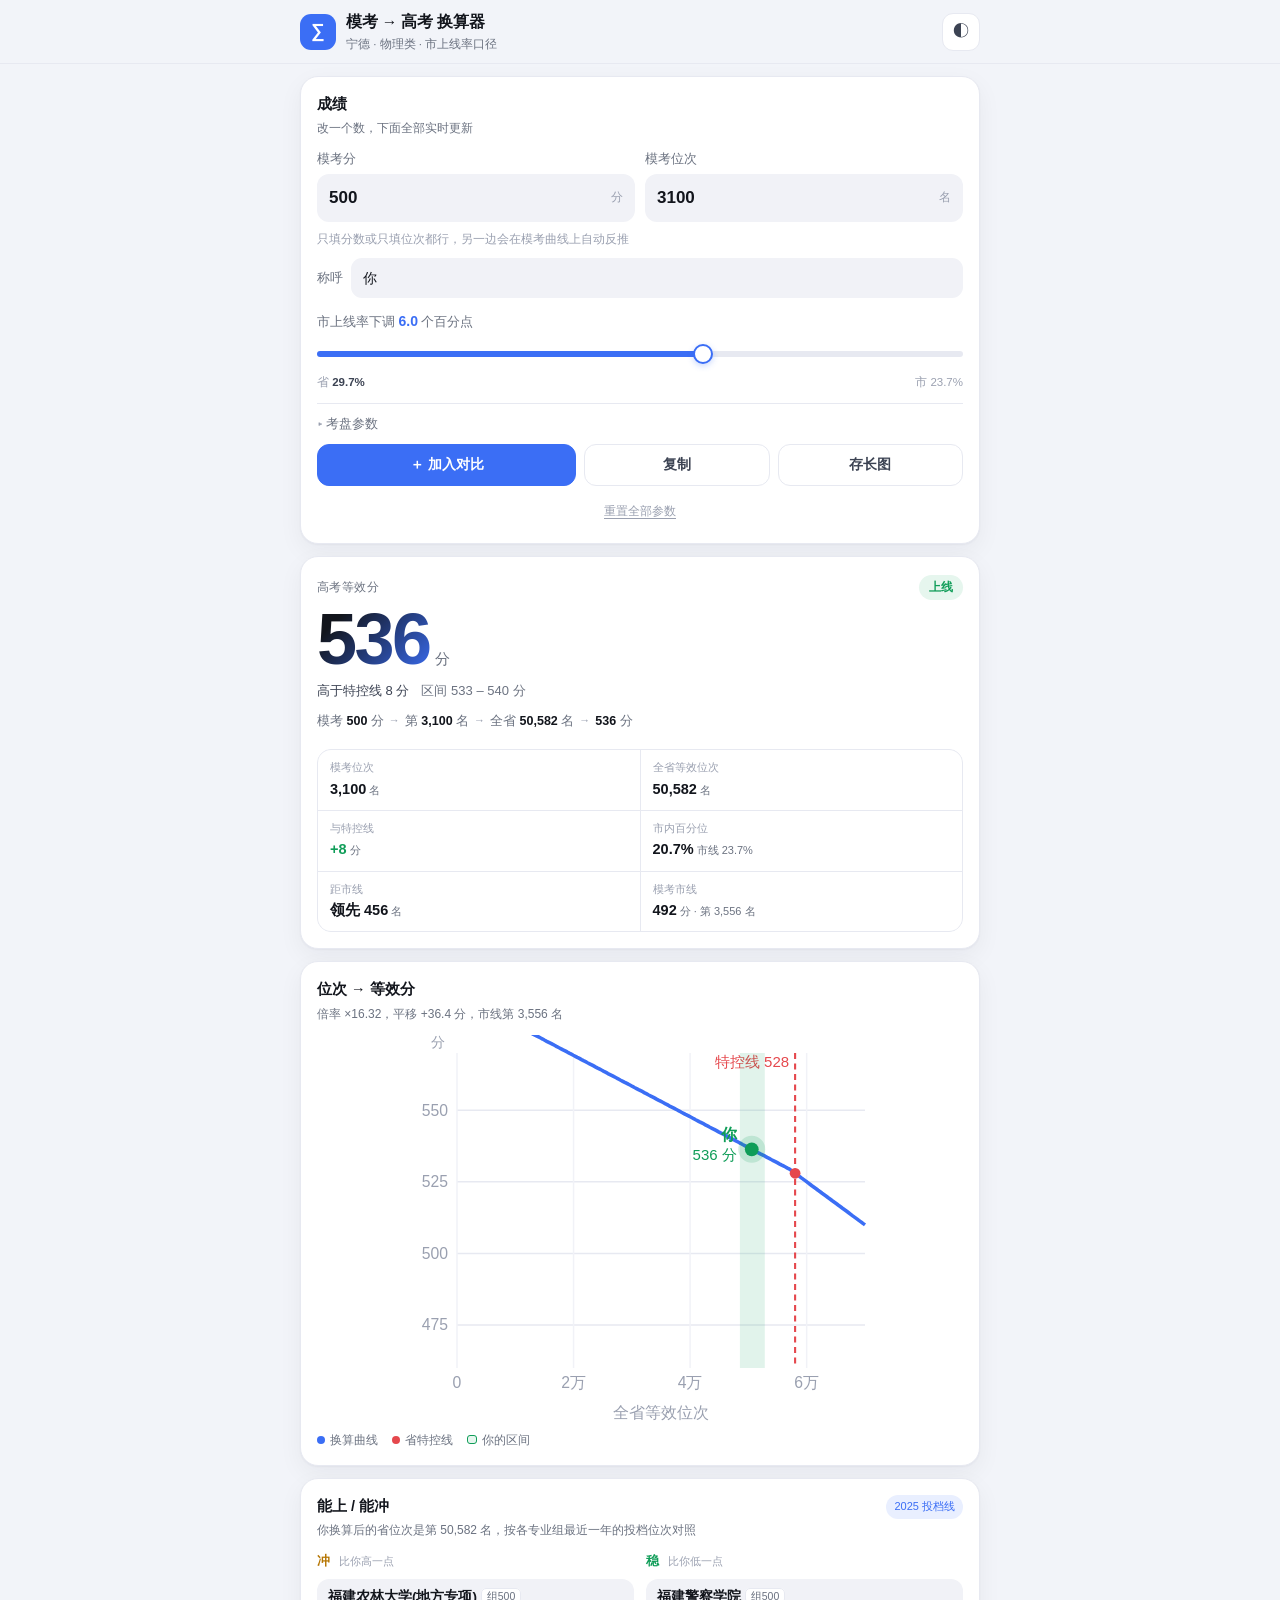
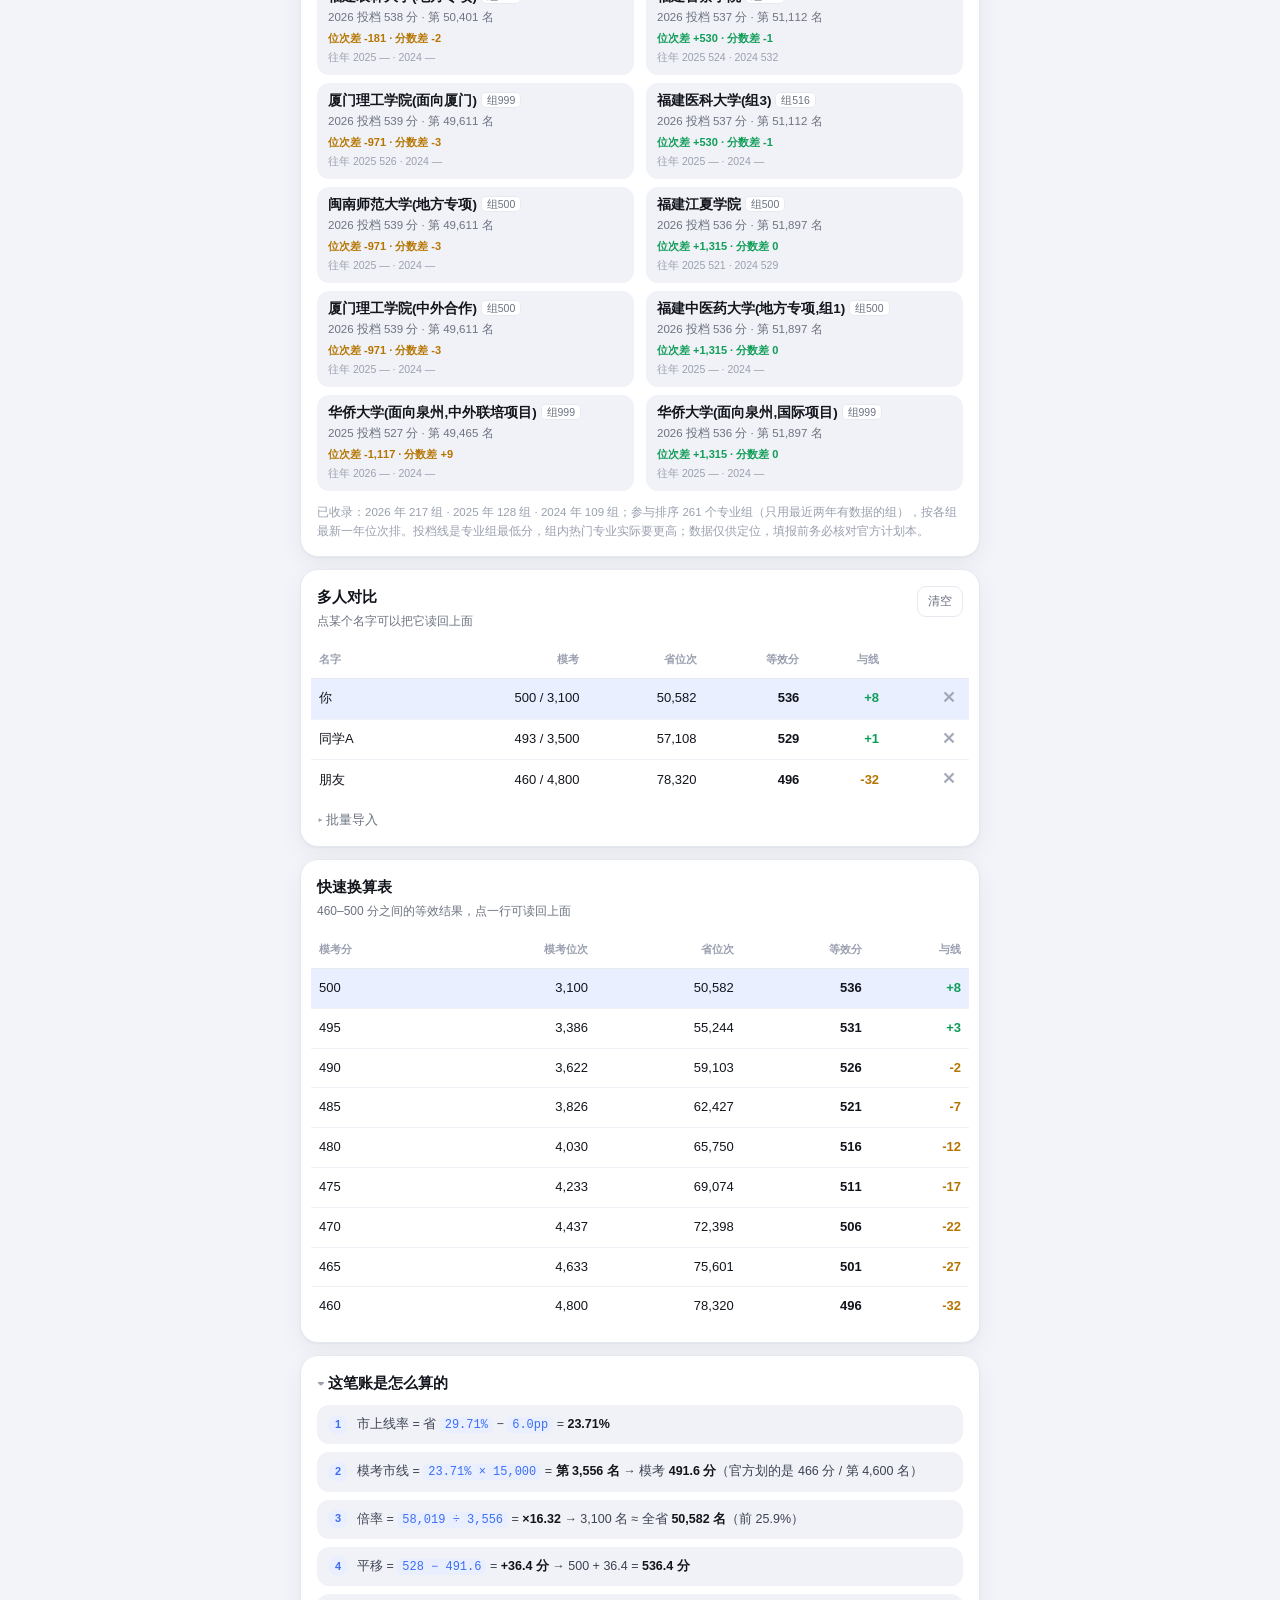
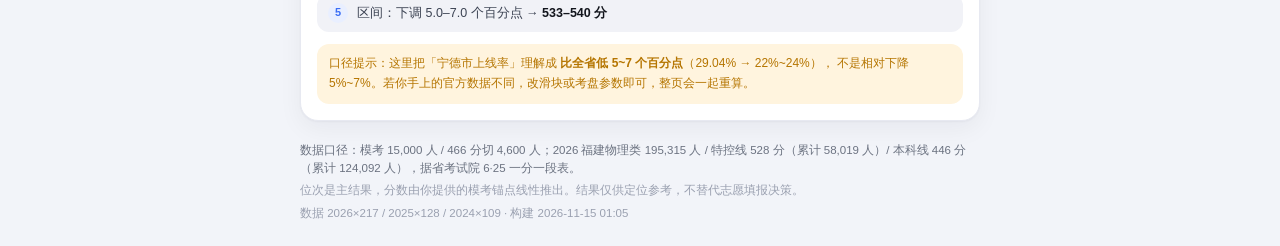
==== docs/standalone.html @ 1b0fc732 "feat: 福建物理类模考→高考换算器（网页版 + CLI + 三年专业组数据） - 换算：市上线率口径（省 29.71% − 5~7pp）+ 位次倍率 + 分数平移 - 网页：手机单列版式、深浅色、" ====
<!doctype html>
<html lang="zh-CN" data-theme="light">
<head>
<meta charset="utf-8" />
<meta name="viewport" content="width=device-width, initial-scale=1, viewport-fit=cover" />
<title>模考 → 高考 换算器 · 宁德物理类</title>
<meta name="description" content="按宁德市上线率（比全省低 5~7 个百分点）把模考成绩换算成全省等效位次和高考等效分。支持多人对比、快速换算表、一键存长图。" />
<meta name="theme-color" content="#f4f6fb" media="(prefers-color-scheme: light)" />
<meta name="theme-color" content="#0f1115" media="(prefers-color-scheme: dark)" />
<link rel="icon" href="data:image/svg+xml,%3Csvg xmlns='http://www.w3.org/2000/svg' viewBox='0 0 32 32'%3E%3Crect width='32' height='32' rx='8' fill='%233b6ef5'/%3E%3Ctext x='16' y='23' font-size='19' fill='white' text-anchor='middle' font-family='sans-serif'%3E∑%3C/text%3E%3C/svg%3E" />
<style>
:root {
  --bg: #f2f4f9;
  --card: #ffffff;
  --ink: #12151c;
  --ink-2: #3c4353;
  --muted: #6b7280;
  --dim: #9aa0b0;
  --line: #e7e9f1;
  --line-soft: #f1f2f7;
  --accent: #3b6ef5;
  --accent-soft: #e9efff;
  --green: #0f9d58;
  --green-soft: #e6f6ee;
  --red: #e5484d;
  --red-soft: #fdeceb;
  --amber: #b57500;
  --amber-soft: #fff4de;
  --shadow: 0 1px 2px rgba(18, 24, 40, 0.04), 0 8px 24px rgba(18, 24, 40, 0.05);
  --radius: 18px;
}

html[data-theme='dark'] {
  --bg: #0e1116;
  --card: #161a22;
  --ink: #e9ecf3;
  --ink-2: #c2c8d6;
  --muted: #939bad;
  --dim: #6f7789;
  --line: #242a36;
  --line-soft: #1c222c;
  --accent: #6b93ff;
  --accent-soft: #18233f;
  --green: #3ddc97;
  --green-soft: #12291f;
  --red: #ff6b6b;
  --red-soft: #2b1618;
  --amber: #f0b429;
  --amber-soft: #2a2113;
  --shadow: 0 1px 2px rgba(0, 0, 0, 0.4), 0 10px 28px rgba(0, 0, 0, 0.35);
  color-scheme: dark;
}

* { box-sizing: border-box; }

html, body { max-width: 100%; overflow-x: hidden; }

body {
  margin: 0;
  background: var(--bg);
  color: var(--ink);
  font: 15px/1.6 -apple-system, BlinkMacSystemFont, 'PingFang SC', 'Hiragino Sans GB',
        'Microsoft YaHei', 'Segoe UI', Roboto, sans-serif;
  -webkit-font-smoothing: antialiased;
  -webkit-tap-highlight-color: transparent;
  padding-bottom: env(safe-area-inset-bottom);
}

.wrap { width: min(680px, 100% - 24px); margin-inline: auto; }

/* ---------- 顶栏 ---------- */
.top {
  position: sticky; top: 0; z-index: 20;
  padding-top: env(safe-area-inset-top);
  background: var(--bg);
  border-bottom: 1px solid var(--line);
}
.top-inner {
  display: flex; align-items: center; justify-content: space-between; gap: 12px;
  padding: 10px 0;
}
.brand { display: flex; align-items: center; gap: 10px; min-width: 0; }
.logo {
  width: 36px; height: 36px; flex: none;
  display: grid; place-items: center;
  border-radius: 11px;
  background: var(--accent); color: #fff;
  font-size: 19px; font-weight: 600;
}
.brand-txt { min-width: 0; }
.top h1 {
  margin: 0; font-size: 15.5px; font-weight: 650; letter-spacing: -0.01em;
  white-space: nowrap; overflow: hidden; text-overflow: ellipsis;
}
.top p { margin: 0; font-size: 11.5px; color: var(--muted); white-space: nowrap; overflow: hidden; text-overflow: ellipsis; }
.icon-btn {
  flex: none;
  width: 38px; height: 38px;
  display: grid; place-items: center;
  border-radius: 11px; cursor: pointer;
  border: 1px solid var(--line);
  background: var(--card);
  color: var(--ink-2);
  font-size: 16px;
}
.icon-btn:active { transform: scale(0.96); }

/* ---------- 布局 ---------- */
main.wrap { display: grid; gap: 12px; padding: 12px 0 4px; }

.card {
  min-width: 0;
  background: var(--card);
  border: 1px solid var(--line);
  border-radius: var(--radius);
  box-shadow: var(--shadow);
  padding: 16px;
}

.card-head { margin-bottom: 12px; }
.card-head.row { display: flex; align-items: flex-start; justify-content: space-between; gap: 12px; }
.card h2 { margin: 0; font-size: 14.5px; font-weight: 650; }
.card-sub { margin: 3px 0 0; font-size: 12px; color: var(--muted); line-height: 1.5; }

.row2 { display: grid; grid-template-columns: 1fr 1fr; gap: 10px; }

/* ---------- 表单 ---------- */
.field { display: block; margin-bottom: 12px; min-width: 0; }
.field .label, .field-label {
  display: block; font-size: 12.5px; color: var(--muted); margin-bottom: 5px;
}
.field-label b { color: var(--accent); font-size: 14px; }

.control {
  display: flex; align-items: center; gap: 6px;
  background: var(--line-soft);
  border: 1px solid transparent;
  border-radius: 12px;
  padding: 0 11px;
  transition: border-color 0.15s, box-shadow 0.15s;
}
.control:focus-within { border-color: var(--accent); box-shadow: 0 0 0 3px var(--accent-soft); background: var(--card); }
.control input {
  flex: 1; min-width: 0; width: 100%;
  border: 0; background: transparent; outline: none;
  color: var(--ink);
  font: inherit; font-size: 17px; font-weight: 650;
  padding: 9px 0;
  font-variant-numeric: tabular-nums;
}
.control input::-webkit-outer-spin-button,
.control input::-webkit-inner-spin-button { -webkit-appearance: none; margin: 0; }
.control input[type='number'] { -moz-appearance: textfield; appearance: textfield; }
.control em { font-style: normal; font-size: 12px; color: var(--dim); }

input[type='range'] {
  width: 100%; margin: 4px 0 2px; height: 24px;
  -webkit-appearance: none; appearance: none; background: transparent; cursor: pointer;
}
input[type='range']::-webkit-slider-runnable-track {
  height: 6px; border-radius: 99px;
  background: linear-gradient(90deg, var(--accent) 0 var(--fill, 60%), var(--line) var(--fill, 60%) 100%);
}
input[type='range']::-moz-range-track { height: 6px; border-radius: 99px; background: var(--line); }
input[type='range']::-moz-range-progress { height: 6px; border-radius: 99px; background: var(--accent); }
input[type='range']::-webkit-slider-thumb {
  -webkit-appearance: none; appearance: none;
  width: 20px; height: 20px; margin-top: -7px;
  border-radius: 50%; background: #fff;
  border: 2px solid var(--accent);
  box-shadow: 0 2px 6px rgba(59, 110, 245, 0.28);
}
input[type='range']::-moz-range-thumb {
  width: 18px; height: 18px; border-radius: 50%;
  background: #fff; border: 2px solid var(--accent);
}
.scale { display: flex; justify-content: space-between; font-size: 11.5px; color: var(--dim); }
.scale b { color: var(--ink-2); }

.namerow { display: flex; align-items: center; gap: 8px; margin: 0 0 12px; }
.namerow span { font-size: 12.5px; color: var(--muted); flex: none; }
.namerow input {
  flex: 1; min-width: 0;
  font: inherit; font-size: 14px;
  padding: 8px 11px; border-radius: 11px;
  border: 1px solid transparent; background: var(--line-soft);
  color: var(--ink); outline: none;
}
.namerow input:focus { border-color: var(--accent); background: var(--card); }

.params { border-top: 1px solid var(--line); padding-top: 10px; margin-bottom: 10px; }
.params summary, .import summary, .method summary {
  cursor: pointer; list-style: none; user-select: none;
  font-size: 12.5px; color: var(--muted);
}
.params summary::-webkit-details-marker,
.import summary::-webkit-details-marker,
.method summary::-webkit-details-marker { display: none; }
.params summary::before, .import summary::before, .method summary::before {
  content: '▸ '; color: var(--dim);
}
details[open] > summary::before { content: '▾ '; }

.param-grid { display: grid; grid-template-columns: 1fr 1fr; gap: 8px; margin-top: 10px; }
.param-grid label { font-size: 11px; color: var(--muted); display: grid; gap: 4px; }
.param-grid input {
  width: 100%; min-width: 0;
  font: inherit; font-size: 13px;
  border: 1px solid var(--line); border-radius: 9px;
  padding: 7px 9px; background: var(--line-soft); color: var(--ink);
  outline: none; font-variant-numeric: tabular-nums;
}
.param-grid input:focus { border-color: var(--accent); }

.error {
  margin: 8px 0 0; padding: 9px 12px;
  background: var(--red-soft); color: var(--red);
  border-radius: 10px; font-size: 12.5px;
}

.actions { display: grid; grid-template-columns: 1.4fr 1fr 1fr; gap: 8px; margin-top: 4px; }
.btn {
  font: inherit; font-size: 13.5px; font-weight: 600;
  min-height: 42px; padding: 0 10px;
  border-radius: 12px; cursor: pointer;
  border: 1px solid var(--line); background: var(--card); color: var(--ink-2);
  transition: transform 0.08s, background 0.15s;
  white-space: nowrap;
}
.btn:active { transform: translateY(1px); }
.btn.ghost:hover { background: var(--line-soft); }
.btn.primary { background: var(--accent); border-color: var(--accent); color: #fff; }
.btn.primary.done { background: var(--green); border-color: var(--green); }
.linkbtn {
  display: block; margin: 10px auto 0;
  background: none; border: 0; padding: 6px 8px;
  color: var(--dim); font: inherit; font-size: 12px; cursor: pointer;
  text-decoration: underline; text-underline-offset: 3px;
}
.mini {
  flex: none; font: inherit; font-size: 12px;
  padding: 5px 10px; border-radius: 9px; cursor: pointer;
  border: 1px solid var(--line); background: var(--card); color: var(--muted);
}

/* ---------- 结果 ---------- */
.result .hero { padding: 2px 0 4px; }
.hero-top { display: flex; align-items: center; justify-content: space-between; gap: 10px; }
.eyebrow { font-size: 12px; color: var(--muted); letter-spacing: 0.04em; }
.badge { font-size: 11.5px; font-weight: 650; padding: 3px 10px; border-radius: 99px; background: var(--green-soft); color: var(--green); }
.badge.off { background: var(--amber-soft); color: var(--amber); }

.hero-num { display: flex; align-items: baseline; gap: 5px; margin: 2px 0; line-height: 1.05; }
.hero-num span {
  font-size: clamp(52px, 16vw, 72px); font-weight: 750; letter-spacing: -0.035em;
  font-variant-numeric: tabular-nums;
  background: linear-gradient(135deg, var(--ink) 20%, var(--accent));
  -webkit-background-clip: text; background-clip: text; color: transparent;
}
.hero-num small { font-size: 15px; color: var(--muted); font-weight: 500; }
.hero-sub { display: flex; flex-wrap: wrap; gap: 4px 12px; margin: 4px 0 0; font-size: 13px; color: var(--ink-2); }
.hero-sub span:last-child { color: var(--muted); }

.chain { display: flex; flex-wrap: wrap; align-items: center; gap: 5px; margin: 9px 0 0; font-size: 12.5px; color: var(--muted); }
.chain b { color: var(--ink); font-weight: 650; }
.chain i { font-style: normal; color: var(--dim); font-size: 11px; }
.inferred { font-size: 10.5px; color: var(--accent); background: var(--accent-soft); padding: 1px 5px; border-radius: 5px; }
.chain-note { margin: 6px 0 0; font-size: 11.5px; color: var(--amber); }

.hint { margin: -4px 0 10px; font-size: 11.5px; color: var(--dim); }

.stats {
  display: grid; grid-template-columns: 1fr 1fr; gap: 1px;
  margin: 14px 0 0; background: var(--line);
  border: 1px solid var(--line); border-radius: 14px; overflow: hidden;
}
.stats > div { background: var(--card); padding: 9px 12px; min-width: 0; }
.stats dt { font-size: 11px; color: var(--dim); margin-bottom: 1px; }
.stats dd { margin: 0; font-size: 14.5px; font-weight: 650; color: var(--ink); font-variant-numeric: tabular-nums; }
.stats dd small { font-size: 11px; font-weight: 500; color: var(--muted); margin-left: 3px; }

/* ---------- 图 ---------- */
.chart { margin: 0 auto; max-width: 480px; }
.chart svg { width: 100%; height: auto; display: block; }
.legend { display: flex; gap: 14px; flex-wrap: wrap; margin-top: 6px; font-size: 11.5px; color: var(--muted); }
.legend span { display: inline-flex; align-items: center; gap: 5px; }
.dot { width: 8px; height: 8px; border-radius: 50%; }
.legend .dot.curve { background: var(--accent); }
.legend .dot.line { background: var(--red); }
.bar { width: 10px; height: 9px; border-radius: 3px; background: var(--green-soft); border: 1px solid var(--green); }

.pill {
  flex: none; font-size: 11px; color: var(--accent);
  background: var(--accent-soft); padding: 3px 8px; border-radius: 99px;
}

/* ---------- 推荐 ---------- */
.rec-grid { display: grid; gap: 12px; }
.rec-col h3 { margin: 0 0 8px; font-size: 12.5px; font-weight: 650; }
.rec-col.reach h3 { color: var(--amber); }
.rec-col.safe h3 { color: var(--green); }
.rec-col h3 small { font-weight: 400; font-size: 11px; color: var(--dim); margin-left: 6px; }
.rec-list { list-style: none; margin: 0; padding: 0; display: grid; gap: 8px; }
.rec-list li { background: var(--line-soft); border-radius: 12px; padding: 9px 11px; }
.rec-list .n { font-size: 13.5px; font-weight: 650; line-height: 1.35; }
.rec-list .grp {
  font-size: 10.5px; font-weight: 500; color: var(--muted);
  background: var(--card); border: 1px solid var(--line);
  padding: 1px 5px; border-radius: 5px; vertical-align: 1px;
}
.rec-list .h { font-size: 10.5px; color: var(--dim); margin-top: 2px; font-variant-numeric: tabular-nums; }
.rec-list .m { font-size: 11.5px; color: var(--muted); margin-top: 2px; font-variant-numeric: tabular-nums; }
.rec-list .d { font-size: 11px; margin-top: 3px; }
.rec-empty { background: none !important; color: var(--dim); font-size: 12px; padding: 6px 2px; }
.rec-note { margin: 12px 0 0; font-size: 11.5px; color: var(--dim); line-height: 1.6; }

@media (min-width: 560px) { .rec-grid { grid-template-columns: 1fr 1fr; } }

/* ---------- 表 ---------- */
.table-wrap { overflow-x: auto; -webkit-overflow-scrolling: touch; margin: 0 -6px; }
table { width: 100%; border-collapse: collapse; font-size: 13px; }
th, td { padding: 9px 8px; text-align: right; white-space: nowrap; }
th:first-child, td:first-child { text-align: left; }
thead th { font-size: 11px; font-weight: 600; color: var(--dim); border-bottom: 1px solid var(--line); }
tbody tr + tr td { border-top: 1px solid var(--line-soft); }
tbody td { font-variant-numeric: tabular-nums; }
tbody tr.me { background: var(--accent-soft); }
tbody tr.tap { cursor: pointer; }
tbody tr.tap:active { background: var(--line-soft); }
.del {
  border: 0; background: none; cursor: pointer; color: var(--dim);
  font-size: 15px; line-height: 1; padding: 2px 4px; border-radius: 6px;
}
.del:hover { color: var(--red); }
.pos { color: var(--green); font-weight: 650; }
.neg { color: var(--amber); font-weight: 650; }
.empty { color: var(--dim); font-size: 12.5px; padding: 10px 4px; text-align: center; }

.import { margin-top: 10px; }
.import .hint { font-size: 11.5px; color: var(--dim); margin: 8px 0 6px; }
.import textarea {
  width: 100%; font: inherit; font-size: 13px;
  border: 1px solid var(--line); border-radius: 11px;
  background: var(--line-soft); color: var(--ink);
  padding: 9px 11px; resize: vertical; outline: none;
  line-height: 1.7;
}
.import textarea:focus { border-color: var(--accent); }
.import .btn { width: 100%; margin-top: 8px; }
code {
  font-family: ui-monospace, SFMono-Regular, Menlo, monospace;
  font-size: 12px;
}

/* ---------- 方法 ---------- */
.method summary { font-size: 14.5px; font-weight: 650; color: var(--ink); margin-bottom: 10px; }
.steps { margin: 0; padding: 0; list-style: none; counter-reset: step; display: grid; gap: 8px; }
.steps li {
  counter-increment: step; position: relative;
  padding: 9px 12px 9px 40px;
  background: var(--line-soft); border-radius: 12px;
  font-size: 12.5px; color: var(--ink-2); overflow-wrap: anywhere;
}
.steps li::before {
  content: counter(step);
  position: absolute; left: 11px; top: 50%; transform: translateY(-50%);
  width: 20px; height: 20px; border-radius: 50%;
  display: grid; place-items: center;
  background: var(--accent-soft); color: var(--accent);
  font-size: 11px; font-weight: 700;
}
.steps code { color: var(--accent); background: var(--accent-soft); padding: 1px 5px; border-radius: 5px; }
.steps b { color: var(--ink); }

.note {
  margin: 12px 0 0; padding: 10px 12px;
  background: var(--amber-soft); border-radius: 12px;
  font-size: 12px; color: var(--amber); line-height: 1.65;
}

/* ---------- 页脚 ---------- */
.foot { margin: 16px 0 28px; }
.foot p { margin: 0 0 4px; font-size: 11.5px; color: var(--muted); line-height: 1.6; }
.foot .dim { color: var(--dim); }

.warn {
  margin-top: 10px; padding: 10px 13px;
  background: var(--amber-soft); color: var(--amber);
  border-radius: 12px; font-size: 12.5px; line-height: 1.7;
}
.warn code { background: rgba(0, 0, 0, 0.08); padding: 1px 5px; border-radius: 4px; }

@media (max-width: 380px) {
  .row2 { grid-template-columns: 1fr; gap: 0; }
  .actions { grid-template-columns: 1fr 1fr; }
  .actions .primary { grid-column: 1 / -1; }
}

@media (prefers-reduced-motion: reduce) {
  * { transition: none !important; }
}

</style>
<script>
  // 首帧就定好主题，避免浅色闪一下
  try {
    var saved = localStorage.getItem('sc.theme.v1');
    document.documentElement.dataset.theme =
      saved || (window.matchMedia('(prefers-color-scheme: dark)').matches ? 'dark' : 'light');
  } catch (e) {}
</script>
</head>
<body>

<noscript>
  <div class="warn wrap" style="margin-top:10px">
    这个页面需要 JavaScript。当前环境把它关掉了（比如被 <code>sandbox</code> 限制的预览窗口），
    请用浏览器打开，或部署到 GitHub Pages 再看。
  </div>
</noscript>

<div id="boot-error" class="warn wrap" hidden>
  <b>脚本没跑起来</b>：页面停在默认数字，按钮不会响应。
  常见原因是文件被放在不允许执行脚本的环境里（比如某些预览器、或被拦截的 iframe）。
  用浏览器打开 <code>http://localhost:8000</code>（在 docs 目录执行
  <code>python3 -m http.server 8000</code>），或部署到 GitHub Pages 再看。
  <span id="boot-detail" class="dim"></span>
</div>

<header class="top">
  <div class="wrap top-inner">
    <div class="brand">
      <div class="logo">∑</div>
      <div class="brand-txt">
        <h1>模考 → 高考 换算器</h1>
        <p>宁德 · 物理类 · 市上线率口径</p>
      </div>
    </div>
    <button id="btn-theme" class="icon-btn" type="button" aria-label="切换深浅色">◐</button>
  </div>
</header>

<main class="wrap">

  <!-- ① 输入 -->
  <section class="card" id="card-input">
    <div class="card-head">
      <h2>成绩</h2>
      <p class="card-sub">改一个数，下面全部实时更新</p>
    </div>

    <div class="row2">
      <label class="field" for="in-score">
        <span class="label">模考分</span>
        <span class="control">
          <input id="in-score" type="number" inputmode="decimal" step="1" value="500" />
          <em>分</em>
        </span>
      </label>
      <label class="field" for="in-rank">
        <span class="label">模考位次</span>
        <span class="control">
          <input id="in-rank" type="number" inputmode="numeric" step="1" value="3100" />
          <em>名</em>
        </span>
      </label>
    </div>

    <p class="hint">只填分数或只填位次都行，另一边会在模考曲线上自动反推</p>

    <div class="namerow">
      <span>称呼</span>
      <input id="in-name" type="text" value="你" maxlength="10" placeholder="你" autocomplete="off" />
    </div>

    <div class="field">
      <div class="field-label">市上线率下调 <b id="out-drop">6.0</b> 个百分点</div>
      <input id="in-drop" type="range" min="0" max="10" step="0.5" value="6" />
      <div class="scale"><span>省 <b id="out-prov">29.0%</b></span><span id="out-rate">市 23.0%</span></div>
    </div>

    <details class="params">
      <summary>考盘参数</summary>
      <div class="param-grid">
        <label>模考人数 <input id="p-mock-total" type="number" value="15000" /></label>
        <label>模考线分 <input id="p-mock-line-score" type="number" value="466" /></label>
        <label>模考线位次 <input id="p-mock-line-rank" type="number" value="4600" /></label>
        <label>高考人数 <input id="p-gk-total" type="number" value="195315" /></label>
        <label>高考线分 <input id="p-gk-line-score" type="number" value="528" /></label>
        <label>高考线位次 <input id="p-gk-line-rank" type="number" value="58019" /></label>
      </div>
    </details>

    <p id="error" class="error" hidden></p>

    <div class="actions">
      <button id="btn-add" class="btn primary" type="button">＋ 加入对比</button>
      <button id="btn-copy" class="btn ghost" type="button">复制</button>
      <button id="btn-export" class="btn ghost" type="button">存长图</button>
    </div>
    <button id="btn-reset" class="linkbtn" type="button">重置全部参数</button>
  </section>

  <!-- ② 结果 -->
  <section class="card result" id="card-result">
    <div class="hero">
      <div class="hero-top">
        <span class="eyebrow">高考等效分</span>
        <span id="badge" class="badge">上线</span>
      </div>
      <div class="hero-num"><span id="res-score">534</span><small>分</small></div>
      <p class="hero-sub"><span id="res-delta">高于特控线 6 分</span><span id="res-range">区间 532 – 538 分</span></p>
      <p class="chain" id="chain"></p>
      <p class="chain-note" id="chain-note" hidden></p>
    </div>
    <dl id="stats" class="stats"></dl>
  </section>

  <!-- ③ 曲线 -->
  <section class="card" id="card-chart">
    <div class="card-head">
      <h2>位次 → 等效分</h2>
      <p class="card-sub" id="chart-sub"></p>
    </div>
    <div id="chart" class="chart"></div>
    <div class="legend">
      <span><i class="dot curve"></i>换算曲线</span>
      <span><i class="dot line"></i>省特控线</span>
      <span><i class="bar"></i>你的区间</span>
    </div>
  </section>

  <!-- ④ 能上 / 能冲 -->
  <section class="card" id="card-rec">
    <div class="card-head row">
      <div>
        <h2>能上 / 能冲</h2>
        <p class="card-sub" id="rec-sub"></p>
      </div>
      <span class="pill">2025 投档线</span>
    </div>
    <div class="rec-grid">
      <div class="rec-col reach">
        <h3>冲 <small>比你高一点</small></h3>
        <ol id="rec-reach" class="rec-list"></ol>
      </div>
      <div class="rec-col safe">
        <h3>稳 <small>比你低一点</small></h3>
        <ol id="rec-safe" class="rec-list"></ol>
      </div>
    </div>
    <p class="rec-note" id="rec-note"></p>
  </section>

  <!-- ⑤ 多人对比 -->
  <section class="card" id="card-compare">
    <div class="card-head row">
      <div>
        <h2>多人对比</h2>
        <p class="card-sub">点某个名字可以把它读回上面</p>
      </div>
      <button id="btn-clear" class="mini" type="button">清空</button>
    </div>
    <div class="table-wrap">
      <table id="compare-table">
        <thead>
          <tr><th>名字</th><th>模考</th><th>省位次</th><th>等效分</th><th>与线</th><th></th></tr>
        </thead>
        <tbody></tbody>
      </table>
    </div>
    <details class="import">
      <summary>批量导入</summary>
      <p class="hint">每行一个人：<code>500 3100</code>、<code>小明 500 3100</code>，或只给分数 <code>小明 507</code></p>
      <textarea id="import-text" rows="4" spellcheck="false" placeholder="小明 500 3100&#10;小红 480 4200"></textarea>
      <button id="btn-import" class="btn ghost" type="button">导入</button>
    </details>
  </section>

  <!-- ⑤ 快速换算表 -->
  <section class="card" id="card-lookup">
    <div class="card-head">
      <h2>快速换算表</h2>
      <p class="card-sub">460–500 分之间的等效结果，点一行可读回上面</p>
    </div>
    <div class="table-wrap">
      <table id="lookup-table">
        <thead>
          <tr><th>模考分</th><th>模考位次</th><th>省位次</th><th>等效分</th><th>与线</th></tr>
        </thead>
        <tbody></tbody>
      </table>
    </div>
  </section>

  <!-- ⑥ 方法 -->
  <section class="card" id="card-method">
    <details class="method" open>
      <summary>这笔账是怎么算的</summary>
      <ol id="steps" class="steps"></ol>
    </details>
    <p class="note">
      口径提示：这里把「宁德市上线率」理解成 <b>比全省低 5~7 个百分点</b>（29.04% → 22%~24%），
      不是相对下降 5%~7%。若你手上的官方数据不同，改滑块或考盘参数即可，整页会一起重算。
    </p>
  </section>

</main>

<footer class="foot">
  <div class="wrap">
    <p>数据口径：模考 15,000 人 / 466 分切 4,600 人；2026 福建物理类 195,315 人 / 特控线 528 分（累计 58,019 人）/ 本科线 446 分（累计 124,092 人），据省考试院 6·25 一分一段表。</p>
    <p class="dim">位次是主结果，分数由你提供的模考锚点线性推出。结果仅供定位参考，不替代志愿填报决策。</p>
    <p class="dim" id="build-info"></p>
  </div>
</footer>
<script>
(function (root) {
  'use strict';

  const BUILD = '2026-11-15 01:05';

/* core.js — 纯算法层，不碰 DOM。
 *
 * 想把 demo 换成你自己的数据，只需要改 DEFAULT_PARAMS 和 SAMPLES 两处。
 * 算法与 score_converter.py 一致，数值由 tests/verify.mjs 对拍。
 */

const DEFAULT_PARAMS = {
  // 模考盘子
  mock: { total: 15000, lineScore: 466, lineRank: 4600 },
  // 高考盘子
  gk: { total: 195315, lineScore: 528, lineRank: 58019 },  // 2026 官方一分一段：528→58,019；≥215 分共 195,315 人
  // 已知模考锚点：[分数, 位次]，用来构造本地的“分数—位次”曲线
  anchors: [
    [500, 3100],
    [493, 3500],
    [466, 4600],
    [460, 4800],
  ],
  // 市上线率比全省低多少（百分点的小数：0.06 = 6 个百分点）
  dropPp: 0.06,
  // 结果区间的半宽（±1 个百分点）
  bandPp: 0.01,
};

const SAMPLES = [
  { name: '你', score: 500, rank: 3100 },
  { name: '同学A', score: 493, rank: 3500 },
  { name: '朋友', score: 460, rank: 4800 },
];

const clamp = (v, lo, hi) => Math.min(Math.max(v, lo), hi);

/** 浅合并参数（mock / gk 两层） */
function mergeParams(base, over = {}) {
  return {
    ...base,
    ...over,
    mock: { ...base.mock, ...(over.mock || {}) },
    gk: { ...base.gk, ...(over.gk || {}) },
  };
}

/* ---------- 1. 市上线率 ---------- */

function cityRate(gk, dropPp) {
  const r = gk.lineRank / gk.total - dropPp;
  if (!(r > 0)) throw new Error('下调后市上线率必须为正');
  return r;
}

function cityLineRank(mock, gk, dropPp) {
  return cityRate(gk, dropPp) * mock.total;
}

function multiplier(mock, gk, dropPp) {
  return gk.lineRank / cityLineRank(mock, gk, dropPp);
}

function provincialRank(rank, mock, gk, dropPp) {
  return clamp(rank * multiplier(mock, gk, dropPp), 1, gk.total);
}

/* ---------- 2. 模考曲线（分段线性） ---------- */

function buildCurve(anchors) {
  const pts = anchors
    .map(([score, rank]) => ({ score: Number(score), rank: Number(rank) }))
    .sort((a, b) => a.rank - b.rank);

  if (pts.length < 2) throw new Error('至少需要 2 个模考锚点');
  for (let i = 1; i < pts.length; i++) {
    if (!(pts[i - 1].score > pts[i].score)) {
      throw new Error(
        `锚点分数必须随位次递减：第 ${pts[i - 1].rank} 名 ${pts[i - 1].score} 分 → 第 ${pts[i].rank} 名 ${pts[i].score} 分`
      );
    }
  }

  function scoreAt(rank, extrapolate = false) {
    const first = pts[0];
    const last = pts[pts.length - 1];

    if (rank <= first.rank) {
      if (!extrapolate) return first.score;
      const a = pts[0];
      const b = pts[1];
      return a.score + ((rank - a.rank) * (b.score - a.score)) / (b.rank - a.rank);
    }
    if (rank >= last.rank) {
      if (!extrapolate) return last.score;
      const a = pts[pts.length - 2];
      const b = last;
      return b.score + ((rank - b.rank) * (b.score - a.score)) / (b.rank - a.rank);
    }
    for (let i = 1; i < pts.length; i++) {
      const a = pts[i - 1];
      const b = pts[i];
      if (rank <= b.rank) {
        const t = (rank - a.rank) / (b.rank - a.rank);
        return a.score + t * (b.score - a.score);
      }
    }
    return last.score;
  }

  /** 分数 → 模考位次（分段线性反解） */
  /** 分数 → 模考位次。extrapolate=true 时按端点斜率线性外推 */
  function rankAt(score, extrapolate = false) {
    const first = pts[0];
    const last = pts[pts.length - 1];

    if (score >= first.score) {
      if (!extrapolate) return first.rank;
      const a = pts[0];
      const b = pts[1];
      return a.rank + ((score - a.score) * (b.rank - a.rank)) / (b.score - a.score);
    }
    if (score <= last.score) {
      if (!extrapolate) return last.rank;
      const a = pts[pts.length - 2];
      const b = last;
      return b.rank + ((score - b.score) * (b.rank - a.rank)) / (b.score - a.score);
    }
    for (let i = 1; i < pts.length; i++) {
      const a = pts[i - 1];
      const b = pts[i]; // a.rank < b.rank, a.score > b.score
      if (score <= a.score && score >= b.score) {
        const t = (score - a.score) / (b.score - a.score);
        return a.rank + t * (b.rank - a.rank);
      }
    }
    return last.rank;
  }

  /** 锚点覆盖的分数区间，用来判断是否外推 */
  const scoreRange = { low: pts[pts.length - 1].score, high: pts[0].score };

  return { pts, scoreAt, rankAt, scoreRange };
}

/* ---------- 3. 模型：公共量一次算好 ---------- */

function makeModel(params = DEFAULT_PARAMS) {
  const p = mergeParams(DEFAULT_PARAMS, params);
  const { mock, gk, dropPp } = p;

  if (!(mock.total > 0) || !(gk.total > 0)) throw new Error('人数必须为正');
  if (!(mock.lineRank > 0 && mock.lineRank <= mock.total)) throw new Error('模考线位次超出人数范围');
  if (!(gk.lineRank > 0 && gk.lineRank <= gk.total)) throw new Error('高考线位次超出人数范围');
  if (!(dropPp >= 0 && dropPp < 0.2)) throw new Error('下调幅度需在 0 – 20 个百分点之间');

  const curve = buildCurve(p.anchors);
  const rate = cityRate(gk, dropPp);
  const lineRankMock = cityLineRank(mock, gk, dropPp);
  const cityScore = curve.scoreAt(lineRankMock);
  const offset = gk.lineScore - cityScore;
  const k = multiplier(mock, gk, dropPp);

  return {
    params: p,
    curve,
    rate,
    lineRankMock,
    cityScore,
    offset,
    k,
    // 全省位次 → 等效分（画图用）
    scoreAtProvince: (rProv) => curve.scoreAt(rProv / k, true) + offset,
  };
}

/** 按模考分数区间生成一张换算表（分数 → 位次 → 省位次 → 等效分） */
function lookupTable(model, { from, to, step = 5 } = {}) {
  const { curve, params, offset } = model;
  // 只覆盖有锚点的区间，超出范围不外推，避免给出没依据的分数
  const lo = from ?? curve.pts[curve.pts.length - 1].score;
  const hi = to ?? curve.pts[0].score;
  const rows = [];
  for (let s = hi; s >= lo; s -= step) {
    const rank = curve.rankAt(s);
    if (!Number.isFinite(rank) || rank < 1 || rank > params.mock.total) continue;
    rows.push({
      score: s,
      rank,
      rankProv: provincialRank(rank, params.mock, params.gk, params.dropPp),
      scoreProv: s + offset,
      delta: s + offset - params.gk.lineScore,
      online: rank / params.mock.total <= model.rate,
    });
  }
  return rows;
}

/* ---------- 4. 单人换算 ---------- */

function convert(input, params = DEFAULT_PARAMS, model = null) {
  const m = model || makeModel(params);
  const { mock, gk, dropPp, bandPp } = m.params;

  const rawScore = input.score;
  const rawRank = input.rank;
  const hasScore = rawScore !== '' && rawScore != null && rawScore !== undefined && Number.isFinite(Number(rawScore));
  const rankNum = Number(rawRank);
  const hasRank = rawRank !== '' && rawRank != null && rawRank !== undefined && Number.isFinite(rankNum) && rankNum > 0;

  if (!hasScore && !hasRank) throw new Error('分数和位次至少填一个');
  if (hasRank && rankNum > mock.total) {
    throw new Error(`模考位次需在 1 – ${mock.total.toLocaleString('zh-CN')} 之间`);
  }

  let score;
  let rank;
  let rankInferred = false;
  let scoreInferred = false;

  if (hasRank) {
    rank = rankNum;
    if (hasScore) {
      score = Number(rawScore);
    } else {
      score = m.curve.scoreAt(rank);
      scoreInferred = true;
    }
  } else {
    score = Number(rawScore);
    rank = clamp(m.curve.rankAt(score, true), 1, mock.total);
    rankInferred = true;
  }

  const range = m.curve.scoreRange;
  const extrapolated = score < range.low || score > range.high;

  const offsetAt = (d) => gk.lineScore - m.curve.scoreAt(cityLineRank(mock, gk, d));
  const lo = clamp(dropPp + bandPp, 0, 0.19); // 下调更多 → 位次更差、分数更低
  const hi = clamp(dropPp - bandPp, 0, 0.19);

  const rankProv = provincialRank(rank, mock, gk, dropPp);

  return {
    input: { score: hasScore ? score : null, rank: hasRank ? rank : null },
    scoreInferred,
    rankInferred,
    score,
    rank,
    extrapolated,
    range,
    dropPp,
    rate: m.rate,
    lineRankMock: m.lineRankMock,
    cityScore: m.cityScore,
    offset: m.offset,
    k: m.k,
    rankProv,
    rankBest: provincialRank(rank, mock, gk, hi),
    rankWorst: provincialRank(rank, mock, gk, lo),
    scoreProv: score + m.offset,
    scoreBest: score + offsetAt(hi),
    scoreWorst: score + offsetAt(lo),
    topPct: rank / mock.total,
    topPctProv: rankProv / gk.total,
    online: rank / mock.total <= m.rate,
    gapRank: m.lineRankMock - rank,
    delta: score + m.offset - gk.lineScore,
  };
}

/** 把多年的投档线表合并成记录：同一 学校+专业组 归到一条，年份挂在 years 下 */
function buildRecords(admissions) {
  const tables = (admissions && admissions.tables) || {};
  const map = new Map();
  const years = Object.keys(tables).map(Number).sort((a, b) => a - b);
  // 校名变更：2024 年还叫「闽江学院」
  const ALIAS = { 闽江学院: '闽江大学' };
  for (const y of years) {
    for (const r of tables[y].rows) {
      const key = (ALIAS[r[0]] || r[0]) + '|' + r[1];
      let rec = map.get(key);
      if (!rec) {
        rec = { school: r[0], group: r[1], nature: r[4] || '', years: {} };
        map.set(key, rec);
      }
      if (r[4] && !rec.nature) rec.nature = r[4];
      rec.school = r[0]; // 年份升序遍历，最后写入的即最新校名
      rec.years[y] = { score: r[2], rank: r[3] };
    }
  }
  const out = [];
  for (const rec of map.values()) {
    const ys = Object.keys(rec.years).map(Number).sort((a, b) => b - a);
    rec.latestYear = ys[0];
    rec.score = rec.years[ys[0]].score;
    rec.rank = rec.years[ys[0]].rank;
    rec.yearList = ys;
    out.push(rec);
  }
  return out;
}

/** 按省位次给出「冲 / 稳」各 n 个专业组（用每个专业组最近一年的位次排序）
 *  冲：最近一年投档位次比你更靠前（更难），取最接近的
 *  稳：位次比你靠后（更松），取最接近的
 */
function recommendGroups(rankProv, admissions, n = 5) {
  const all = buildRecords(admissions);
  if (!all.length || !Number.isFinite(rankProv)) {
    return { reach: [], safe: [], total: 0, newestYear: null };
  }
  const newestYear = Math.max(...Object.keys(admissions.tables).map(Number));
  // 只用「最近两年」有数据的组：两年前的分数线不足以参考
  const records = all.filter((r) => r.latestYear >= newestYear - 1);
  const reach = records.filter((g) => g.rank < rankProv).sort((a, b) => b.rank - a.rank).slice(0, n);
  const safe = records.filter((g) => g.rank >= rankProv).sort((a, b) => a.rank - b.rank).slice(0, n);
  return { reach, safe, total: records.length, skipped: all.length - records.length, newestYear };
}

  root.SC = Object.assign(root.SC || {}, {
    DEFAULT_PARAMS,
    BUILD,
    SAMPLES,
    mergeParams,
    cityRate,
    cityLineRank,
    multiplier,
    provincialRank,
    buildCurve,
    makeModel,
    lookupTable,
    convert,
    recommendGroups,
    buildRecords,
  });
})(typeof globalThis !== 'undefined' ? globalThis : window);

</script>
<script>
/* admissions.js — 福建省普通类本科批「院校专业组」投档最低分（物理科目组）
 *
 * 2026：省考试院 2026-07-25 公告 PDF（扫描件）第 1–10 页，即院校代码 1001–1194，
 *       逐行录入 217 个专业组；位次由 2026 一分一段表（442–564 分）按分数精确换算。
 * 2025：省考试院 2025-07-26 公布，128 个专业组（482–574 分，位次取自原表）。
 * 2024：省考试院 2024 公布，109 个专业组；位次由 2024 一分一段表换算。
 *
 * 字段：[学校（含办学备注）, 专业组代码, 最低分, 最低位次, 办学性质]
 */
(function (root) {
  'use strict';

  root.SC = Object.assign(root.SC || {}, {
    ADMISSIONS: {
      subject: '物理',
      batch: '本科批',
      tables: {
        2026: {
          source: '福建省教育考试院 2026-07-25 院校专业组投档最低分（第 1–10 页）',
          coverage: '217 个专业组（院校代码 1001–1194）',
          rows: [
        ["福建医科大学(组1)", "516", 563, 32930, ""],
        ["集美大学(01)", "999", 563, 32930, ""],
        ["华侨大学(临床医学)", "500", 562, 33581, ""],
        ["福建师范大学", "999", 561, 34198, ""],
        ["厦门医学院", "500", 561, 34198, ""],
        ["福建师范大学(中日合作)", "500", 560, 34853, ""],
        ["福建师范大学(中英合作)", "500", 559, 35474, ""],
        ["集美大学(面向厦门)", "900", 558, 36136, ""],
        ["集美大学(面向厦门,02)", "500", 558, 36136, ""],
        ["福建医科大学(组4)", "516", 557, 36838, ""],
        ["集美大学", "900", 557, 36838, ""],
        ["厦门理工学院", "500", 557, 36838, ""],
        ["福建农林大学", "500", 556, 37529, ""],
        ["福建农林大学", "600", 556, 37529, ""],
        ["集美大学", "516", 556, 37529, ""],
        ["福建理工大学", "500", 554, 38919, ""],
        ["集美大学", "500", 554, 38919, ""],
        ["集美大学(面向厦门)", "516", 554, 38919, ""],
        ["集美大学(面向厦门,01)", "999", 554, 38919, ""],
        ["福建农林大学(闽台合作)", "999", 552, 40333, ""],
        ["华侨大学", "999", 552, 40333, ""],
        ["集美大学", "999", 552, 40333, ""],
        ["厦门理工学院(地方专项)", "500", 552, 40333, ""],
        ["福建农林大学", "999", 551, 41021, ""],
        ["福建中医药大学(地方专项)", "500", 549, 42405, ""],
        ["闽江大学", "500", 549, 42405, ""],
        ["闽江大学(面向福州)", "500", 549, 42405, ""],
        ["厦门理工学院(国际课程项目)", "500", 548, 43130, ""],
        ["华侨大学(国际项目)", "999", 547, 43819, ""],
        ["福建理工大学(地方专项)", "500", 546, 44530, ""],
        ["福建中医药大学", "500", 546, 44530, ""],
        ["华侨大学(面向泉州)", "999", 546, 44530, ""],
        ["厦门理工学院(面向厦门)", "500", 546, 44530, ""],
        ["华侨大学(面向厦门)", "999", 545, 45182, ""],
        ["华侨大学(面向厦门,国际项目)", "999", 545, 45182, ""],
        ["福建理工大学", "999", 544, 45913, ""],
        ["福建中医药大学(组1)", "500", 544, 45913, ""],
        ["闽江大学(新华都商学院)", "999", 544, 45913, ""],
        ["闽南师范大学", "500", 544, 45913, ""],
        ["集美大学(地方专项)", "999", 543, 46614, ""],
        ["集美大学(地方专项,01)", "500", 543, 46614, ""],
        ["闽江大学(地方专项)", "500", 543, 46614, ""],
        ["厦门理工学院", "999", 543, 46614, ""],
        ["闽江大学", "900", 541, 48062, ""],
        ["福建理工大学(闽台合作)", "500", 540, 48825, ""],
        ["闽江大学", "999", 540, 48825, ""],
        ["闽南师范大学(地方专项)", "500", 539, 49611, ""],
        ["厦门理工学院(面向厦门)", "999", 539, 49611, ""],
        ["厦门理工学院(中外合作)", "500", 539, 49611, ""],
        ["福建农林大学(地方专项)", "500", 538, 50401, ""],
        ["福建警察学院", "500", 537, 51112, ""],
        ["福建医科大学(组3)", "516", 537, 51112, ""],
        ["福建江夏学院", "500", 536, 51897, ""],
        ["福建中医药大学(地方专项,组1)", "500", 536, 51897, ""],
        ["华侨大学(面向泉州,国际项目)", "999", 536, 51897, ""],
        ["闽江大学(面向福州)", "900", 535, 52644, ""],
        ["厦门理工学院(闽台合作,面向厦门)", "999", 535, 52644, ""],
        ["闽江大学(面向福州)", "999", 534, 53446, ""],
        ["福建医科大学", "500", 533, 54222, ""],
        ["泉州师范学院(面向泉州)", "500", 533, 54222, ""],
        ["泉州师范学院(软件类)", "500", 533, 54222, ""],
        ["厦门理工学院(国际课程项目)", "999", 533, 54222, ""],
        ["福建医科大学", "999", 532, 54976, ""],
        ["泉州师范学院", "500", 532, 54976, ""],
        ["厦门理工学院(闽台合作)", "999", 532, 54976, ""],
        ["福建理工大学(中外合作)", "500", 531, 55717, ""],
        ["福建师范大学(闽台合作)", "999", 531, 55717, ""],
        ["莆田学院", "500", 531, 55717, ""],
        ["福建医科大学(地方专项,组3)", "516", 530, 56500, ""],
        ["福建中医药大学(组1)", "600", 530, 56500, ""],
        ["福建中医药大学(地方专项)", "600", 530, 56500, ""],
        ["厦门医学院(组1)", "500", 530, 56500, ""],
        ["福建江夏学院(闽台合作)", "500", 529, 57248, ""],
        ["福建理工大学(地方专项)", "999", 529, 57248, ""],
        ["福建中医药大学(地方专项,组2)", "500", 529, 57248, ""],
        ["闽江大学(地方专项)", "999", 529, 57248, ""],
        ["闽南师范大学", "999", 529, 57248, ""],
        ["福建农林大学(闽台合作)", "500", 528, 58019, ""],
        ["闽南师范大学(组1)", "999", 528, 58019, ""],
        ["福建江夏学院", "999", 526, 59616, ""],
        ["福建理工大学(闽台合作)", "999", 526, 59616, ""],
        ["福建中医药大学(组2)", "500", 526, 59616, ""],
        ["福建中医药大学(组3)", "500", 526, 59616, ""],
        ["厦门医学院", "999", 526, 59616, ""],
        ["闽南师范大学(地方专项)", "900", 525, 60374, ""],
        ["莆田学院(组1)", "500", 525, 60374, ""],
        ["福建警察学院", "999", 524, 61141, ""],
        ["福建医科大学(地方专项,组2)", "516", 524, 61141, ""],
        ["福建医科大学(地方专项)", "999", 523, 61908, ""],
        ["福建中医药大学(闽台合作,组1)", "500", 523, 61908, ""],
        ["莆田学院(面向莆田,组1)", "500", 523, 61908, ""],
        ["福建中医药大学", "999", 522, 62710, ""],
        ["福建中医药大学(闽台合作)", "500", 522, 62710, ""],
        ["泉州师范学院", "900", 522, 62710, ""],
        ["福建医科大学(组2)", "516", 521, 63493, ""],
        ["闽江大学(闽台合作)", "999", 521, 63493, ""],
        ["宁德师范学院", "500", 521, 63493, ""],
        ["泉州师范学院(地方专项)", "500", 521, 63493, ""],
        ["福建医科大学(地方专项)", "500", 519, 65118, ""],
        ["莆田学院(面向莆田)", "500", 519, 65118, ""],
        ["福建技术师范学院", "500", 518, 65881, ""],
        ["闽江大学(中外合作)", "500", 517, 66621, ""],
        ["莆田学院", "999", 517, 66621, ""],
        ["泉州师范学院", "999", 517, 66621, ""],
        ["泉州师范学院(地方专项)", "516", 517, 66621, ""],
        ["泉州师范学院(面向泉州)", "900", 517, 66621, ""],
        ["泉州师范学院(面向泉州)", "999", 517, 66621, ""],
        ["厦门医学院(组2)", "500", 517, 66621, ""],
        ["龙岩学院", "500", 516, 67428, ""],
        ["闽南师范大学", "600", 516, 67428, ""],
        ["闽南师范大学(地方专项)", "999", 516, 67428, ""],
        ["福建中医药大学(组2)", "600", 515, 68204, ""],
        ["福建中医药大学(闽台合作)", "999", 515, 68204, ""],
        ["厦门医学院(组3)", "500", 515, 68204, ""],
        ["三明学院", "500", 514, 69027, ""],
        ["福建农林大学(中外合作)", "500", 513, 69823, ""],
        ["闽江大学(国际课程项目)", "999", 512, 70621, ""],
        ["福建江夏学院(闽台合作)", "999", 511, 71411, ""],
        ["宁德师范学院", "999", 511, 71411, ""],
        ["福建商学院", "500", 510, 72215, ""],
        ["宁德师范学院(面向宁德)", "500", 510, 72215, ""],
        ["福建技术师范学院", "999", 509, 73037, ""],
        ["闽南师范大学(闽台合作)", "999", 509, 73037, ""],
        ["武夷学院", "500", 509, 73037, ""],
        ["福建商学院", "999", 508, 73831, ""],
        ["福州职业技术大学", "999", 508, 73831, ""],
        ["龙岩学院", "999", 508, 73831, ""],
        ["莆田学院(面向莆田)", "999", 508, 73831, ""],
        ["宁德师范学院(面向宁德)", "999", 507, 74705, ""],
        ["三明学院", "999", 507, 74705, ""],
        ["泉州师范学院(闽台合作)", "500", 506, 75490, ""],
        ["厦门医学院", "600", 506, 75490, ""],
        ["黎明职业大学", "999", 505, 76298, ""],
        ["武夷学院", "999", 505, 76298, ""],
        ["莆田学院", "600", 504, 77097, ""],
        ["福建商学院(闽台合作)", "500", 503, 77900, ""],
        ["莆田学院(面向莆田)", "600", 503, 77900, ""],
        ["宁德师范学院", "600", 502, 78718, ""],
        ["泉州师范学院(地方专项)", "999", 502, 78718, ""],
        ["厦门大学嘉庚学院", "500", 502, 78718, ""],
        ["福建技术师范学院(闽台合作)", "500", 501, 79574, ""],
        ["宁德师范学院(闽台合作)", "500", 501, 79574, ""],
        ["厦门大学嘉庚学院(组1)", "500", 501, 79574, ""],
        ["福建农林大学(中外合作)", "999", 500, 80389, ""],
        ["武夷学院(面向南平)", "500", 500, 80389, ""],
        ["福建江夏学院(国际课程项目)", "999", 499, 81279, ""],
        ["武夷学院(闽台合作)", "500", 499, 81279, ""],
        ["龙岩学院(面向龙岩)", "500", 498, 82040, ""],
        ["宁德师范学院(面向宁德)", "600", 497, 82891, ""],
        ["莆田学院(闽台合作)", "600", 497, 82891, ""],
        ["泉州师范学院(闽台合作)", "999", 497, 82891, ""],
        ["武夷学院(面向南平)", "999", 497, 82891, ""],
        ["闽江大学(中外合作)", "999", 496, 83700, ""],
        ["三明学院(面向三明)", "500", 496, 83700, ""],
        ["三明学院(闽台合作)", "999", 496, 83700, ""],
        ["福建中医药大学(中外合作)", "600", 495, 84535, ""],
        ["龙岩学院(面向龙岩)", "999", 494, 85323, ""],
        ["宁德师范学院(闽台合作)", "999", 494, 85323, ""],
        ["三明学院(面向三明)", "999", 494, 85323, ""],
        ["福建技术师范学院(闽台合作)", "999", 493, 86137, ""],
        ["福建商学院(闽台合作)", "999", 493, 86137, ""],
        ["集美大学诚毅学院(组1)", "999", 493, 86137, ""],
        ["武夷学院(闽台合作)", "999", 493, 86137, ""],
        ["厦门大学嘉庚学院", "999", 493, 86137, ""],
        ["厦门大学嘉庚学院(组1)", "999", 493, 86137, ""],
        ["集美大学诚毅学院", "500", 491, 87808, ""],
        ["集美大学诚毅学院", "999", 491, 87808, ""],
        ["集美大学诚毅学院(组1)", "500", 491, 87808, ""],
        ["厦门大学嘉庚学院(组2)", "500", 491, 87808, ""],
        ["三明学院(闽台合作)", "500", 490, 88663, ""],
        ["福建师范大学协和学院", "500", 489, 89469, ""],
        ["福州大学至诚学院", "500", 489, 89469, ""],
        ["莆田学院(中外合作)", "999", 489, 89469, ""],
        ["三明学院(国际课程项目)", "999", 489, 89469, ""],
        ["集美大学诚毅学院(组2)", "999", 488, 90344, ""],
        ["厦门大学嘉庚学院(组2)", "999", 488, 90344, ""],
        ["福州大学至诚学院", "999", 487, 91152, ""],
        ["福建师范大学协和学院", "999", 485, 92845, ""],
        ["福建农林大学金山学院", "500", 484, 93704, ""],
        ["福建农林大学金山学院(闽台合作)", "999", 483, 94533, ""],
        ["福建师范大学协和学院(组2)", "999", 482, 95334, ""],
        ["福建师范大学协和学院(组1)", "999", 481, 96171, ""],
        ["福建农林大学金山学院", "999", 480, 96969, ""],
        ["福建农林大学金山学院", "600", 479, 97792, ""],
        ["仰恩大学", "500", 477, 99399, ""],
        ["三明学院(国际课程项目)", "500", 476, 100230, ""],
        ["三明学院(中外合作)", "500", 476, 100230, ""],
        ["福建师范大学协和学院(国际课程项目)", "999", 475, 101035, ""],
        ["仰恩大学", "999", 474, 101895, ""],
        ["闽南科技学院", "500", 469, 105996, ""],
        ["闽南师范大学(中高计划1)", "999", 467, 107584, ""],
        ["龙岩学院(中外合作)", "500", 466, 108405, ""],
        ["泉州信息工程学院(中外合作)", "500", 466, 108405, ""],
        ["闽南科技学院", "999", 465, 109186, ""],
        ["泉州信息工程学院", "999", 465, 109186, ""],
        ["泉州信息工程学院", "500", 463, 110778, ""],
        ["闽南师范大学(中美计划)", "999", 462, 111606, ""],
        ["泉州职业技术大学", "999", 455, 117023, ""],
        ["闽南师范大学(中美计划)", "500", 450, 120944, ""],
        ["厦门华厦学院", "500", 450, 120944, ""],
        ["福州外语外贸学院", "999", 448, 122531, ""],
        ["闽南师范大学(中高计划1)", "500", 448, 122531, ""],
        ["闽南师范大学(中高计划2)", "999", 447, 123294, ""],
        ["闽南师范大学(中外合作)", "500", 447, 123294, ""],
        ["厦门工学院(中外合作)", "500", 447, 123294, ""],
        ["福州工商学院", "500", 446, 124092, ""],
        ["福州工商学院", "999", 446, 124092, ""],
        ["福州理工学院", "500", 446, 124092, ""],
        ["福州理工学院", "999", 446, 124092, ""],
        ["福州外语外贸学院", "500", 446, 124092, ""],
        ["闽南理工学院", "500", 446, 124092, ""],
        ["闽南理工学院", "999", 446, 124092, ""],
        ["厦门工学院", "500", 446, 124092, ""],
        ["厦门工学院", "999", 446, 124092, ""],
        ["厦门华厦学院", "999", 446, 124092, ""],
        ["阳光学院", "500", 446, 124092, ""],
        ["阳光学院", "999", 446, 124092, ""],
          ],
        },
        2025: {
          source: '福建省教育考试院 2025-07-26 院校专业组投档最低分',
          coverage: '128 个专业组（482–574 分）',
          rows: [
        ["福建农林大学(定向专业,新罗区)", "500", 574, 22981, "公办"],
        ["福州大学(闽台合作办学)", "999", 572, 23889, "公办"],
        ["华侨大学", "500", 572, 23889, "公办"],
        ["福建师范大学", "900", 571, 24364, "公办"],
        ["华侨大学(临床医学)", "500", 571, 24364, "公办"],
        ["福建农林大学(定向专业,永泰县)", "500", 570, 24825, "公办"],
        ["华侨大学(面向泉州)", "500", 570, 24825, "公办"],
        ["福建农林大学(定向专业,明溪县)", "500", 569, 25291, "公办"],
        ["福建师范大学", "999", 567, 26218, "公办"],
        ["华侨大学(面向厦门)", "500", 566, 26736, "公办"],
        ["福建师范大学", "516", 562, 28701, "公办"],
        ["福建农林大学(定向专业,连城县)", "500", 561, 29212, "公办"],
        ["福建师范大学(中日合作)", "500", 557, 31329, "公办"],
        ["集美大学", "900", 557, 31329, "公办"],
        ["福建师范大学(中外合作)", "500", 554, 32905, "公办"],
        ["集美大学(面向厦门)", "500", 554, 32905, "公办"],
        ["集美大学(面向厦门)", "900", 551, 34510, "公办"],
        ["福建农林大学", "600", 550, 35037, "公办"],
        ["集美大学(面向厦门)", "999", 550, 35037, "公办"],
        ["集美大学", "500", 549, 35614, "公办"],
        ["福建农林大学(闽台合作办学)", "500", 548, 36213, "公办"],
        ["华侨大学(面向泉州)", "999", 548, 36213, "公办"],
        ["华侨大学(面向厦门)", "999", 548, 36213, "公办"],
        ["集美大学", "999", 548, 36213, "公办"],
        ["福建理工大学", "500", 546, 37396, "公办"],
        ["华侨大学", "999", 546, 37396, "公办"],
        ["福建医科大学", "516", 545, 37957, "公办"],
        ["福建农林大学", "500", 542, 39897, "公办"],
        ["华侨大学(面向厦门,中外联培项目)", "999", 542, 39897, "公办"],
        ["集美大学", "516", 542, 39897, "公办"],
        ["集美大学(面向厦门)", "516", 542, 39897, "公办"],
        ["福建农林大学", "999", 541, 40511, "公办"],
        ["福建农林大学(闽台合作办学)", "999", 541, 40511, "公办"],
        ["厦门理工学院", "500", 540, 41148, "公办"],
        ["福建理工大学", "999", 538, 42366, "公办"],
        ["闽江大学(新华都商学院)", "999", 530, 47532, "公办"],
        ["福建理工大学(闽台合作办学)", "999", 528, 48837, "公办"],
        ["厦门理工学院(面向厦门)", "500", 528, 48837, "公办"],
        ["华侨大学(面向泉州,中外联培项目)", "999", 527, 49465, "公办"],
        ["闽江大学(面向福州)", "500", 527, 49465, "公办"],
        ["闽江大学(面向福州)", "999", 527, 49465, "公办"],
        ["莆田学院(面向莆田)(临床及口腔)", "500", 527, 49465, "公办"],
        ["福建医科大学", "500", 526, 50184, "公办"],
        ["厦门理工学院(面向厦门)", "999", 526, 50184, "公办"],
        ["福建农林大学(中外合作)", "500", 525, 50881, "公办"],
        ["福建中医药大学", "500", 525, 50881, "公办"],
        ["福建警察学院", "500", 524, 51599, "公办"],
        ["福建师范大学(闽台合作办学)", "999", 523, 52278, "公办"],
        ["闽江大学", "999", 523, 52278, "公办"],
        ["闽南师范大学", "500", 523, 52278, "公办"],
        ["福建中医药大学", "999", 522, 53007, "公办"],
        ["泉州师范学院(软件学院)", "500", 522, 53007, "公办"],
        ["厦门理工学院(闽台合作办学)", "999", 522, 53007, "公办"],
        ["福建江夏学院", "500", 521, 53711, "公办"],
        ["福建警察学院", "999", 521, 53711, "公办"],
        ["闽江大学(面向福州)", "900", 521, 53711, "公办"],
        ["福建中医药大学(护理学)", "600", 520, 54409, "公办"],
        ["闽江大学", "900", 520, 54409, "公办"],
        ["泉州师范学院", "500", 520, 54409, "公办"],
        ["厦门理工学院(面向厦门,闽台合作办学)", "999", 520, 54409, "公办"],
        ["厦门理工学院(国际课程项目)", "999", 519, 55133, "公办"],
        ["闽南师范大学", "999", 518, 55877, "公办"],
        ["泉州师范学院(面向泉州)", "500", 518, 55877, "公办"],
        ["厦门医学院", "999", 517, 56618, "公办"],
        ["福建中医药大学(闽台合作办学)", "500", 516, 57329, "公办"],
        ["福建江夏学院(闽台合作办学)", "500", 514, 58785, "公办"],
        ["福建理工大学(中外合作)", "500", 514, 58785, "公办"],
        ["福建江夏学院", "999", 512, 60283, "公办"],
        ["泉州师范学院", "900", 512, 60283, "公办"],
        ["泉州师范学院(面向泉州)", "999", 512, 60283, "公办"],
        ["泉州师范学院", "999", 511, 61013, "公办"],
        ["闽南师范大学", "600", 510, 61799, "公办"],
        ["莆田学院", "500", 510, 61799, "公办"],
        ["莆田学院(面向莆田)", "500", 510, 61799, "公办"],
        ["泉州师范学院(面向泉州)", "900", 510, 61799, "公办"],
        ["福建中医药大学(闽台合作办学)", "999", 508, 63376, "公办"],
        ["闽江大学(闽台合作办学)", "999", 508, 63376, "公办"],
        ["厦门医学院", "500", 508, 63376, "公办"],
        ["福建农林大学(中外合作)", "999", 507, 64125, "公办"],
        ["莆田学院", "999", 506, 64873, "公办"],
        ["厦门医学院", "600", 505, 65653, "公办"],
        ["福建技术师范学院", "500", 504, 66452, "公办"],
        ["闽南师范大学(闽台合作办学)", "999", 504, 66452, "公办"],
        ["宁德师范学院", "500", 503, 67246, "公办"],
        ["莆田学院(面向莆田)", "999", 503, 67246, "公办"],
        ["福建江夏学院(闽台合作办学)", "999", 502, 67989, "公办"],
        ["宁德师范学院", "999", 502, 67989, "公办"],
        ["福建商学院", "500", 499, 70339, "公办"],
        ["三明学院", "500", 499, 70339, "公办"],
        ["福建技术师范学院", "999", 498, 71202, "公办"],
        ["福建中医药大学(中外合作)", "600", 498, 71202, "公办"],
        ["宁德师范学院", "600", 498, 71202, "公办"],
        ["三明学院(闽台合作办学)", "999", 498, 71202, "公办"],
        ["闽江大学(中外合作)", "500", 497, 72041, "公办"],
        ["莆田学院", "600", 497, 72041, "公办"],
        ["龙岩学院", "999", 496, 72818, "公办"],
        ["三明学院", "999", 496, 72818, "公办"],
        ["龙岩学院", "500", 495, 73670, "公办"],
        ["泉州师范学院(闽台合作办学)", "500", 495, 73670, "公办"],
        ["黎明职业大学", "999", 494, 74485, "公办"],
        ["莆田学院(闽台合作办学)", "600", 494, 74485, "公办"],
        ["武夷学院", "999", 494, 74485, "公办"],
        ["福建商学院(闽台合作办学)", "500", 493, 75303, "公办"],
        ["宁德师范学院(面向宁德)", "500", 493, 75303, "公办"],
        ["龙岩学院(面向龙岩)", "500", 492, 76112, "公办"],
        ["龙岩学院(面向龙岩)", "999", 492, 76112, "公办"],
        ["宁德师范学院(面向宁德)", "999", 492, 76112, "公办"],
        ["福建商学院", "999", 491, 76979, "公办"],
        ["武夷学院", "500", 491, 76979, "公办"],
        ["三明学院(国际课程教育项目)", "999", 490, 77780, "公办"],
        ["福建技术师范学院(闽台合作)", "500", 489, 78616, "公办"],
        ["宁德师范学院(面向宁德)", "600", 489, 78616, "公办"],
        ["莆田学院(面向莆田)", "600", 488, 79451, "公办"],
        ["三明学院(面向三明)", "500", 488, 79451, "公办"],
        ["武夷学院(面向南平)", "500", 488, 79451, "公办"],
        ["武夷学院(面向南平)", "999", 488, 79451, "公办"],
        ["宁德师范学院(闽台合作办学)", "500", 487, 80259, "公办"],
        ["泉州师范学院(闽台合作办学)", "999", 486, 81079, "公办"],
        ["三明学院(面向三明)", "999", 486, 81079, "公办"],
        ["武夷学院(闽台合作办学)", "500", 486, 81079, "公办"],
        ["宁德师范学院(闽台合作办学)", "999", 485, 81945, "公办"],
        ["厦门大学嘉庚学院", "500", 485, 81945, "民办"],
        ["福建江夏学院(国际教育课程项目)", "999", 484, 82760, "公办"],
        ["武夷学院(闽台合作办学)", "999", 484, 82760, "公办"],
        ["福建商学院(闽台合作办学)", "999", 483, 83635, "公办"],
        ["三明学院(闽台合作办学)", "500", 483, 83635, "公办"],
        ["集美大学诚毅学院", "999", 482, 84464, "民办"],
        ["厦门大学嘉庚学院", "999", 482, 84464, "民办"],
          ],
        },
        2024: {
          source: '福建省教育考试院 2024 院校专业组投档最低分 + 2024 一分一段表',
          coverage: '109 个专业组（省内高校）',
          rows: [
        ["厦门大学", "500", 643, 3883, ""],
        ["厦门大学", "700", 635, 5382, ""],
        ["福建医科大学(临床医学5+3一体化)", "516", 631, 6263, ""],
        ["厦门大学", "999", 625, 7775, ""],
        ["福州大学", "500", 610, 12272, ""],
        ["福州大学", "900", 602, 15214, ""],
        ["福州大学", "999", 596, 17567, ""],
        ["福建师范大学", "500", 588, 20900, ""],
        ["福州大学(地矿专业)", "500", 585, 22283, ""],
        ["华侨大学", "500", 585, 22283, ""],
        ["华侨大学", "500", 584, 22733, ""],
        ["福建师范大学", "900", 583, 23205, ""],
        ["福建师范大学", "516", 575, 27074, ""],
        ["福建师范大学", "999", 573, 28051, ""],
        ["集美大学", "900", 567, 31164, ""],
        ["华侨大学", "999", 566, 31741, ""],
        ["福建师范大学", "500", 566, 31741, ""],
        ["福建师范大学", "500", 564, 32744, ""],
        ["福建农林大学", "600", 561, 34414, ""],
        ["集美大学", "500", 561, 34414, ""],
        ["福建农林大学", "500", 561, 34414, ""],
        ["福建农林大学", "999", 555, 37896, ""],
        ["集美大学", "999", 554, 38488, ""],
        ["福建理工大学", "500", 553, 39076, ""],
        ["福建医科大学", "999", 552, 39636, ""],
        ["集美大学", "516", 552, 39636, ""],
        ["厦门理工学院", "500", 550, 40868, ""],
        ["莆田学院", "500", 548, 42063, ""],
        ["福建医科大学", "500", 548, 42063, ""],
        ["福建理工大学", "999", 546, 43307, ""],
        ["厦门理工学院(国际课程项目)", "500", 543, 45135, ""],
        ["厦门理工学院", "999", 543, 45135, ""],
        ["闽江学院", "500", 541, 46438, ""],
        ["闽南师范大学", "500", 540, 47105, ""],
        ["福建医科大学", "516", 539, 47758, ""],
        ["福建中医药大学", "600", 535, 50348, ""],
        ["闽南师范大学", "600", 535, 50348, ""],
        ["福建中医药大学", "500", 534, 51009, ""],
        ["闽江学院", "900", 533, 51659, ""],
        ["泉州师范学院", "500", 532, 52309, ""],
        ["福建警察学院", "500", 532, 52309, ""],
        ["福建中医药大学", "999", 532, 52309, ""],
        ["泉州师范学院", "500", 531, 53005, ""],
        ["泉州师范学院", "900", 530, 53643, ""],
        ["闽江学院", "999", 530, 53643, ""],
        ["闽南师范大学", "999", 530, 53643, ""],
        ["福建警察学院", "999", 529, 54317, ""],
        ["福建江夏学院", "500", 529, 54317, ""],
        ["福建江夏学院", "999", 527, 55690, ""],
        ["厦门医学院", "999", 527, 55690, ""],
        ["厦门理工学院(国际课程项目)", "999", 526, 56371, ""],
        ["厦门医学院", "600", 525, 57031, ""],
        ["莆田学院", "500", 525, 57031, ""],
        ["泉州师范学院", "999", 524, 57726, ""],
        ["莆田学院", "999", 520, 60414, ""],
        ["厦门医学院", "500", 519, 61072, ""],
        ["宁德师范学院", "500", 519, 61072, ""],
        ["宁德师范学院", "999", 518, 61809, ""],
        ["龙岩学院", "500", 517, 62513, ""],
        ["三明学院", "500", 515, 63917, ""],
        ["宁德师范学院", "600", 514, 64612, ""],
        ["莆田学院", "600", 514, 64612, ""],
        ["龙岩学院", "999", 514, 64612, ""],
        ["武夷学院", "500", 513, 65358, ""],
        ["武夷学院", "999", 511, 66723, ""],
        ["三明学院", "999", 511, 66723, ""],
        ["闽江学院(国际课程项目)", "999", 510, 67396, ""],
        ["福建技术师范学院", "500", 510, 67396, ""],
        ["福建商学院", "500", 509, 68125, ""],
        ["福建技术师范学院", "999", 508, 68839, ""],
        ["福建商学院", "999", 507, 69553, ""],
        ["闽南师范大学(中美合作)", "999", 505, 70941, ""],
        ["三明学院(国际课程项目)", "999", 503, 72303, ""],
        ["厦门大学嘉庚学院", "500", 499, 75172, ""],
        ["厦门大学嘉庚学院", "999", 496, 77370, ""],
        ["集美大学诚毅学院", "999", 495, 78091, ""],
        ["福州大学至诚学院", "999", 495, 78091, ""],
        ["福建师范大学协和学院", "500", 492, 80189, ""],
        ["福州大学至诚学院", "500", 491, 80905, ""],
        ["福建江夏学院(国际课程项目)", "999", 491, 80905, ""],
        ["集美大学诚毅学院", "500", 489, 82317, ""],
        ["福建师范大学协和学院", "999", 489, 82317, ""],
        ["福建农林大学金山学院", "999", 487, 83805, ""],
        ["福建农林大学金山学院", "600", 486, 84575, ""],
        ["福建农林大学金山学院", "500", 485, 85282, ""],
        ["仰恩大学", "999", 481, 88307, ""],
        ["仰恩大学", "500", 481, 88307, ""],
        ["闽南师范大学(中美合作)", "500", 481, 88307, ""],
        ["三明学院(国际课程项目)", "500", 480, 89052, ""],
        ["福建师范大学协和学院(国际课程项目)", "999", 480, 89052, ""],
        ["泉州信息工程学院", "999", 472, 94957, ""],
        ["闽南科技学院", "500", 469, 97175, ""],
        ["泉州信息工程学院", "500", 469, 97175, ""],
        ["闽南科技学院", "999", 469, 97175, ""],
        ["福州外语外贸学院", "999", 466, 99331, ""],
        ["福州外语外贸学院", "500", 463, 101508, ""],
        ["厦门工学院", "999", 460, 103692, ""],
        ["泉州职业技术大学", "999", 459, 104452, ""],
        ["闽南理工学院", "500", 459, 104452, ""],
        ["厦门华厦学院", "500", 458, 105117, ""],
        ["厦门华厦学院", "999", 457, 105796, ""],
        ["闽南理工学院", "999", 455, 107215, ""],
        ["阳光学院", "999", 454, 107964, ""],
        ["福州工商学院", "999", 452, 109388, ""],
        ["福州理工学院", "999", 451, 110142, ""],
        ["厦门工学院", "500", 450, 110841, ""],
        ["福州理工学院", "500", 449, 111573, ""],
        ["阳光学院", "500", 449, 111573, ""],
        ["福州工商学院", "500", 449, 111573, ""],
          ],
        },
      },
    },
  });
})(typeof globalThis !== 'undefined' ? globalThis : window);

</script>
<script>
(function (root) {
  'use strict';

/* chart.js — 纯函数，输入数据，吐出 SVG 字符串（不碰 DOM，方便测试）
 *
 * 画布按手机宽度设计（380×300），放在页面上最多放大到 480px，
 * 导出长图时再整体放大，所以字号不会糊。
 */

const W = 320;
const H = 260;
const PAD = { l: 38, r: 10, t: 12, b: 38 };

const f = (n, d = 1) => Number(n).toFixed(d);
const esc = (s) => String(s).replace(/&/g, '&amp;').replace(/</g, '&lt;');

const LIGHT = {
  bg: '#ffffff',
  grid: '#eceef4',
  gridSoft: '#f4f5f9',
  axisText: '#8b90a0',
  axisTitle: '#9aa0b0',
  curve: '#3b6ef5',
  line: '#e5484d',
  ok: '#0f9d58',
  warn: '#d98400',
  ink: '#1c2030',
  sub: '#9aa0b0',
};

/** 分数刻度：保证 10 的倍数，且落在 4~6 条之间 */
function scoreStep(span) {
  for (const st of [10, 20, 25, 50, 100, 200]) {
    if (span / st <= 5) return st;
  }
  return 200;
}

function chartSVG({ model, result, theme, inner = false }) {
  const t = { ...LIGHT, ...(theme || {}) };
  const { params, scoreAtProvince } = model;
  const { gk } = params;

  const xMax = Math.min(120000, Math.max(70000, Math.ceil((result.rankWorst * 1.25) / 10000) * 10000));
  const pw = W - PAD.l - PAD.r;
  const ph = H - PAD.t - PAD.b;

  const focus = [result.scoreBest, result.scoreWorst, gk.lineScore, model.cityScore];
  let yMin = Math.floor((Math.min(...focus) - 24) / 10) * 10;
  let yMax = Math.ceil((Math.max(...focus) + 24) / 10) * 10;
  if (yMax - yMin < 80) {
    const mid = (yMax + yMin) / 2;
    yMin = Math.floor((mid - 40) / 10) * 10;
    yMax = Math.ceil((mid + 40) / 10) * 10;
  }

  const px = (r) => PAD.l + (Math.min(Math.max(r, 0), xMax) / xMax) * pw;
  const py = (s) => PAD.t + (1 - (s - yMin) / (yMax - yMin)) * ph;

  const out = [];
  if (!inner) {
    out.push(
      `<svg xmlns="http://www.w3.org/2000/svg" viewBox="0 0 ${W} ${H}" role="img" aria-label="模考位次到高考等效分的换算曲线">`,
      `<rect x="0" y="0" width="${W}" height="${H}" fill="${t.bg}"/>`
    );
  }

  // 分数刻度
  out.push(`<text x="${PAD.l - 8}" y="${PAD.t - 4}" text-anchor="end" font-size="9.5" fill="${t.axisTitle}">分</text>`);
  const yStep = scoreStep(yMax - yMin);
  for (let v = Math.ceil(yMin / yStep) * yStep; v <= yMax; v += yStep) {
    const y = py(v);
    out.push(`<line x1="${PAD.l}" y1="${f(y)}" x2="${PAD.l + pw}" y2="${f(y)}" stroke="${t.grid}"/>`);
    out.push(`<text x="${PAD.l - 6}" y="${f(y + 3.5)}" text-anchor="end" font-size="10.5" fill="${t.axisText}">${v}</text>`);
  }

  // 位次刻度
  for (let v = 0; v <= xMax; v += 20000) {
    const x = px(v);
    out.push(`<line x1="${f(x)}" y1="${PAD.t}" x2="${f(x)}" y2="${PAD.t + ph}" stroke="${t.gridSoft}"/>`);
    out.push(
      `<text x="${f(x)}" y="${PAD.t + ph + 13}" text-anchor="middle" font-size="10.5" fill="${t.axisText}">${v === 0 ? '0' : (v / 10000).toFixed(0) + '万'}</text>`
    );
  }
  out.push(
    `<text x="${PAD.l + pw / 2}" y="${H - 5}" text-anchor="middle" font-size="10.5" fill="${t.axisTitle}">全省等效位次</text>`
  );

  // 曲线
  const pts = [];
  for (let i = 0; i <= 200; i++) {
    const r = (xMax * i) / 200;
    const s = scoreAtProvince(r);
    if (s >= yMin - 20 && s <= yMax + 20) pts.push(`${f(px(r))},${f(py(s))}`);
  }
  if (pts.length > 1) {
    out.push(`<polyline points="${pts.join(' ')}" fill="none" stroke="${t.curve}" stroke-width="2.4" stroke-linejoin="round"/>`);
  }

  // 省特控线
  const xl = px(gk.lineRank);
  const yl = py(gk.lineScore);
  out.push(
    `<line x1="${f(xl)}" y1="${PAD.t}" x2="${f(xl)}" y2="${PAD.t + ph}" stroke="${t.line}" stroke-width="1.4" stroke-dasharray="4 3"/>`,
    `<circle cx="${f(xl)}" cy="${f(yl)}" r="3.6" fill="${t.line}"/>`,
    `<text x="${f(xl - 4)}" y="${PAD.t + 9}" text-anchor="end" font-size="10" fill="${t.line}">特控线 ${gk.lineScore}</text>`
  );

  // 考生
  const c = result.online ? t.ok : t.warn;
  const cx = px(result.rankProv);
  const cy = py(result.scoreProv);
  const left = result.rankProv < gk.lineRank;
  const tx = left ? cx - 10 : cx + 10;
  const anchor = left ? 'end' : 'start';
  out.push(
    `<rect x="${f(px(result.rankBest))}" y="${PAD.t}" width="${f(Math.max(px(result.rankWorst) - px(result.rankBest), 2))}" height="${ph}" fill="${c}" opacity="0.12"/>`,
    `<circle cx="${f(cx)}" cy="${f(cy)}" r="9" fill="${c}" opacity="0.16"/>`,
    `<circle cx="${f(cx)}" cy="${f(cy)}" r="4.6" fill="${c}"/>`,
    `<text x="${f(tx)}" y="${f(cy - 6)}" text-anchor="${anchor}" font-size="10.5" font-weight="600" fill="${c}">${esc(result.input.name || '你')}</text>`,
    `<text x="${f(tx)}" y="${f(cy + 7)}" text-anchor="${anchor}" font-size="10" fill="${c}">${Math.round(result.scoreProv)} 分</text>`
  );

  if (!inner) out.push('</svg>');
  return out.join('');
}

  root.SC = Object.assign(root.SC || {}, {
    chartSVG,
  });
})(typeof globalThis !== 'undefined' ? globalThis : window);

</script>
<script>
(function (root) {
  'use strict';

  const { chartSVG } = root.SC;

/* export.js — 生成一张可分享的长图（SVG → canvas → PNG），无第三方依赖 */


const W = 720;
const H = 1060;

const CARD_THEME = {
  bg: '#ffffff',
  ink: '#12151c',
  ink2: '#3c4353',
  muted: '#6b7280',
  dim: '#9aa0b0',
  line: '#e7e9f1',
  grid: '#eceef4',
  gridSoft: '#f4f5f9',
  accent: '#3b6ef5',
  axisText: '#8b90a0',
  axisTitle: '#9aa0b0',
  curve: '#3b6ef5',
  lineColor: '#e5484d',
  ok: '#0f9d58',
  warn: '#d98400',
  sub: '#9aa0b0',
};

const esc = (s) => String(s).replace(/&/g, '&amp;').replace(/</g, '&lt;').replace(/>/g, '&gt;');

function text(x, y, str, { size = 14, fill = CARD_THEME.ink, weight = 400, anchor = 'start' } = {}) {
  return `<text x="${x}" y="${y}" font-size="${size}" font-weight="${weight}" fill="${fill}" text-anchor="${anchor}">${esc(str)}</text>`;
}

/** 拼出分享长图（浅色固定配色，便于发出去看） */
function buildCardSVG({ model, result, dateStr }) {
  const { params } = model;
  const gk = params.gk;
  const name = result.input.name || '考生';
  const ok = result.online;
  const accent = ok ? CARD_THEME.ok : CARD_THEME.warn;

  // 图：内嵌一份（坐标系 880×420）
  const inner = chartSVG({
    model,
    result,
    inner: true,
    theme: {
      bg: '#ffffff',
      grid: CARD_THEME.grid,
      gridSoft: CARD_THEME.gridSoft,
      axisText: CARD_THEME.axisText,
      axisTitle: CARD_THEME.axisTitle,
      curve: CARD_THEME.curve,
      line: CARD_THEME.lineColor,
      ok: CARD_THEME.ok,
      warn: CARD_THEME.warn,
      ink: CARD_THEME.ink,
      sub: CARD_THEME.sub,
    },
  });

  const stats = [
    ['全省等效位次', `${Math.round(result.rankProv).toLocaleString('zh-CN')} 名`],
    ['与特控线相比', `${result.delta >= 0 ? '+' : ''}${Math.round(result.delta)} 分`],
    ['市内百分位', `前 ${(result.topPct * 100).toFixed(1)}%`],
    ['模考市线', `${Math.round(model.cityScore)} 分 · 第 ${Math.round(model.lineRankMock).toLocaleString('zh-CN')} 名`],
  ];

  const out = [];
  out.push(`<svg xmlns="http://www.w3.org/2000/svg" width="${W}" height="${H}" viewBox="0 0 ${W} ${H}" font-family="-apple-system, 'PingFang SC', 'Microsoft YaHei', sans-serif">`);
  out.push(`<rect width="${W}" height="${H}" fill="${CARD_THEME.bg}"/>`);
  out.push(`<rect x="0" y="0" width="${W}" height="8" fill="${CARD_THEME.accent}"/>`);

  out.push(text(44, 62, '模考 → 高考 换算结果', { size: 26, weight: 700 }));
  out.push(
    text(44, 90, `宁德物理类 · 市上线率下调 ${(params.dropPp * 100).toFixed(1)} 个百分点`, {
      size: 14,
      fill: CARD_THEME.muted,
    })
  );

  // 大字
  out.push(text(44, 196, `${Math.round(result.scoreProv)}`, { size: 104, weight: 700, fill: CARD_THEME.ink }));
  out.push(text(208, 196, '分', { size: 24, fill: CARD_THEME.muted }));
  if (result.scoreInferred) {
    out.push(text(240, 196, '（由位次反推）', { size: 13, fill: CARD_THEME.dim }));
  }

  out.push(
    text(
      44,
      238,
      `${name}：模考 ${result.score} 分 / 第 ${Math.round(result.rank).toLocaleString('zh-CN')} 名${result.rankInferred ? '（位次反推）' : ''}`,
      { size: 16, fill: CARD_THEME.ink2 }
    )
  );
  out.push(
    text(44, 266, `${result.delta >= 0 ? '高于' : '低于'}特控线 ${Math.abs(Math.round(result.delta))} 分（${gk.lineScore}）`, {
      size: 17,
      weight: 650,
      fill: accent,
    })
  );

  // 四个指标
  const cols = [44, 380];
  stats.forEach(([k, v], i) => {
    const x = cols[i % 2];
    const y = 316 + Math.floor(i / 2) * 62;
    out.push(text(x, y, k, { size: 12, fill: CARD_THEME.dim }));
    out.push(text(x, y + 26, v, { size: 21, weight: 650 }));
  });

  // 分隔线 + 图
  out.push(`<line x1="44" y1="432" x2="${W - 44}" y2="432" stroke="${CARD_THEME.line}"/>`);
  out.push(`<svg x="80" y="440" width="560" height="455" viewBox="0 0 320 260">${inner}</svg>`);

  // 底部说明
  out.push(text(44, 930, '位次口径换算（市上线率比全省低 5~7 个百分点），仅供定位参考，不替代志愿填报决策。', {
    size: 11.5,
    fill: CARD_THEME.dim,
  }));
  out.push(
    text(44, 962, `模考市线 ${model.cityScore.toFixed(1)} 分 · 倍率 ×${model.k.toFixed(2)} · 平移 +${model.offset.toFixed(1)} 分`, {
      size: 12.5,
      fill: CARD_THEME.muted,
    })
  );
  out.push(text(44, 986, `区间 ${Math.round(result.scoreWorst)}–${Math.round(result.scoreBest)} 分`, { size: 12.5, fill: CARD_THEME.muted }));
  out.push(text(44, 1030, dateStr || '', { size: 11.5, fill: CARD_THEME.dim }));

  out.push('</svg>');
  return out.join('');
}

function loadImage(url) {
  return new Promise((resolve, reject) => {
    const img = new Image();
    img.onload = () => resolve(img);
    img.onerror = () => reject(new Error('SVG 载入失败'));
    img.src = url;
  });
}

function saveBlob(blob, filename) {
  const url = URL.createObjectURL(blob);
  const a = document.createElement('a');
  a.href = url;
  a.download = filename;
  document.body.appendChild(a);
  a.click();
  a.remove();
  setTimeout(() => URL.revokeObjectURL(url), 4000);
}

/** SVG → PNG 下载；失败则退化成下载 SVG */
async function downloadCard(svg, filenameBase = '换算结果', scale = 2) {
  const svgBlob = new Blob([svg], { type: 'image/svg+xml;charset=utf-8' });
  const url = URL.createObjectURL(svgBlob);
  try {
    const img = await loadImage(url);
    const canvas = document.createElement('canvas');
    canvas.width = W * scale;
    canvas.height = H * scale;
    const ctx = canvas.getContext('2d');
    ctx.fillStyle = '#ffffff';
    ctx.fillRect(0, 0, canvas.width, canvas.height);
    ctx.drawImage(img, 0, 0, canvas.width, canvas.height);
    const png = await new Promise((res) => canvas.toBlob(res, 'image/png'));
    if (!png) throw new Error('toBlob 失败');
    saveBlob(png, `${filenameBase}.png`);
    return 'png';
  } catch (e) {
    saveBlob(svgBlob, `${filenameBase}.svg`);
    return 'svg';
  } finally {
    URL.revokeObjectURL(url);
  }
}

  root.SC = Object.assign(root.SC || {}, {
    buildCardSVG,
    downloadCard,
  });
})(typeof globalThis !== 'undefined' ? globalThis : window);

</script>
<script>
(function (root) {
  'use strict';

  const { DEFAULT_PARAMS, SAMPLES, makeModel, convert, lookupTable } = root.SC;
  const { chartSVG } = root.SC;
  const { buildCardSVG, downloadCard } = root.SC;
  const { recommendGroups, ADMISSIONS, BUILD } = root.SC;

/* ui.js — DOM 绑定与渲染；算法在 core.js，长图在 export.js */




const $ = (id) => document.getElementById(id);

const el = {
  name: $('in-name'),
  score: $('in-score'),
  rank: $('in-rank'),
  drop: $('in-drop'),
  outDrop: $('out-drop'),
  outRate: $('out-rate'),
  outProv: $('out-prov'),
  err: $('error'),
  badge: $('badge'),
  resScore: $('res-score'),
  resDelta: $('res-delta'),
  resRange: $('res-range'),
  stats: $('stats'),
  recSub: $('rec-sub'),
  recReach: $('rec-reach'),
  recSafe: $('rec-safe'),
  recNote: $('rec-note'),
  chain: $('chain'),
  chainNote: $('chain-note'),
  chart: $('chart'),
  chartSub: $('chart-sub'),
  steps: $('steps'),
  compareBody: $('compare-table').querySelector('tbody'),
  lookupBody: $('lookup-table').querySelector('tbody'),
  importText: $('import-text'),
  btn: {
    add: $('btn-add'),
    copy: $('btn-copy'),
    export: $('btn-export'),
    reset: $('btn-reset'),
    theme: $('btn-theme'),
    clear: $('btn-clear'),
    import: $('btn-import'),
  },
};

const PARAM_IDS = [
  'p-mock-total', 'p-mock-line-score', 'p-mock-line-rank',
  'p-gk-total', 'p-gk-line-score', 'p-gk-line-rank',
];

const STORE = { compare: 'sc.compare.v1', theme: 'sc.theme.v1' };

const fmtInt = (n) => Math.round(n).toLocaleString('zh-CN');
const fmt1 = (n) => (Math.round(n * 10) / 10).toFixed(1);
const pct = (x, d = 1) => (x * 100).toFixed(d) + '%';
const signed = (n) => (n >= 0 ? '+' : '') + Math.round(n);

let compare = []; // [{name, score, rank}]

/* ---------- 存取 ---------- */

function loadStore(key, fallback) {
  try {
    const raw = localStorage.getItem(key);
    return raw ? JSON.parse(raw) : fallback;
  } catch {
    return fallback;
  }
}
function saveStore(key, value) {
  try {
    localStorage.setItem(key, JSON.stringify(value));
  } catch {
    /* 隐私模式或 file:// 下忽略 */
  }
}

/* ---------- 主题 ---------- */

function initialTheme() {
  try {
    const t = localStorage.getItem(STORE.theme);
    if (t === 'dark' || t === 'light') return t;
  } catch {
    /* ignore */
  }
  return window.matchMedia && window.matchMedia('(prefers-color-scheme: dark)').matches ? 'dark' : 'light';
}

function applyTheme(theme) {
  document.documentElement.dataset.theme = theme;
  el.btn.theme.textContent = theme === 'dark' ? '☀' : '◐';
  try {
    localStorage.setItem(STORE.theme, theme);
  } catch {
    /* ignore */
  }
}

function cssVar(name) {
  return getComputedStyle(document.documentElement).getPropertyValue(name).trim();
}

function chartTheme() {
  return {
    bg: cssVar('--card'),
    grid: cssVar('--line'),
    gridSoft: cssVar('--line-soft'),
    axisText: cssVar('--dim'),
    axisTitle: cssVar('--dim'),
    curve: cssVar('--accent'),
    line: cssVar('--red'),
    ok: cssVar('--green'),
    warn: cssVar('--amber'),
    ink: cssVar('--ink'),
    sub: cssVar('--muted'),
  };
}

/* ---------- 输入 ---------- */

function readParams() {
  const n = (id) => Number($(id).value);
  return {
    mock: { total: n('p-mock-total'), lineScore: n('p-mock-line-score'), lineRank: n('p-mock-line-rank') },
    gk: { total: n('p-gk-total'), lineScore: n('p-gk-line-score'), lineRank: n('p-gk-line-rank') },
    dropPp: Number(el.drop.value) / 100,
    bandPp: DEFAULT_PARAMS.bandPp,
  };
}

function currentInput() {
  return {
    name: (el.name.value || '你').trim(),
    score: el.score.value,
    rank: el.rank.value,
  };
}

/* ---------- 渲染 ---------- */

function render() {
  let params, model, result;
  try {
    params = readParams();
    model = makeModel(params);
    result = convert(currentInput(), params, model);
    result.input.name = currentInput().name || '你';
    hideError();
  } catch (e) {
    showError(e.message);
    return;
  }

  const gk = params.gk;
  const fill = (Number(el.drop.value) / 10) * 100;
  el.drop.style.setProperty('--fill', `${fill}%`);
  el.outDrop.textContent = fmt1(Number(el.drop.value));
  el.outRate.textContent = `市 ${pct(model.rate)}`;
  el.outProv.textContent = pct(gk.lineRank / gk.total);

  el.resScore.textContent = Math.round(result.scoreProv);
  el.resDelta.textContent =
    (result.delta >= 0 ? '高于特控线 ' : '低于特控线 ') + Math.abs(Math.round(result.delta)) + ' 分';
  el.resRange.textContent = `区间 ${Math.round(result.scoreWorst)} – ${Math.round(result.scoreBest)} 分`;
  el.badge.textContent = result.online ? '上线' : '未上线';
  el.badge.classList.toggle('off', !result.online);

  const cells = [
    ['模考位次', `${fmtInt(result.rank)}<small>${result.rankInferred ? '由分数反推' : '名'}</small>`],
    ['全省等效位次', `${fmtInt(result.rankProv)}<small>名</small>`],
    ['与特控线', `<span class="${result.delta >= 0 ? 'pos' : 'neg'}">${signed(result.delta)}</span><small>分</small>`],
    ['市内百分位', `${pct(result.topPct)}<small>市线 ${pct(model.rate)}</small>`],
    ['距市线', `${result.gapRank >= 0 ? '领先 ' : '落后 '}${fmtInt(Math.abs(result.gapRank))}<small>名</small>`],
    ['模考市线', `${Math.round(model.cityScore)}<small>分 · 第 ${fmtInt(model.lineRankMock)} 名</small>`],
  ];
  el.stats.innerHTML = cells.map(([k, v]) => `<div><dt>${k}</dt><dd>${v}</dd></div>`).join('');

  const chainBits = [
    `模考 <b>${result.score}</b> 分${result.scoreInferred ? '<span class="inferred">反推</span>' : ''}`,
    `第 <b>${fmtInt(result.rank)}</b> 名${result.rankInferred ? '<span class="inferred">反推</span>' : ''}`,
    `全省 <b>${fmtInt(result.rankProv)}</b> 名`,
    `<b>${Math.round(result.scoreProv)}</b> 分`,
  ];
  el.chain.innerHTML = chainBits.map((t, i) => (i ? `<i>→</i><span>${t}</span>` : `<span>${t}</span>`)).join('');

  if (result.extrapolated) {
    el.chainNote.hidden = false;
    el.chainNote.textContent = `分数不在已知锚点 ${result.range.low}–${result.range.high} 分内，位次按端点斜率外推，误差较大`;
  } else {
    el.chainNote.hidden = true;
  }

  el.chart.innerHTML = chartSVG({ model, result, theme: chartTheme() });
  el.chartSub.textContent = `倍率 ×${model.k.toFixed(2)}，平移 +${model.offset.toFixed(1)} 分，市线第 ${fmtInt(model.lineRankMock)} 名`;

  renderRec(result);
  renderCompare(model);
  renderLookup(model, result);
  renderSteps(params, model, result);
  syncURL(params, result);
}


function renderRec(result) {
  const data = ADMISSIONS;
  if (!data || !data.tables) {
    el.recSub.textContent = '尚未导入院校数据';
    el.recNote.textContent = '';
    el.recReach.innerHTML = '<li class="rec-empty">无数据</li>';
    el.recSafe.innerHTML = '<li class="rec-empty">无数据</li>';
    return;
  }
  const rec = recommendGroups(result.rankProv, data);
  el.recSub.textContent = `你换算后的省位次是第 ${fmtInt(result.rankProv)} 名，按各专业组最近一年的投档位次对照`;
  const perYear = Object.keys(data.tables)
    .sort()
    .reverse()
    .map((y) => `${y} 年 ${data.tables[y].rows.length} 组`)
    .join(' · ');
  el.recNote.textContent =
    `已收录：${perYear}；参与排序 ${rec.total} 个专业组（只用最近两年有数据的组），按各组最新一年位次排。` +
    '投档线是专业组最低分，组内热门专业实际要更高；数据仅供定位，填报前务必核对官方计划本。';
  fillRecList(el.recReach, rec.reach, result, 'reach');
  fillRecList(el.recSafe, rec.safe, result, 'safe');
}

function fillRecList(ul, items, result, kind) {
  if (!items.length) {
    ul.innerHTML = '<li class="rec-empty">这一段还没有收录数据</li>';
    return;
  }
  ul.innerHTML = items
    .map((g) => {
      const dRank = g.rank - result.rankProv;
      const dScore = Math.round(result.scoreProv - g.score);
      const other = [2026, 2025, 2024]
        .filter((y) => y !== g.latestYear)
        .map((y) => `${y} ${g.years[y] ? g.years[y].score : '—'}`)
        .join(' · ');
      return `<li>
        <div class="n">${escapeHtml(g.school)} <span class="grp">组${g.group}</span></div>
        <div class="m">${g.latestYear} 投档 ${g.score} 分 · 第 ${fmtInt(g.rank)} 名</div>
        <div class="d ${kind === 'reach' ? 'neg' : 'pos'}">位次差 ${dRank > 0 ? '+' : ''}${fmtInt(dRank)} · 分数差 ${dScore > 0 ? '+' : ''}${dScore}</div>
        <div class="h">往年 ${other}</div>
      </li>`;
    })
    .join('');
}

function renderCompare(model) {
  if (!compare.length) {
    el.compareBody.innerHTML = '<tr><td colspan="6" class="empty">还没有人，点上面的「＋ 加入对比」</td></tr>';
    return;
  }
  const rows = compare
    .map((p, idx) => ({ p, idx, r: convert({ score: p.score, rank: p.rank ?? '' }, model.params, model) }))
    .sort((a, b) => a.r.rankProv - b.r.rankProv);

  el.compareBody.innerHTML = rows
    .map(({ p, idx, r }) => {
      const me =
        String(p.score) === String(el.score.value) &&
        String(p.rank ?? '') === String(el.rank.value);
      return `<tr class="${me ? 'me ' : ''}tap" data-i="${idx}">
        <td>${escapeHtml(p.name)}</td>
        <td>${r.score} / ${fmtInt(r.rank)}${r.rankInferred ? '<span class="inferred">反推</span>' : ''}</td>
        <td>${fmtInt(r.rankProv)}</td>
        <td><b>${Math.round(r.scoreProv)}</b></td>
        <td class="${r.delta >= 0 ? 'pos' : 'neg'}">${signed(r.delta)}</td>
        <td><button class="del" data-del="${idx}" aria-label="删除">✕</button></td>
      </tr>`;
    })
    .join('');
}

function renderLookup(model, result) {
  const rows = lookupTable(model);
  el.lookupBody.innerHTML = rows
    .map((r) => {
      const me = Math.abs(r.score - result.score) < 0.5;
      return `<tr class="${me ? 'me ' : ''}tap" data-score="${r.score}" data-rank="${Math.round(r.rank)}">
        <td>${r.score}</td>
        <td>${fmtInt(r.rank)}</td>
        <td>${fmtInt(r.rankProv)}</td>
        <td><b>${Math.round(r.scoreProv)}</b></td>
        <td class="${r.delta >= 0 ? 'pos' : 'neg'}">${signed(r.delta)}</td>
      </tr>`;
    })
    .join('');
}

function renderSteps(params, model, result) {
  const { mock, gk, dropPp } = params;
  const items = [
    `市上线率 = 省 <code>${pct(gk.lineRank / gk.total, 2)}</code> − <code>${fmt1(dropPp * 100)}pp</code> = <b>${pct(model.rate, 2)}</b>`,
    `模考市线 = <code>${pct(model.rate, 2)} × ${fmtInt(mock.total)}</code> = <b>第 ${fmtInt(model.lineRankMock)} 名</b> → 模考 <b>${model.cityScore.toFixed(1)} 分</b>（官方划的是 ${mock.lineScore} 分 / 第 ${fmtInt(mock.lineRank)} 名）`,
    `倍率 = <code>${fmtInt(gk.lineRank)} ÷ ${fmtInt(model.lineRankMock)}</code> = <b>×${model.k.toFixed(2)}</b> → ${fmtInt(result.rank)} 名 ≈ 全省 <b>${fmtInt(result.rankProv)} 名</b>（前 ${pct(result.topPctProv)}）`,
    `平移 = <code>${gk.lineScore} − ${model.cityScore.toFixed(1)}</code> = <b>+${model.offset.toFixed(1)} 分</b> → ${result.score} + ${model.offset.toFixed(1)} = <b>${result.scoreProv.toFixed(1)} 分</b>`,
    `区间：下调 ${fmt1(dropPp * 100 - params.bandPp * 100)}–${fmt1(dropPp * 100 + params.bandPp * 100)} 个百分点 → <b>${Math.round(result.scoreWorst)}–${Math.round(result.scoreBest)} 分</b>`,
  ];
  el.steps.innerHTML = items.map((t) => `<li>${t}</li>`).join('');
}

function escapeHtml(s) {
  return String(s).replace(/[&<>"]/g, (c) => ({ '&': '&amp;', '<': '&lt;', '>': '&gt;', '"': '&quot;' }[c]));
}

/* ---------- 交互 ---------- */

function showError(msg) {
  el.err.textContent = msg;
  el.err.hidden = false;
}
function hideError() {
  el.err.hidden = true;
}

function loadPerson(p) {
  el.name.value = p.name;
  el.score.value = String(p.score);
  el.rank.value = String(p.rank);
  render();
}

function addCurrent() {
  let params, model, result;
  try {
    params = readParams();
    model = makeModel(params);
    result = convert(currentInput(), params, model);
  } catch (e) {
    showError(e.message);
    return;
  }
  const p = {
    name: currentInput().name || '你',
    score: result.score,
    rank: result.input.rank ? Math.round(result.input.rank) : null,
  };
  const dup = compare.some((c) => Number(c.rank ?? 0) === Number(p.rank ?? 0) && Number(c.score) === p.score);
  if (dup) {
    flash(el.btn.add, '已经在列表里');
    return;
  }
  compare.push(p);
  saveStore(STORE.compare, compare);
  render();
  flash(el.btn.add, '已加入');
}

const flashTimers = new WeakMap();

function flash(btn, text) {
  if (!btn.dataset.label) btn.dataset.label = btn.textContent;
  btn.textContent = text;
  btn.classList.add('done');
  clearTimeout(flashTimers.get(btn));
  flashTimers.set(
    btn,
    setTimeout(() => {
      btn.textContent = btn.dataset.label;
      btn.classList.remove('done');
    }, 1200)
  );
}

function parseImport(text) {
  const out = [];
  for (const line of text.split(/\n+/)) {
    const t = line.trim();
    if (!t) continue;
    const parts = t.split(/[\s,，、]+/).filter(Boolean);
    if (!parts.length) continue;

    const nums = parts.filter((x) => /^\d+(\.\d+)?$/.test(x)).map(Number);
    let name = null;
    let score = null;
    let rank = null;

    if (nums.length === parts.length) {
      // 全是数字：至少一个
      score = nums[0];
      if (nums.length >= 2) rank = nums[1];
    } else {
      // 第一段当名字，后面取数字
      name = parts[0];
      const rest = parts.slice(1).filter((x) => /^\d+(\.\d+)?$/.test(x)).map(Number);
      if (!rest.length) continue;
      score = rest[0];
      if (rest.length >= 2) rank = rest[1];
    }
    if (!Number.isFinite(score)) continue;
    out.push({ name: name || `同学${out.length + 1}`, score, rank });
  }
  return out;
}

function doImport() {
  const list = parseImport(el.importText.value);
  if (!list.length) {
    showError('没解析到数据，格式：姓名 分数 位次（姓名可省）');
    return;
  }
  hideError();
  let added = 0;
  for (const p of list) {
    if (compare.some((c) => Number(c.rank ?? 0) === Number(p.rank ?? 0) && Number(c.score) === p.score)) continue;
    compare.push(p);
    added++;
  }
  saveStore(STORE.compare, compare);
  el.importText.value = '';
  render();
  flash(el.btn.import, `导入 ${added} 人`);
}

function buildText(params, model, result) {
  const gk = params.gk;
  return [
    `${result.input.name || '你'}：模考 ${result.score} 分 / 第 ${fmtInt(result.rank)} 名${result.rankInferred ? '（位次由分数反推）' : ''}`,
    `市上线率 ${pct(model.rate)}（省 ${pct(gk.lineRank / gk.total)} − ${fmt1(params.dropPp * 100)}pp）`,
    `→ 全省等效位次约 ${fmtInt(result.rankProv)} 名`,
    `→ 高考等效分约 ${Math.round(result.scoreProv)}（区间 ${Math.round(result.scoreWorst)}–${Math.round(result.scoreBest)}）`,
    `→ 与特控线 ${gk.lineScore} 相比：${signed(result.delta)} 分`,
  ].join('\n');
}

async function copyResult() {
  let params, model, result;
  try {
    params = readParams();
    model = makeModel(params);
    result = convert(currentInput(), params, model);
    result.input.name = currentInput().name || '你';
  } catch (e) {
    showError(e.message);
    return;
  }
  const text = buildText(params, model, result);
  try {
    await navigator.clipboard.writeText(text);
  } catch {
    const ta = document.createElement('textarea');
    ta.value = text;
    document.body.appendChild(ta);
    ta.select();
    document.execCommand('copy');
    ta.remove();
  }
  flash(el.btn.copy, '已复制');
}

async function exportImage() {
  let params, model, result;
  try {
    params = readParams();
    model = makeModel(params);
    result = convert(currentInput(), params, model);
    result.input.name = currentInput().name || '你';
  } catch (e) {
    showError(e.message);
    return;
  }
  const svg = buildCardSVG({
    model,
    result,
    dateStr: new Date().toLocaleDateString('zh-CN') + ' 生成',
  });
  flash(el.btn.export, '生成中…');
  const kind = await downloadCard(svg, `${result.input.name || '换算'}-${Math.round(result.scoreProv)}分`);
  flash(el.btn.export, kind === 'png' ? '已保存' : '已存 SVG');
}

function resetAll() {
  const d = DEFAULT_PARAMS;
  el.name.value = '你';
  el.score.value = '500';
  el.rank.value = '3100';
  el.drop.value = String(d.dropPp * 100);
  $('p-mock-total').value = d.mock.total;
  $('p-mock-line-score').value = d.mock.lineScore;
  $('p-mock-line-rank').value = d.mock.lineRank;
  $('p-gk-total').value = d.gk.total;
  $('p-gk-line-score').value = d.gk.lineScore;
  $('p-gk-line-rank').value = d.gk.lineRank;
  hideError();
  render();
}

/* ---------- URL ---------- */

function syncURL(params, result) {
  const q = new URLSearchParams();
  q.set('score', String(result.score));
  if (!result.rankInferred) q.set('rank', String(result.rank));
  q.set('drop', String(params.dropPp * 100));
  if (result.input.name && result.input.name !== '你') q.set('name', result.input.name);
  try {
    history.replaceState(null, '', `?${q.toString()}`);
  } catch {
    /* file:// 下忽略 */
  }
}

function loadFromURL() {
  const q = new URLSearchParams(location.search);
  if (q.has('name')) el.name.value = q.get('name');
  if (q.has('score')) el.score.value = q.get('score');
  if (q.has('rank')) el.rank.value = q.get('rank');
  if (q.has('drop')) el.drop.value = q.get('drop');
}


/* ---------- 分数 / 位次 联动 ---------- */
/* 模考分和位次是同一条曲线上的两个坐标，改一个就把另一个算出来，
   否则改分数时下面的省位次、推荐都不会动（因为省位次只认位次）。 */

function syncRankFromScore() {
  if (el.rank.value === '') return; // 只填分数模式，别硬塞
  const score = Number(el.score.value);
  if (!Number.isFinite(score)) return;
  try {
    const model = makeModel(readParams());
    const r = model.curve.rankAt(score, true);
    if (Number.isFinite(r)) {
      el.rank.value = String(Math.round(Math.min(Math.max(r, 1), model.params.mock.total)));
    }
  } catch {
    /* 参数还没填好时忽略 */
  }
}

function syncScoreFromRank() {
  if (el.score.value === '') return; // 只填位次模式
  const rank = Number(el.rank.value);
  if (!Number.isFinite(rank) || rank <= 0) return;
  try {
    const model = makeModel(readParams());
    const sc = model.curve.scoreAt(rank);
    if (Number.isFinite(sc)) el.score.value = String(Math.round(sc));
  } catch {
    /* ignore */
  }
}

/* ---------- 启动 ---------- */

let raf = 0;
function schedule() {
  cancelAnimationFrame(raf);
  raf = requestAnimationFrame(render);
}

applyTheme(initialTheme());
compare = loadStore(STORE.compare, SAMPLES.map((s) => ({ ...s })));

[el.name, el.drop, ...PARAM_IDS.map($)].forEach((node) => {
  node.addEventListener('input', schedule);
});
el.score.addEventListener('input', () => {
  syncRankFromScore();
  schedule();
});
el.rank.addEventListener('input', () => {
  syncScoreFromRank();
  schedule();
});

el.btn.theme.addEventListener('click', () => {
  const next = document.documentElement.dataset.theme === 'dark' ? 'light' : 'dark';
  applyTheme(next);
  render();
});
el.btn.add.addEventListener('click', addCurrent);
el.btn.copy.addEventListener('click', copyResult);
el.btn.export.addEventListener('click', exportImage);
el.btn.reset.addEventListener('click', resetAll);
el.btn.clear.addEventListener('click', () => {
  compare = [];
  saveStore(STORE.compare, compare);
  render();
});
el.btn.import.addEventListener('click', doImport);

el.compareBody.addEventListener('click', (e) => {
  const del = e.target.closest('[data-del]');
  if (del) {
    compare.splice(Number(del.dataset.del), 1);
    saveStore(STORE.compare, compare);
    render();
    return;
  }
  const tr = e.target.closest('tr[data-i]');
  if (tr) loadPerson(compare[Number(tr.dataset.i)]);
});

el.lookupBody.addEventListener('click', (e) => {
  const tr = e.target.closest('tr[data-rank]');
  if (!tr) return;
  el.score.value = tr.dataset.score;
  el.rank.value = tr.dataset.rank;
  render();
});

const buildEl = document.getElementById('build-info');
if (buildEl) {
  const cnt = Object.keys(ADMISSIONS.tables)
    .sort()
    .reverse()
    .map((y) => `${y}×${ADMISSIONS.tables[y].rows.length}`)
    .join(' / ');
  buildEl.textContent = `数据 ${cnt} · 构建 ${BUILD}`;
}

loadFromURL();
render();

// 调试出口
window.__demo = { render, getCompare: () => compare };

  root.__SC_READY = true;
})(typeof globalThis !== 'undefined' ? globalThis : window);

</script>
<script>
  // 2 秒后还没就绪，就把原因摆出来，而不是让按钮默默失效
  setTimeout(function () {
    if (!window.__SC_READY) {
      var box = document.getElementById('boot-error');
      var detail = document.getElementById('boot-detail');
      if (box) box.hidden = false;
      if (detail) detail.textContent = '（当前协议：' + location.protocol + '）';
    }
  }, 2000);
</script>
</body>
</html>
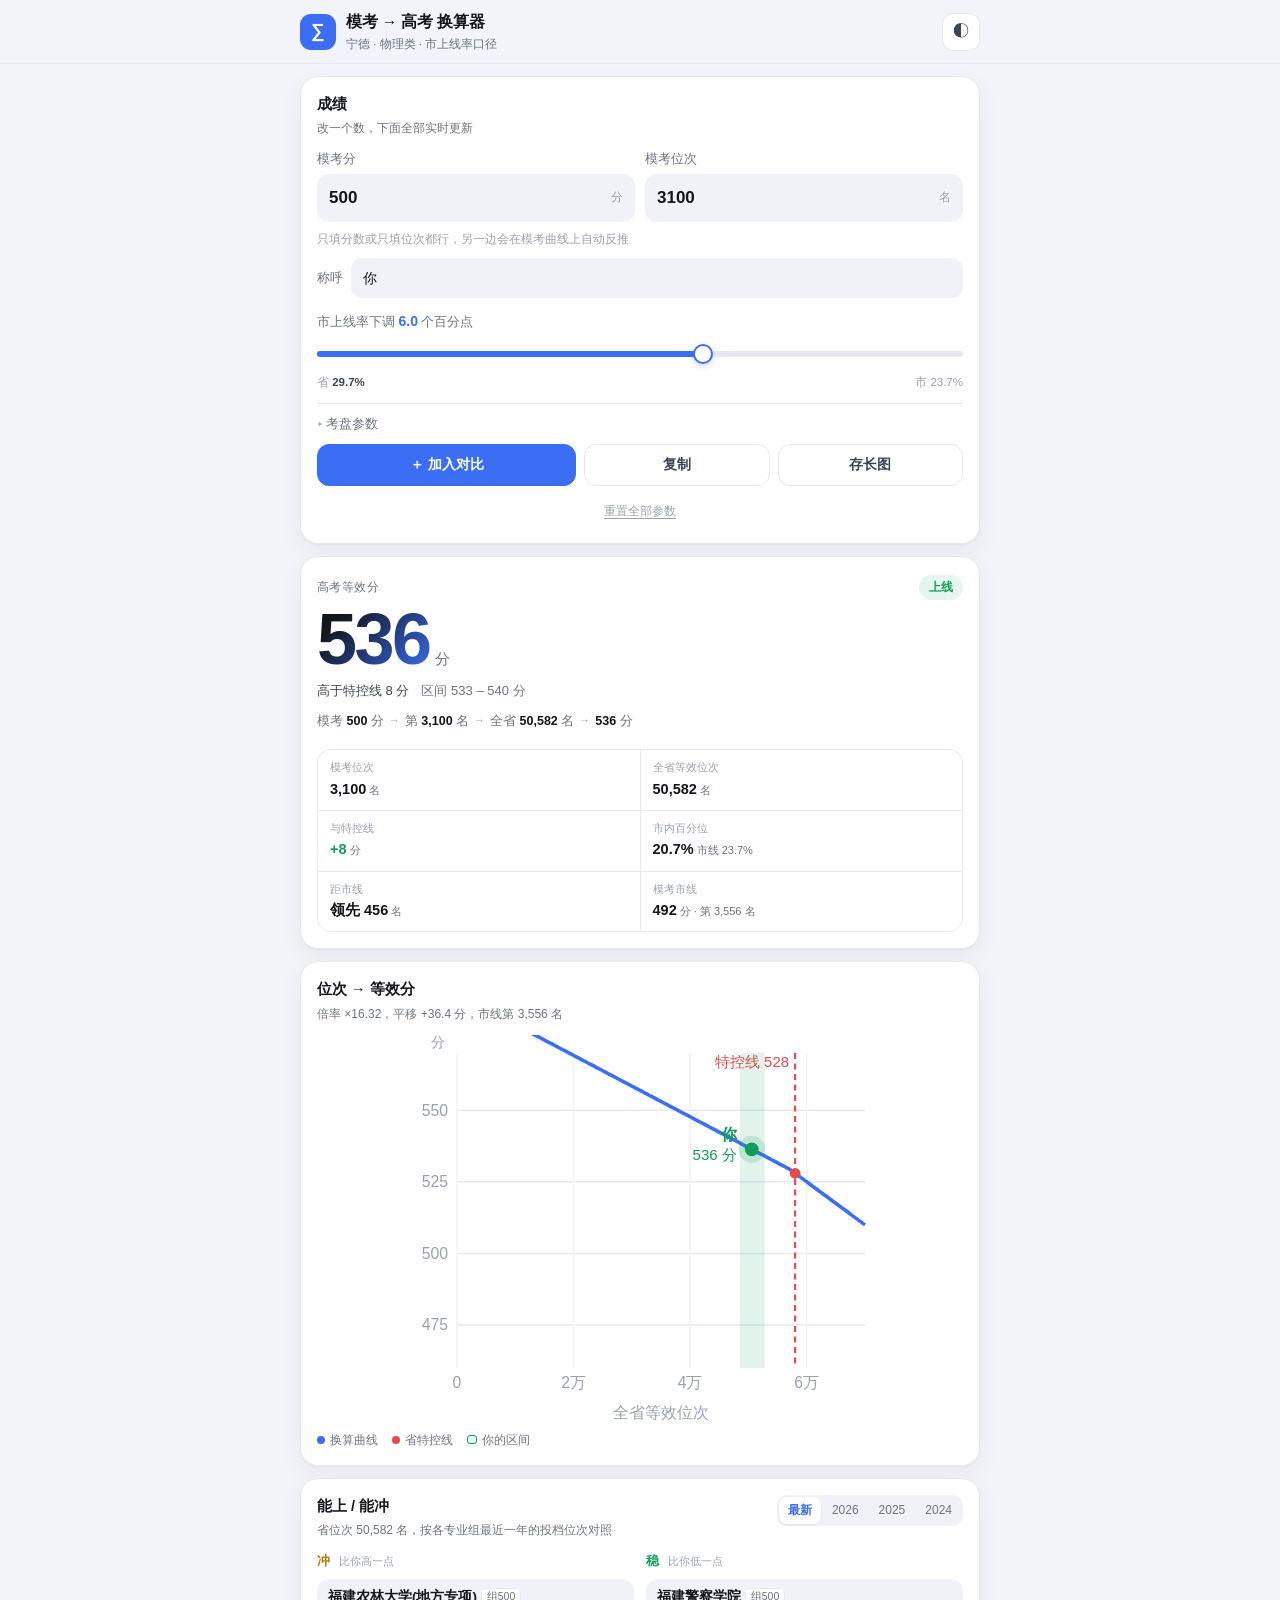
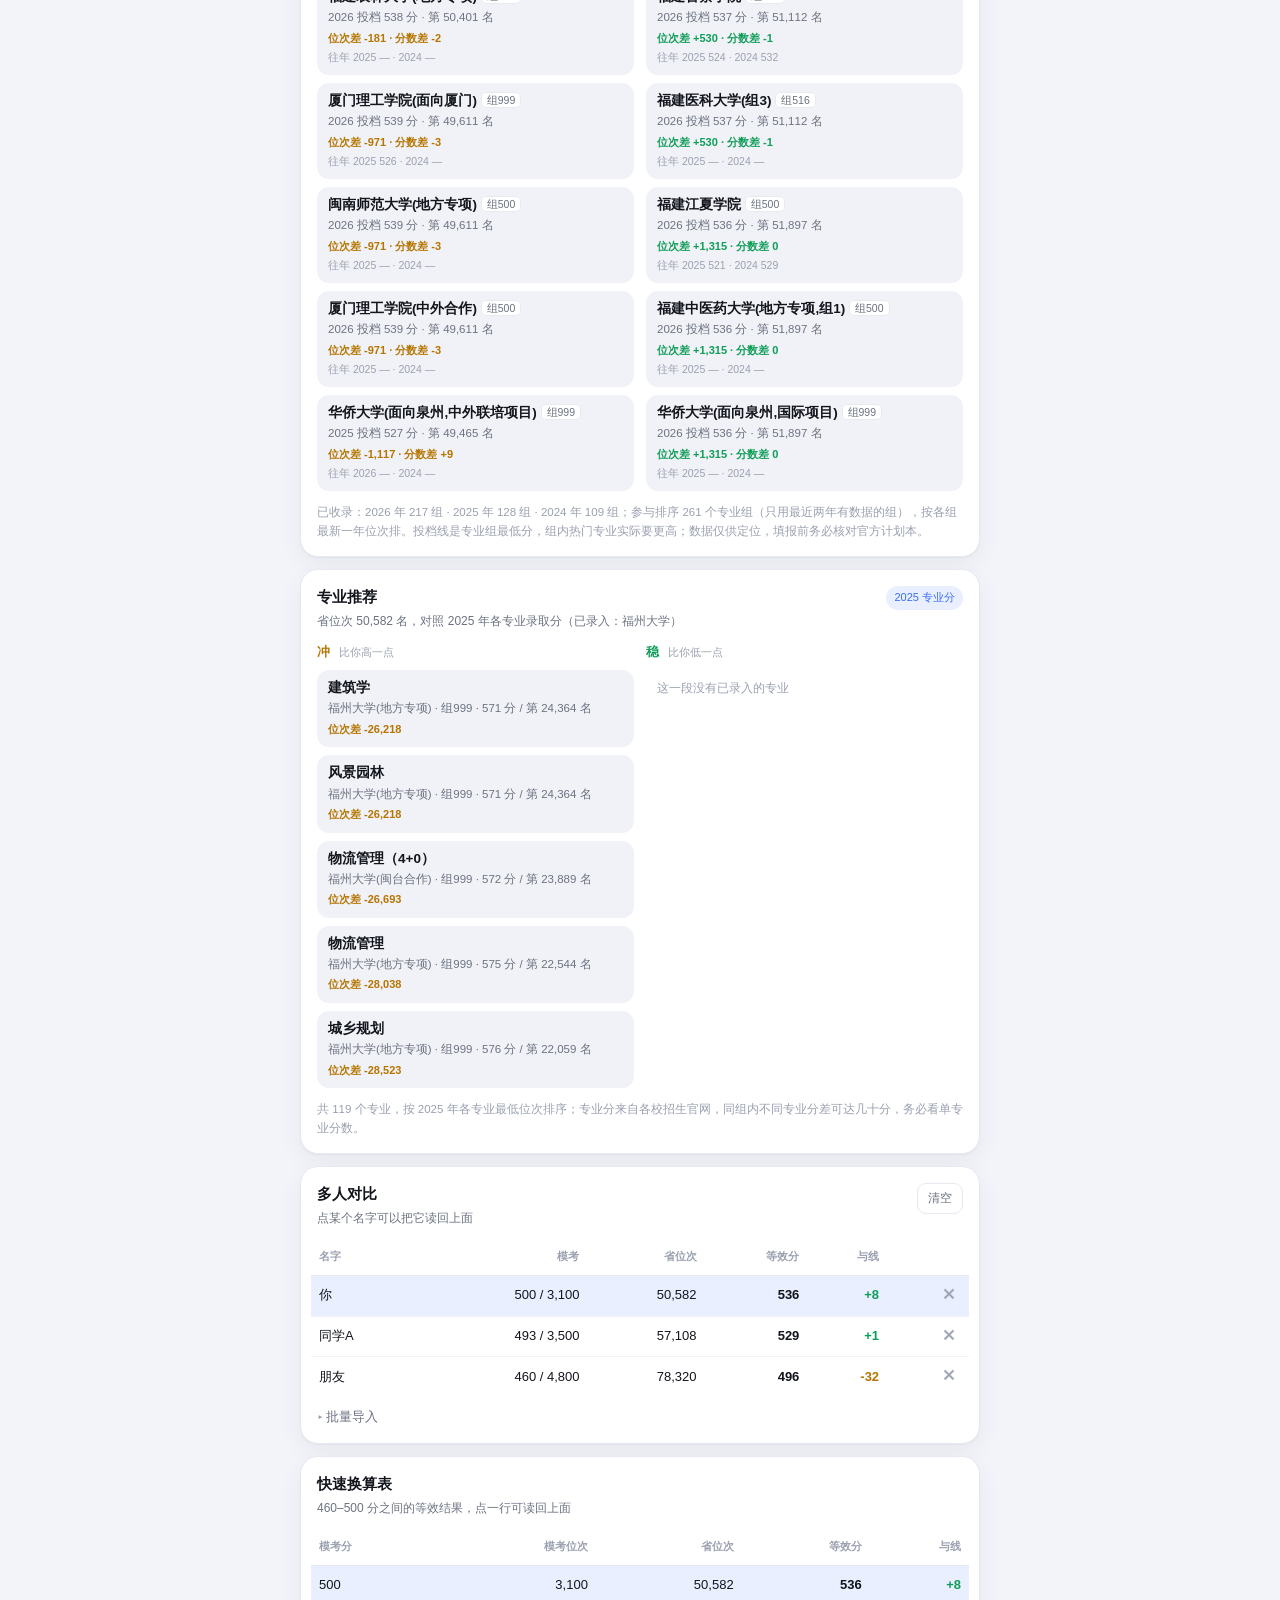
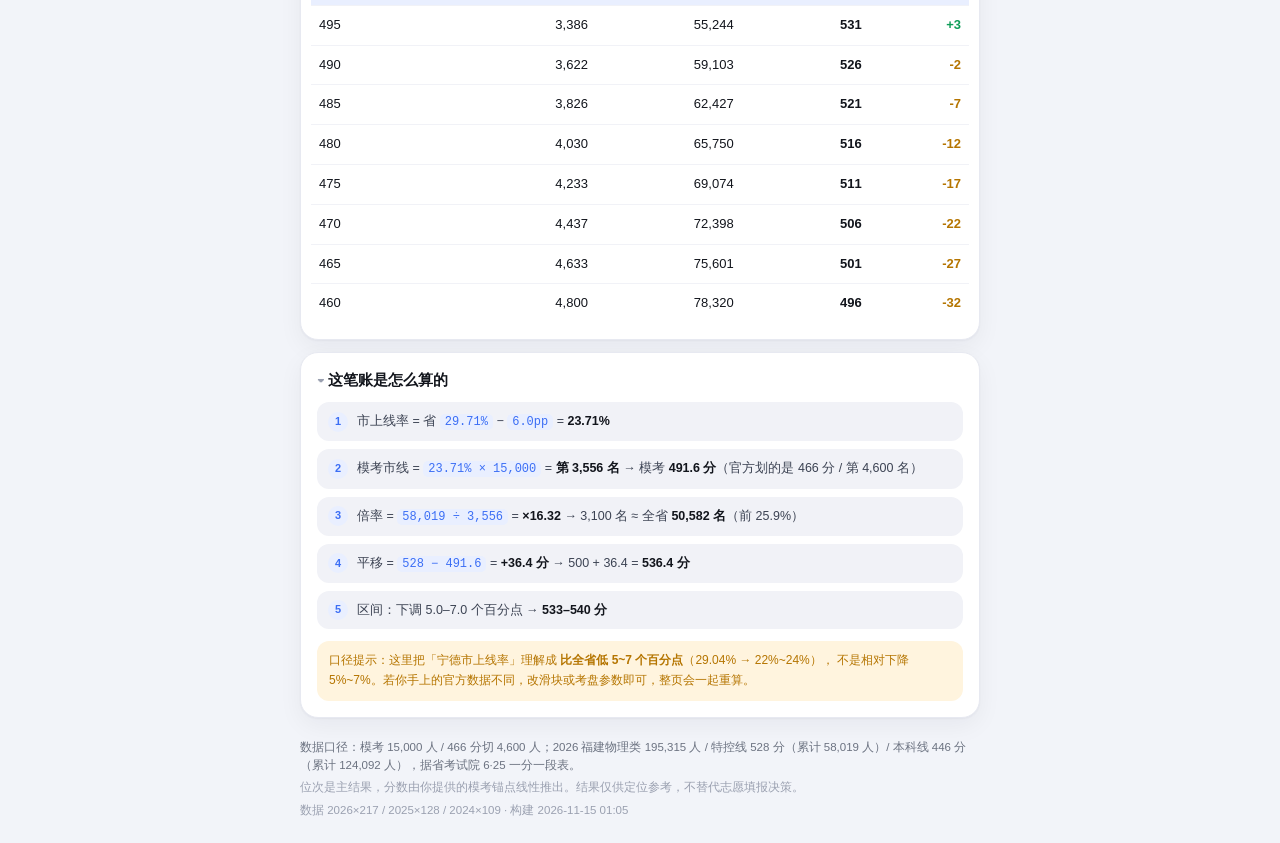
==== commit 82c748e8: "feat: 专业组年份切换 + 福州大学 2025 分专业推荐（官网数据）" ====
--- a/docs/standalone.html
+++ b/docs/standalone.html
@@ -294,6 +294,14 @@
   background: var(--accent-soft); padding: 3px 8px; border-radius: 99px;
 }
 
+.seg { display: flex; gap: 2px; background: var(--line-soft); border-radius: 10px; padding: 2px; }
+.seg button {
+  border: 0; background: transparent; cursor: pointer;
+  font: inherit; font-size: 12px; color: var(--muted);
+  padding: 4px 9px; border-radius: 8px;
+}
+.seg button.on { background: var(--card); color: var(--accent); font-weight: 650; box-shadow: 0 1px 3px rgba(0,0,0,.08); }
+
 /* ---------- 推荐 ---------- */
 .rec-grid { display: grid; gap: 12px; }
 .rec-col h3 { margin: 0 0 8px; font-size: 12.5px; font-weight: 650; }
@@ -537,7 +545,12 @@
         <h2>能上 / 能冲</h2>
         <p class="card-sub" id="rec-sub"></p>
       </div>
-      <span class="pill">2025 投档线</span>
+      <div class="seg" id="year-seg" role="group" aria-label="切换年份">
+        <button type="button" data-year="latest" class="on">最新</button>
+        <button type="button" data-year="2026">2026</button>
+        <button type="button" data-year="2025">2025</button>
+        <button type="button" data-year="2024">2024</button>
+      </div>
     </div>
     <div class="rec-grid">
       <div class="rec-col reach">
@@ -552,7 +565,29 @@
     <p class="rec-note" id="rec-note"></p>
   </section>
 
-  <!-- ⑤ 多人对比 -->
+  <!-- ⑤ 专业推荐 -->
+  <section class="card" id="card-major">
+    <div class="card-head row">
+      <div>
+        <h2>专业推荐</h2>
+        <p class="card-sub" id="major-sub"></p>
+      </div>
+      <span class="pill" id="major-pill">2025 专业分</span>
+    </div>
+    <div class="rec-grid">
+      <div class="rec-col reach">
+        <h3>冲 <small>比你高一点</small></h3>
+        <ol id="major-reach" class="rec-list"></ol>
+      </div>
+      <div class="rec-col safe">
+        <h3>稳 <small>比你低一点</small></h3>
+        <ol id="major-safe" class="rec-list"></ol>
+      </div>
+    </div>
+    <p class="rec-note" id="major-note"></p>
+  </section>
+
+  <!-- ⑥ 多人对比 -->
   <section class="card" id="card-compare">
     <div class="card-head row">
       <div>
@@ -922,17 +957,41 @@
  *  冲：最近一年投档位次比你更靠前（更难），取最接近的
  *  稳：位次比你靠后（更松），取最接近的
  */
-function recommendGroups(rankProv, admissions, n = 5) {
+function recommendGroups(rankProv, admissions, n = 5, year = null) {
   const all = buildRecords(admissions);
   if (!all.length || !Number.isFinite(rankProv)) {
-    return { reach: [], safe: [], total: 0, newestYear: null };
+    return { reach: [], safe: [], total: 0, year: null };
   }
   const newestYear = Math.max(...Object.keys(admissions.tables).map(Number));
-  // 只用「最近两年」有数据的组：两年前的分数线不足以参考
-  const records = all.filter((r) => r.latestYear >= newestYear - 1);
-  const reach = records.filter((g) => g.rank < rankProv).sort((a, b) => b.rank - a.rank).slice(0, n);
+
+  let records;
+  let useYear = newestYear;
+  if (year) {
+    // 指定年份：只保留该年有数据的组，按该年位次排序
+    useYear = Number(year);
+    records = all
+      .filter((r) => r.years[useYear])
+      .map((r) => ({ ...r, score: r.years[useYear].score, rank: r.years[useYear].rank }));
+  } else {
+    // 最新口径：每组用自己最近一年的数据，且只保留最近两年有数据的组
+    records = all.filter((r) => r.latestYear >= newestYear - 1);
+  }
+
+  const reach = records.filter((g) => g.rank < rankProv).sort((a, b) => (year ? b.rank - a.rank : b.rank - a.rank)).slice(0, n);
   const safe = records.filter((g) => g.rank >= rankProv).sort((a, b) => a.rank - b.rank).slice(0, n);
-  return { reach, safe, total: records.length, skipped: all.length - records.length, newestYear };
+  return { reach, safe, total: records.length, year: year ? useYear : null, newestYear };
+}
+
+/** 按省位次给出「冲 / 稳」各 n 个专业（默认 2025 年分专业数据） */
+function recommendMajors(rankProv, majors, n = 5, year = 2025) {
+  const table = majors && majors[year];
+  if (!table || !table.rows || !table.rows.length || !Number.isFinite(rankProv)) {
+    return { reach: [], safe: [], total: 0, year, schools: [] };
+  }
+  const list = table.rows.map((r) => ({ school: r[0], group: r[1], major: r[2], score: r[3], rank: r[4] }));
+  const reach = list.filter((m) => m.rank < rankProv).sort((a, b) => b.rank - a.rank).slice(0, n);
+  const safe = list.filter((m) => m.rank >= rankProv).sort((a, b) => a.rank - b.rank).slice(0, n);
+  return { reach, safe, total: list.length, year, schools: table.schools || [] };
 }
 
   root.SC = Object.assign(root.SC || {}, {
@@ -949,6 +1008,7 @@
     lookupTable,
     convert,
     recommendGroups,
+    recommendMajors,
     buildRecords,
   });
 })(typeof globalThis !== 'undefined' ? globalThis : window);
@@ -1451,6 +1511,152 @@
 
 </script>
 <script>
+/* majors.js — 2025 年各校「分专业」录取最低分（福建 · 物理类）
+ *
+ * 来源：各校本科招生网「历年录取分数」查询页（官方）。
+ * 位次 = 2025 福建省物理类一分一段表中该分数的累计人数。
+ *
+ * 目前只录入了：福州大学（500 / 999 / 516 组，119 个专业）。
+ * 其余学校按同一结构追加即可。
+ *
+ * 字段：[学校, 专业组, 专业, 2025最低分, 2025最低位次]
+ */
+(function (root) {
+  'use strict';
+
+  root.SC = Object.assign(root.SC || {}, {
+    MAJORS: {
+      2025: {
+        source: '福州大学本科招生网 zsks2.fzu.edu.cn 历年录取查询',
+        schools: ['福州大学'],
+        rows: [
+        ["福州大学", "500", "电气工程及其自动化", 623, 6240],
+        ["福州大学(面向福州)", "500", "电气工程及其自动化", 623, 6240],
+        ["福州大学", "500", "智能电网信息工程", 621, 6705],
+        ["福州大学(面向福州)", "500", "计算机科学与技术", 621, 6705],
+        ["福州大学(面向福州)", "500", "电子信息类", 620, 6942],
+        ["福州大学", "500", "计算机科学与技术", 617, 7670],
+        ["福州大学(面向福州)", "500", "机械设计制造及其自动化", 617, 7670],
+        ["福州大学", "500", "电子信息类", 616, 7919],
+        ["福州大学", "516", "临床医学", 616, 7919],
+        ["福州大学(面向福州)", "500", "材料科学与工程", 615, 8194],
+        ["福州大学(面向福州)", "500", "化学工程与工艺", 615, 8194],
+        ["福州大学(面向福州)", "500", "土木工程", 615, 8194],
+        ["福州大学", "500", "自动化", 614, 8461],
+        ["福州大学", "500", "电子科学与技术", 613, 8716],
+        ["福州大学", "500", "集成电路设计与集成系统", 612, 9021],
+        ["福州大学", "500", "微电子科学与工程", 612, 9021],
+        ["福州大学", "500", "人工智能", 612, 9021],
+        ["福州大学", "500", "数据科学与大数据技术", 612, 9021],
+        ["福州大学(地方专项)", "500", "电子科学与技术", 612, 9021],
+        ["福州大学(地方专项)", "500", "微电子科学与工程", 612, 9021],
+        ["福州大学", "500", "软件工程", 611, 9314],
+        ["福州大学", "500", "光电信息科学与工程", 611, 9314],
+        ["福州大学", "500", "储能科学与工程", 611, 9314],
+        ["福州大学", "500", "信息安全", 610, 9599],
+        ["福州大学", "500", "机械设计制造及其自动化", 609, 9900],
+        ["福州大学", "500", "机器人工程", 609, 9900],
+        ["福州大学", "500", "数字媒体技术", 609, 9900],
+        ["福州大学", "500", "可持续能源", 609, 9900],
+        ["福州大学", "500", "量子信息科学", 608, 10196],
+        ["福州大学", "999", "汉语言文学", 608, 10196],
+        ["福州大学", "500", "车辆工程", 607, 10504],
+        ["福州大学", "500", "生物医学工程", 607, 10504],
+        ["福州大学", "500", "材料成型及控制工程", 607, 10504],
+        ["福州大学", "500", "材料科学与工程", 606, 10843],
+        ["福州大学", "500", "应用物理学", 606, 10843],
+        ["福州大学(地方专项)", "500", "车辆工程", 606, 10843],
+        ["福州大学", "500", "数学类", 605, 11141],
+        ["福州大学", "500", "过程装备与控制工程", 605, 11141],
+        ["福州大学", "500", "化学", 604, 11461],
+        ["福州大学", "500", "高分子材料与工程", 604, 11461],
+        ["福州大学", "500", "化学工程与工艺", 603, 11774],
+        ["福州大学", "999", "法学", 603, 11774],
+        ["福州大学", "999", "会计学", 602, 12115],
+        ["福州大学", "500", "环境工程", 602, 12115],
+        ["福州大学", "500", "油气储运工程", 602, 12115],
+        ["福州大学", "500", "工程管理", 602, 12115],
+        ["福州大学", "500", "水利水电工程", 601, 12436],
+        ["福州大学", "500", "给排水科学与工程", 601, 12436],
+        ["福州大学", "500", "食品科学与工程", 601, 12436],
+        ["福州大学", "500", "资源循环科学与工程", 601, 12436],
+        ["福州大学", "500", "生物工程", 601, 12436],
+        ["福州大学", "500", "制药工程", 601, 12436],
+        ["福州大学(地方专项)", "500", "应用物理学", 601, 12436],
+        ["福州大学", "500", "土木工程", 600, 12735],
+        ["福州大学", "500", "交通工程", 600, 12735],
+        ["福州大学", "999", "经济统计学", 600, 12735],
+        ["福州大学", "500", "智能建造", 600, 12735],
+        ["福州大学", "500", "安全工程", 600, 12735],
+        ["福州大学", "500", "药学", 600, 12735],
+        ["福州大学", "999", "经济学", 599, 13078],
+        ["福州大学", "999", "知识产权", 599, 13078],
+        ["福州大学", "500", "生物工程", 599, 13078],
+        ["福州大学", "999", "金融学", 598, 13403],
+        ["福州大学(面向泉州)", "500", "微电子科学与工程", 598, 13403],
+        ["福州大学", "999", "工业工程", 598, 13403],
+        ["福州大学(面向泉州)", "500", "过程装备与控制工程", 598, 13403],
+        ["福州大学", "999", "信息管理与信息系统", 597, 13740],
+        ["福州大学(面向泉州)", "500", "化学工程与工艺", 597, 13740],
+        ["福州大学", "999", "国际经济与贸易", 597, 13740],
+        ["福州大学", "999", "物流管理", 596, 14083],
+        ["福州大学", "999", "工商管理", 596, 14083],
+        ["福州大学", "999", "行政管理", 596, 14083],
+        ["福州大学(地方专项)", "500", "过程装备与控制工程", 596, 14083],
+        ["福州大学(面向泉州)", "500", "油气储运工程", 596, 14083],
+        ["福州大学", "999", "英语", 595, 14450],
+        ["福州大学", "999", "应用心理学", 595, 14450],
+        ["福州大学", "999", "电子商务", 595, 14450],
+        ["福州大学", "999", "市场营销", 595, 14450],
+        ["福州大学(地方专项)", "500", "材料成型及控制工程", 595, 14450],
+        ["福州大学(地方专项)", "500", "生物医学工程", 595, 14450],
+        ["福州大学(地方专项)", "999", "信息管理与信息系统", 595, 14450],
+        ["福州大学(地方专项)", "500", "油气储运工程", 595, 14450],
+        ["福州大学", "999", "城乡规划", 594, 14801],
+        ["福州大学", "999", "建筑学", 594, 14801],
+        ["福州大学", "999", "风景园林", 594, 14801],
+        ["福州大学", "999", "社会学", 594, 14801],
+        ["福州大学", "999", "日语", 594, 14801],
+        ["福州大学", "999", "德语", 594, 14801],
+        ["福州大学(地方专项)", "500", "制药工程", 594, 14801],
+        ["福州大学(闽台合作)", "500", "电子信息工程（4+0）", 593, 15145],
+        ["福州大学(地方专项)", "500", "高分子材料与工程", 593, 15145],
+        ["福州大学(闽台合作)", "500", "生物工程（4+0）", 592, 15507],
+        ["福州大学(地方专项)", "500", "交通工程", 592, 15507],
+        ["福州大学(地方专项)", "500", "资源循环科学与工程", 592, 15507],
+        ["福州大学(地方专项)", "500", "给排水科学与工程", 592, 15507],
+        ["福州大学(地方专项)", "500", "环境工程", 592, 15507],
+        ["福州大学(地方专项)", "500", "安全工程", 591, 15883],
+        ["福州大学(地方专项)", "500", "生物工程", 591, 15883],
+        ["福州大学(地方专项)", "500", "食品科学与工程", 591, 15883],
+        ["福州大学(地方专项)", "500", "智能建造", 591, 15883],
+        ["福州大学(地方专项)", "500", "工程管理", 589, 16625],
+        ["福州大学(中外合作)", "500", "电子信息工程（中外合作办学）", 588, 17024],
+        ["福州大学(中外合作)", "500", "自动化（中外合作办学）", 588, 17024],
+        ["福州大学(地方专项)", "500", "土木工程", 587, 17424],
+        ["福州大学(中外合作)", "500", "软件工程（中外合作办学）", 586, 17831],
+        ["福州大学(中外合作)", "500", "数字媒体技术（中外合作办学）", 585, 18234],
+        ["福州大学(地矿类)", "500", "地质工程", 585, 18234],
+        ["福州大学(地方专项)", "999", "金融学", 585, 18234],
+        ["福州大学(地矿类)", "500", "资源勘查工程", 582, 19495],
+        ["福州大学(地方专项)", "999", "工业工程", 582, 19495],
+        ["福州大学(地矿类)", "500", "矿物加工工程", 581, 19899],
+        ["福州大学(地方专项)", "999", "电子商务", 581, 19899],
+        ["福州大学(地矿类)", "500", "采矿工程", 580, 20313],
+        ["福州大学(地方专项)", "999", "英语", 578, 21173],
+        ["福州大学(地方专项)", "999", "城乡规划", 576, 22059],
+        ["福州大学(地方专项)", "999", "物流管理", 575, 22544],
+        ["福州大学(闽台合作)", "999", "物流管理（4+0）", 572, 23889],
+        ["福州大学(地方专项)", "999", "建筑学", 571, 24364],
+        ["福州大学(地方专项)", "999", "风景园林", 571, 24364],
+        ],
+      },
+    },
+  });
+})(typeof globalThis !== 'undefined' ? globalThis : window);
+
+</script>
+<script>
 (function (root) {
   'use strict';
 
@@ -1782,7 +1988,7 @@
   const { DEFAULT_PARAMS, SAMPLES, makeModel, convert, lookupTable } = root.SC;
   const { chartSVG } = root.SC;
   const { buildCardSVG, downloadCard } = root.SC;
-  const { recommendGroups, ADMISSIONS, BUILD } = root.SC;
+  const { recommendGroups, recommendMajors, ADMISSIONS, MAJORS, BUILD } = root.SC;
 
 /* ui.js — DOM 绑定与渲染；算法在 core.js，长图在 export.js */
 
@@ -1806,6 +2012,11 @@
   resRange: $('res-range'),
   stats: $('stats'),
   recSub: $('rec-sub'),
+  yearSeg: $('year-seg'),
+  majorSub: $('major-sub'),
+  majorNote: $('major-note'),
+  majorReach: $('major-reach'),
+  majorSafe: $('major-safe'),
   recReach: $('rec-reach'),
   recSafe: $('rec-safe'),
   recNote: $('rec-note'),
@@ -1841,6 +2052,7 @@
 const signed = (n) => (n >= 0 ? '+' : '') + Math.round(n);
 
 let compare = []; // [{name, score, rank}]
+let yearMode = 'latest'; // latest | 2026 | 2025 | 2024
 
 /* ---------- 存取 ---------- */
 
@@ -1980,6 +2192,7 @@
   el.chartSub.textContent = `倍率 ×${model.k.toFixed(2)}，平移 +${model.offset.toFixed(1)} 分，市线第 ${fmtInt(model.lineRankMock)} 名`;
 
   renderRec(result);
+  renderMajors(result);
   renderCompare(model);
   renderLookup(model, result);
   renderSteps(params, model, result);
@@ -1996,15 +2209,20 @@
     el.recSafe.innerHTML = '<li class="rec-empty">无数据</li>';
     return;
   }
-  const rec = recommendGroups(result.rankProv, data);
-  el.recSub.textContent = `你换算后的省位次是第 ${fmtInt(result.rankProv)} 名，按各专业组最近一年的投档位次对照`;
+  const rec = recommendGroups(result.rankProv, data, 5, yearMode === 'latest' ? null : Number(yearMode));
+  el.recSub.textContent =
+    yearMode === 'latest'
+      ? `省位次 ${fmtInt(result.rankProv)} 名，按各专业组最近一年的投档位次对照`
+      : `省位次 ${fmtInt(result.rankProv)} 名，只看 ${yearMode} 年的投档线`;
   const perYear = Object.keys(data.tables)
     .sort()
     .reverse()
     .map((y) => `${y} 年 ${data.tables[y].rows.length} 组`)
     .join(' · ');
   el.recNote.textContent =
-    `已收录：${perYear}；参与排序 ${rec.total} 个专业组（只用最近两年有数据的组），按各组最新一年位次排。` +
+    (yearMode === 'latest'
+      ? `已收录：${perYear}；参与排序 ${rec.total} 个专业组（只用最近两年有数据的组），按各组最新一年位次排。`
+      : `${yearMode} 年有数据的 ${rec.total} 个专业组参与排序，其余年份的分数只在卡片里做参考。`) +
     '投档线是专业组最低分，组内热门专业实际要更高；数据仅供定位，填报前务必核对官方计划本。';
   fillRecList(el.recReach, rec.reach, result, 'reach');
   fillRecList(el.recSafe, rec.safe, result, 'safe');
@@ -2033,6 +2251,42 @@
     .join('');
 }
 
+function renderMajors(result) {
+  const data = MAJORS;
+  if (!data) {
+    el.majorSub.textContent = '尚未录入专业分数据';
+    el.majorReach.innerHTML = '<li class="rec-empty">无数据</li>';
+    el.majorSafe.innerHTML = '<li class="rec-empty">无数据</li>';
+    return;
+  }
+  const year = Math.max(...Object.keys(data).map(Number));
+  const rec = recommendMajors(result.rankProv, data, 5, year);
+  const schools = (rec.schools || []).join('、') || '—';
+  el.majorSub.textContent = `省位次 ${fmtInt(result.rankProv)} 名，对照 ${year} 年各专业录取分（已录入：${schools}）`;
+  el.majorNote.textContent =
+    `共 ${rec.total} 个专业，按 ${year} 年各专业最低位次排序；` +
+    '专业分来自各校招生官网，同组内不同专业分差可达几十分，务必看单专业分数。';
+  fillMajorList(el.majorReach, rec.reach, result, 'reach');
+  fillMajorList(el.majorSafe, rec.safe, result, 'safe');
+}
+
+function fillMajorList(ul, items, result, kind) {
+  if (!items.length) {
+    ul.innerHTML = '<li class="rec-empty">这一段没有已录入的专业</li>';
+    return;
+  }
+  ul.innerHTML = items
+    .map((m) => {
+      const dRank = m.rank - result.rankProv;
+      return `<li>
+        <div class="n">${escapeHtml(m.major)}</div>
+        <div class="m">${escapeHtml(m.school)} · 组${m.group} · ${m.score} 分 / 第 ${fmtInt(m.rank)} 名</div>
+        <div class="d ${kind === 'reach' ? 'neg' : 'pos'}">位次差 ${dRank > 0 ? '+' : ''}${fmtInt(dRank)}</div>
+      </li>`;
+    })
+    .join('');
+}
+
 function renderCompare(model) {
   if (!compare.length) {
     el.compareBody.innerHTML = '<tr><td colspan="6" class="empty">还没有人，点上面的「＋ 加入对比」</td></tr>';
@@ -2361,6 +2615,14 @@
 el.btn.copy.addEventListener('click', copyResult);
 el.btn.export.addEventListener('click', exportImage);
 el.btn.reset.addEventListener('click', resetAll);
+el.yearSeg.addEventListener('click', (e) => {
+  const btn = e.target.closest('button[data-year]');
+  if (!btn) return;
+  yearMode = btn.dataset.year;
+  [...el.yearSeg.querySelectorAll('button')].forEach((b) => b.classList.toggle('on', b === btn));
+  render();
+});
+
 el.btn.clear.addEventListener('click', () => {
   compare = [];
   saveStore(STORE.compare, compare);
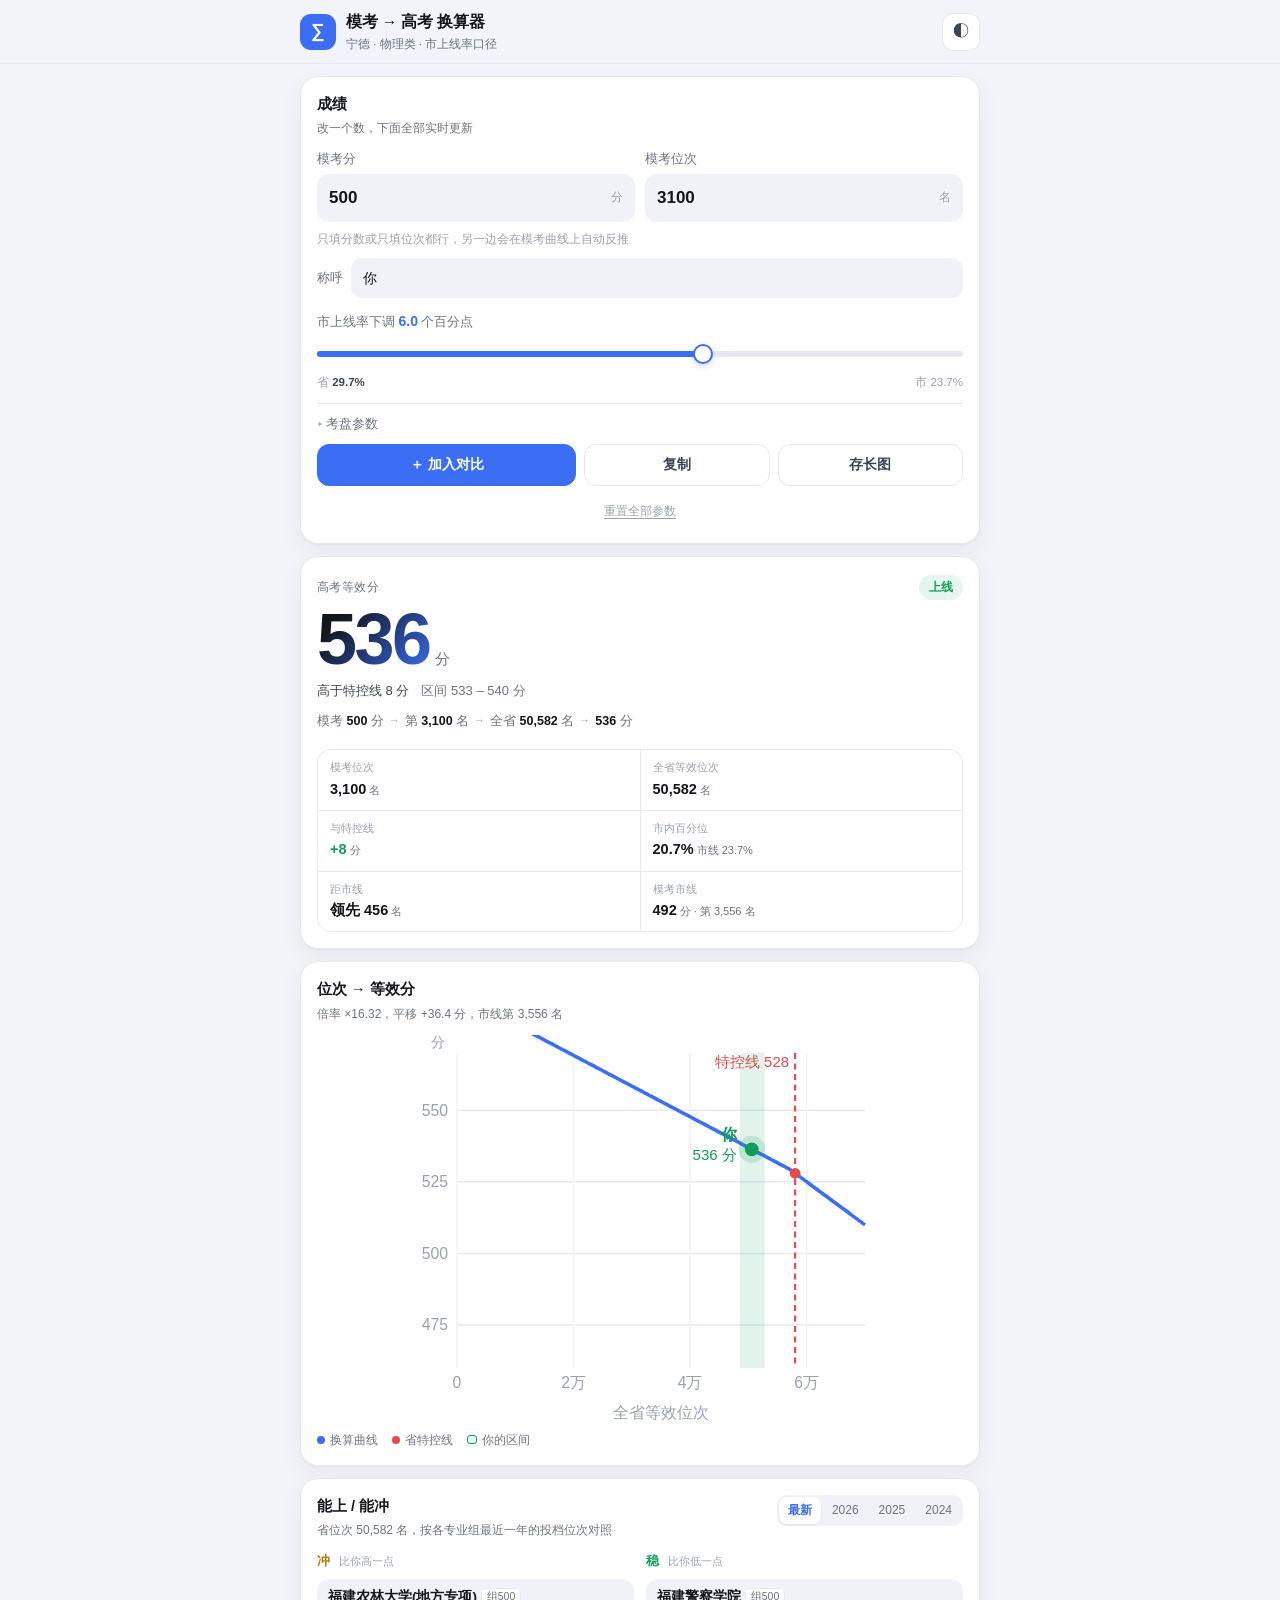
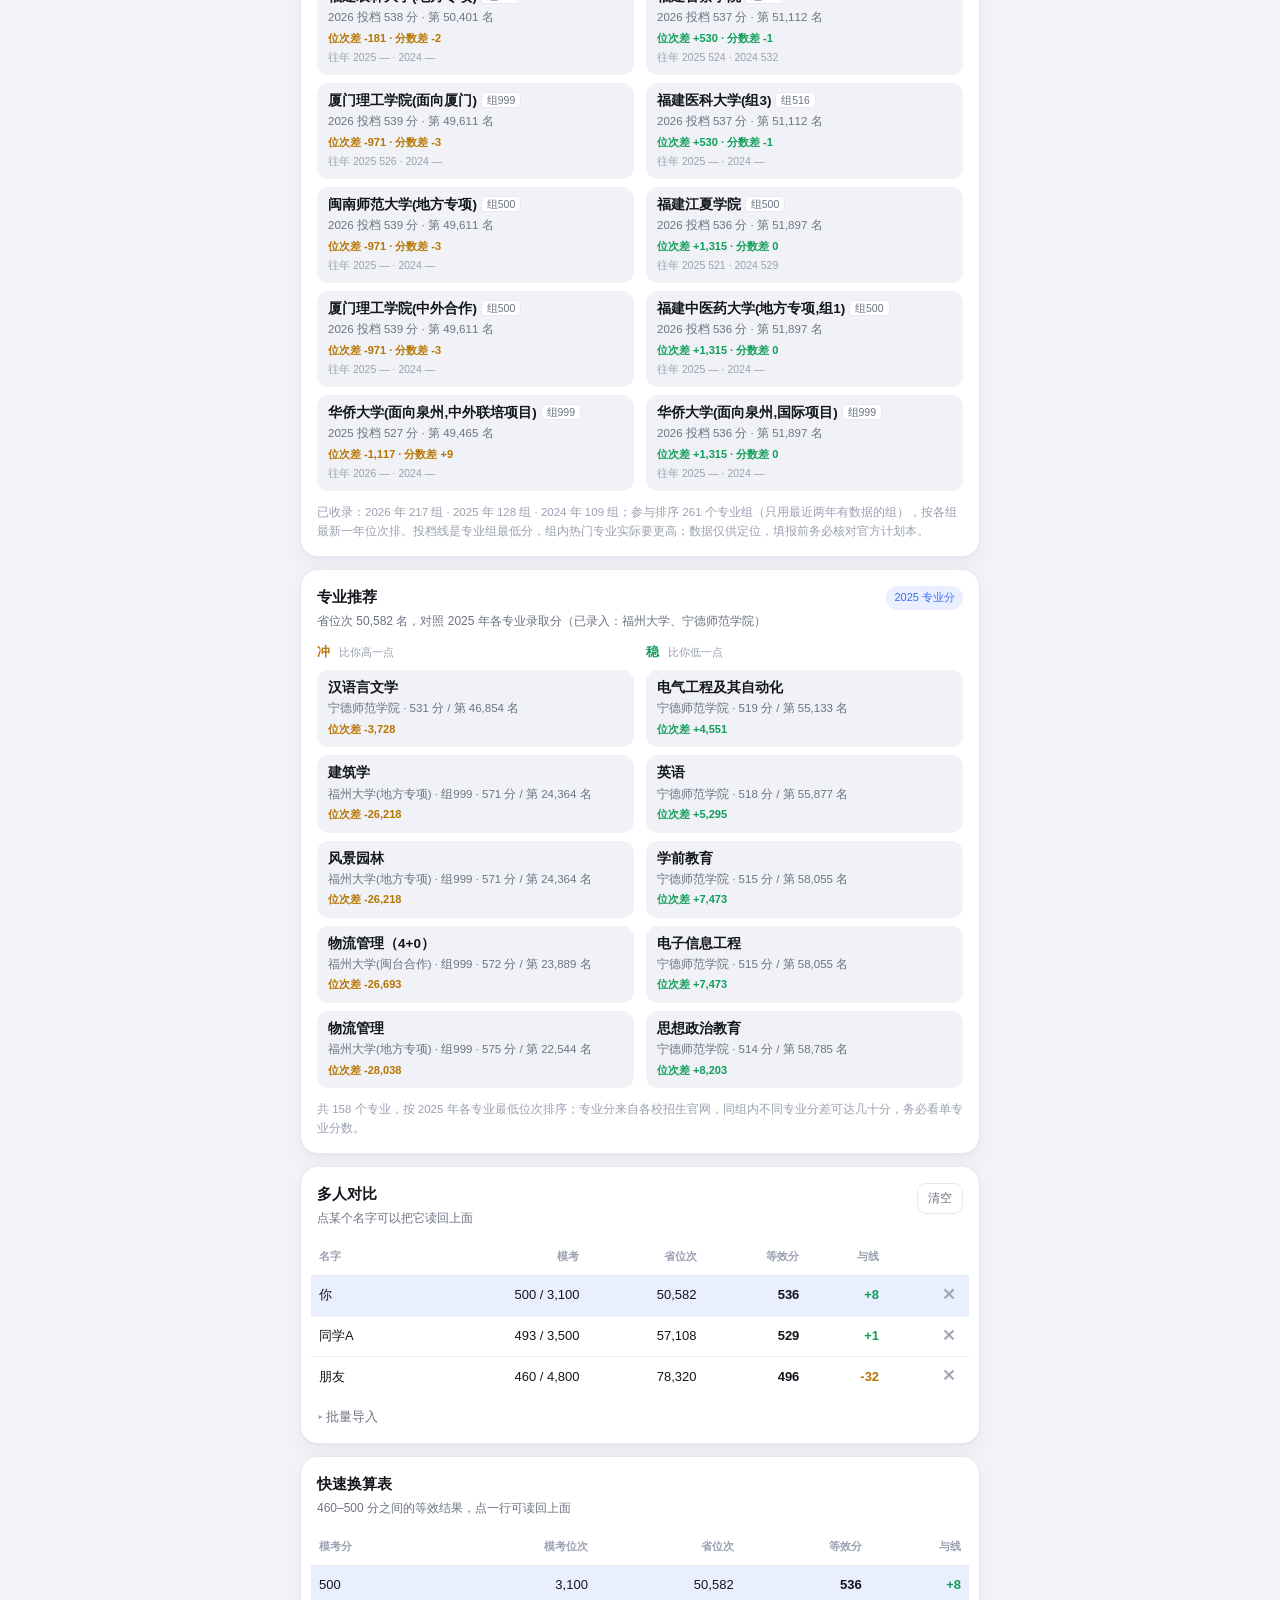
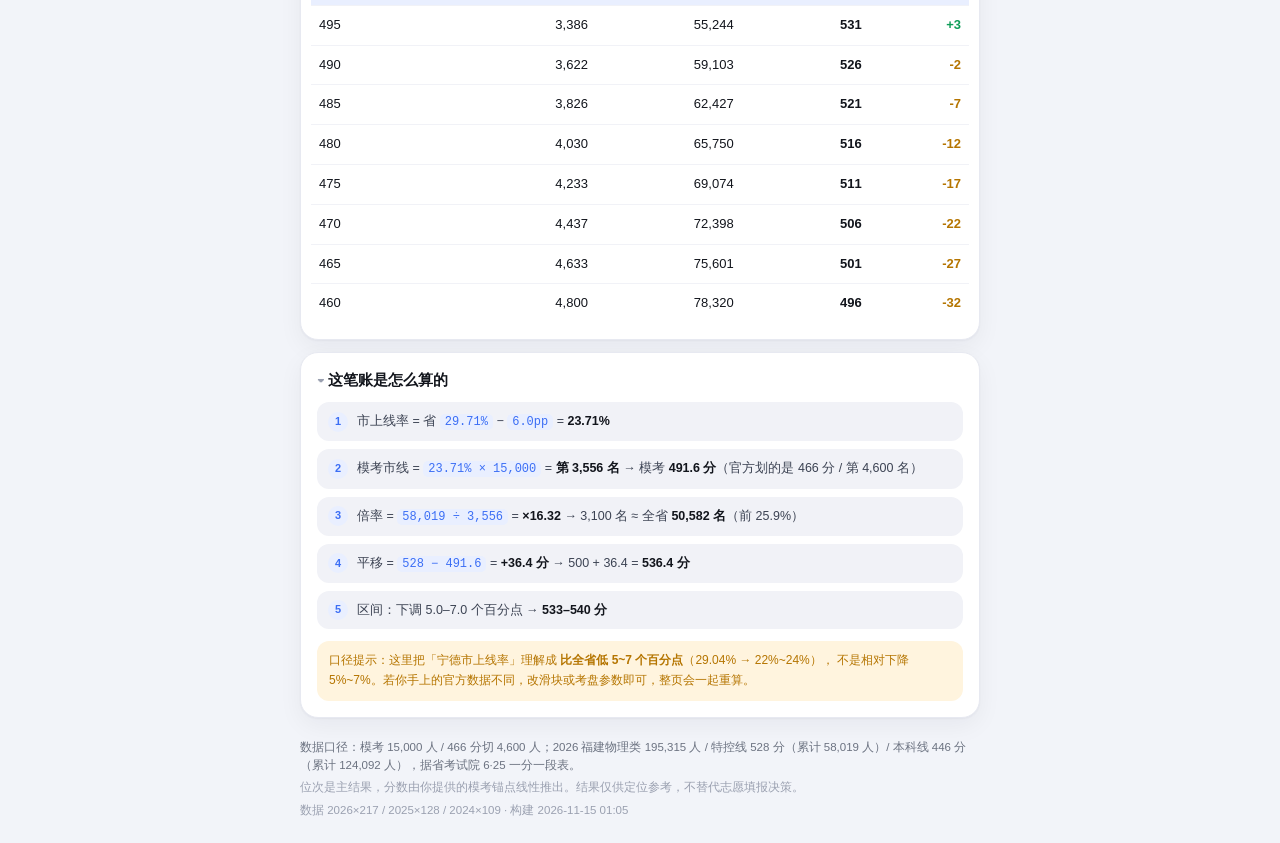
==== commit 64a13729: "feat: 加入宁德师范学院 2025 分专业数据（39 个专业，官网 PDF）" ====
--- a/docs/standalone.html
+++ b/docs/standalone.html
@@ -1513,11 +1513,11 @@
 <script>
 /* majors.js — 2025 年各校「分专业」录取最低分（福建 · 物理类）
  *
- * 来源：各校本科招生网「历年录取分数」查询页（官方）。
- * 位次 = 2025 福建省物理类一分一段表中该分数的累计人数。
- *
- * 目前只录入了：福州大学（500 / 999 / 516 组，119 个专业）。
- * 其余学校按同一结构追加即可。
+ * 来源：各校本科招生网（官方）
+ *   福州大学   zsks2.fzu.edu.cn 历年录取查询（119 个专业，500/999/516 组）
+ *   宁德师范学院 zsb.ndnu.edu.cn 2025 年面向福建分专业录取分数表（39 个专业）
+ *     注：宁师官网该表未标注专业组，组别留空，页面上只显示专业名。
+ * 位次：福大由 2025 一分一段表换算；宁师直接取官网表内「最低位次」列。
  *
  * 字段：[学校, 专业组, 专业, 2025最低分, 2025最低位次]
  */
@@ -1527,8 +1527,8 @@
   root.SC = Object.assign(root.SC || {}, {
     MAJORS: {
       2025: {
-        source: '福州大学本科招生网 zsks2.fzu.edu.cn 历年录取查询',
-        schools: ['福州大学'],
+        source: '福州大学、宁德师范学院本科招生网',
+        schools: ['福州大学', '宁德师范学院'],
         rows: [
         ["福州大学", "500", "电气工程及其自动化", 623, 6240],
         ["福州大学(面向福州)", "500", "电气工程及其自动化", 623, 6240],
@@ -1649,6 +1649,45 @@
         ["福州大学(闽台合作)", "999", "物流管理（4+0）", 572, 23889],
         ["福州大学(地方专项)", "999", "建筑学", 571, 24364],
         ["福州大学(地方专项)", "999", "风景园林", 571, 24364],
+        ["宁德师范学院", "", "汉语言文学", 531, 46854],
+        ["宁德师范学院", "", "电气工程及其自动化", 519, 55133],
+        ["宁德师范学院", "", "英语", 518, 55877],
+        ["宁德师范学院", "", "学前教育", 515, 58055],
+        ["宁德师范学院", "", "电子信息工程", 515, 58055],
+        ["宁德师范学院", "", "思想政治教育", 514, 58785],
+        ["宁德师范学院", "", "机械设计制造及其自动化", 513, 59514],
+        ["宁德师范学院", "", "计算机科学与技术", 511, 61013],
+        ["宁德师范学院", "", "小学教育", 510, 61799],
+        ["宁德师范学院", "", "数学与应用数学", 508, 63376],
+        ["宁德师范学院", "", "车辆工程", 508, 63376],
+        ["宁德师范学院", "", "物理学", 507, 64125],
+        ["宁德师范学院", "", "数据科学与大数据技术", 507, 64125],
+        ["宁德师范学院", "", "网络与新媒体", 507, 64125],
+        ["宁德师范学院", "", "应用化学", 506, 64873],
+        ["宁德师范学院", "", "化学", 505, 65653],
+        ["宁德师范学院", "", "医学检验技术", 505, 65653],
+        ["宁德师范学院", "", "食品科学与工程", 504, 66452],
+        ["宁德师范学院", "", "市场营销", 504, 66452],
+        ["宁德师范学院", "", "茶学", 503, 67246],
+        ["宁德师范学院", "", "国际商务", 503, 67246],
+        ["宁德师范学院", "", "海洋资源开发技术", 503, 67246],
+        ["宁德师范学院", "", "生物技术", 503, 67246],
+        ["宁德师范学院", "", "药学", 503, 67246],
+        ["宁德师范学院", "", "冶金工程", 503, 67246],
+        ["宁德师范学院", "", "财务会计教育", 502, 67989],
+        ["宁德师范学院", "", "酒店管理", 502, 67989],
+        ["宁德师范学院", "", "旅游管理与服务教育", 502, 67989],
+        ["宁德师范学院", "", "生物科学", 500, 69546],
+        ["宁德师范学院", "", "护理学", 498, 71202],
+        ["宁德师范学院(闽台合作)", "", "机械设计制造及其自动化", 493, 75303],
+        ["宁德师范学院(闽台合作)", "", "电子信息工程", 492, 76112],
+        ["宁德师范学院(闽台合作)", "", "国际商务", 488, 79451],
+        ["宁德师范学院(闽台合作)", "", "应用化学", 488, 79451],
+        ["宁德师范学院(闽台合作)", "", "材料化学", 487, 80259],
+        ["宁德师范学院(闽台合作)", "", "生物技术", 487, 80259],
+        ["宁德师范学院(闽台合作)", "", "食品科学与工程", 487, 80259],
+        ["宁德师范学院(闽台合作)", "", "旅游管理与服务教育", 486, 81079],
+        ["宁德师范学院(闽台合作)", "", "酒店管理", 485, 81945],
         ],
       },
     },
@@ -2278,9 +2317,10 @@
   ul.innerHTML = items
     .map((m) => {
       const dRank = m.rank - result.rankProv;
+      const grp = m.group ? ` · 组${m.group}` : '';
       return `<li>
         <div class="n">${escapeHtml(m.major)}</div>
-        <div class="m">${escapeHtml(m.school)} · 组${m.group} · ${m.score} 分 / 第 ${fmtInt(m.rank)} 名</div>
+        <div class="m">${escapeHtml(m.school)}${grp} · ${m.score} 分 / 第 ${fmtInt(m.rank)} 名</div>
         <div class="d ${kind === 'reach' ? 'neg' : 'pos'}">位次差 ${dRank > 0 ? '+' : ''}${fmtInt(dRank)}</div>
       </li>`;
     })
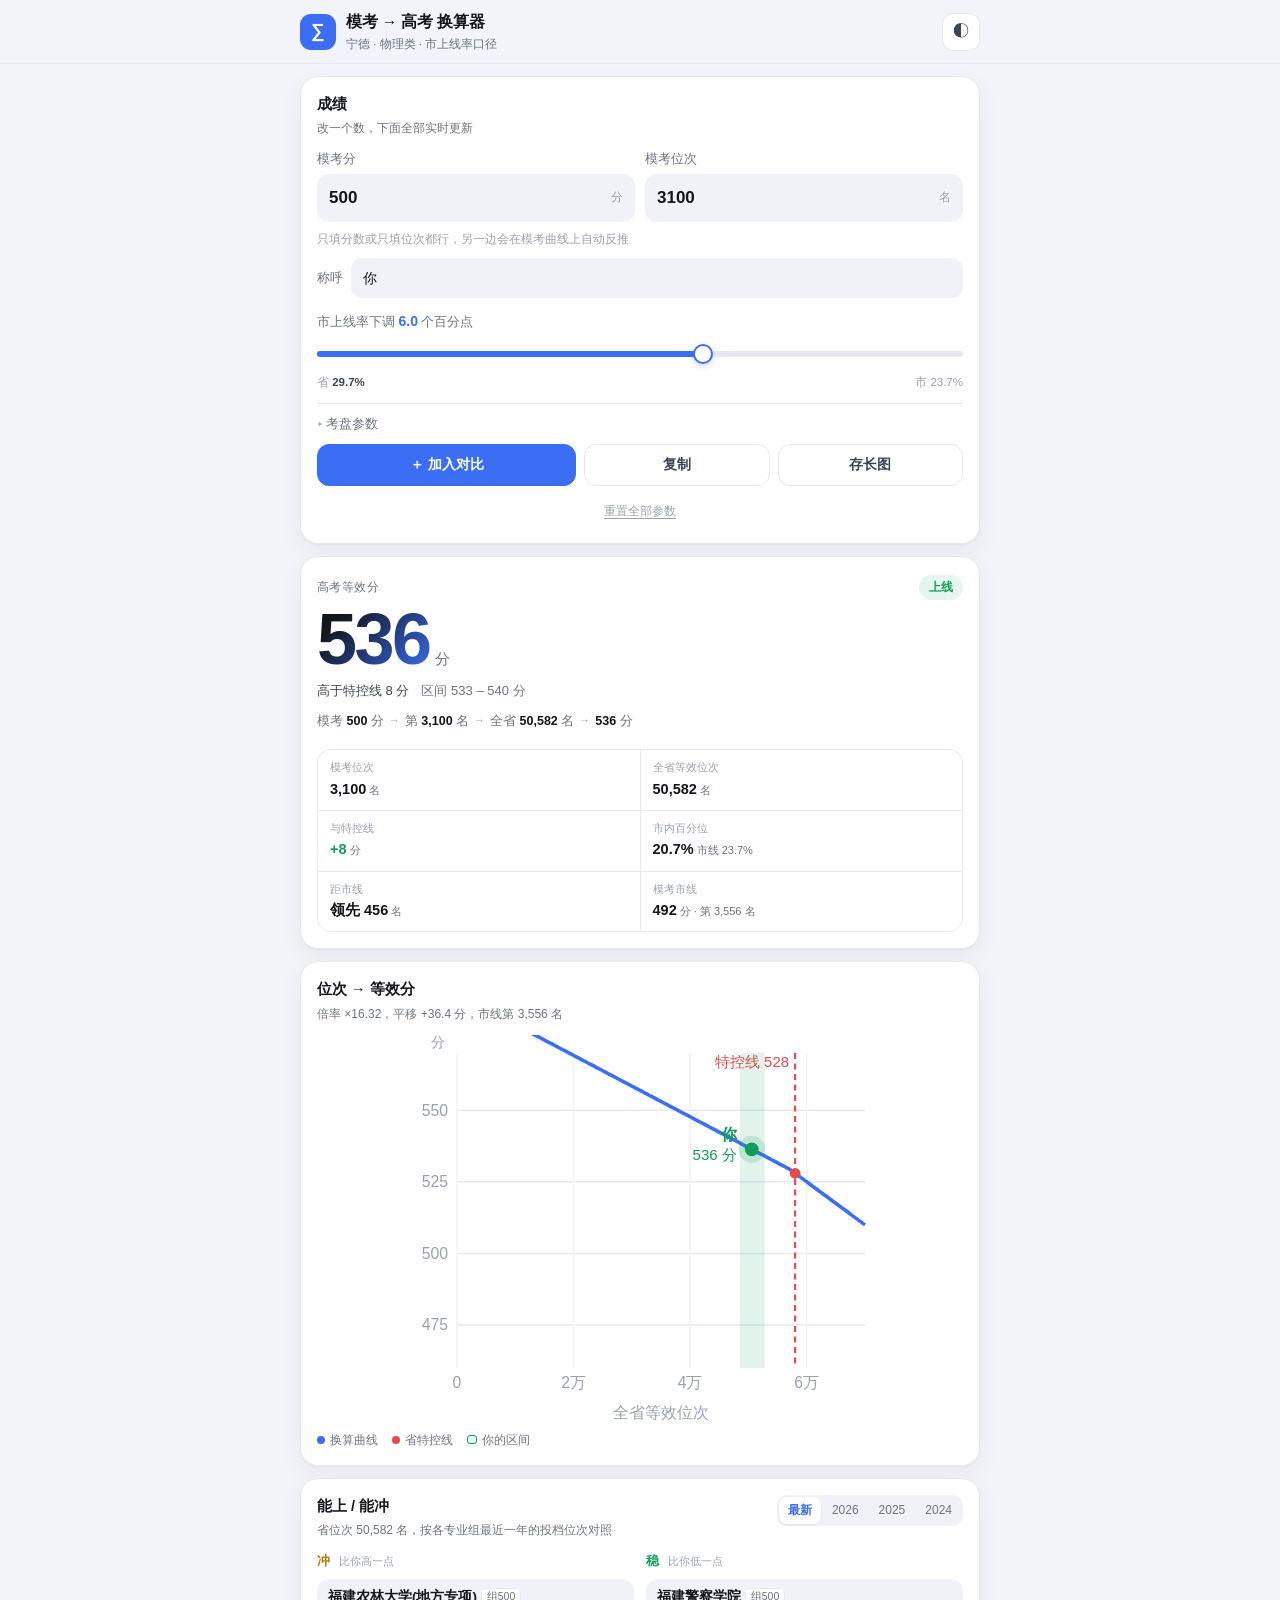
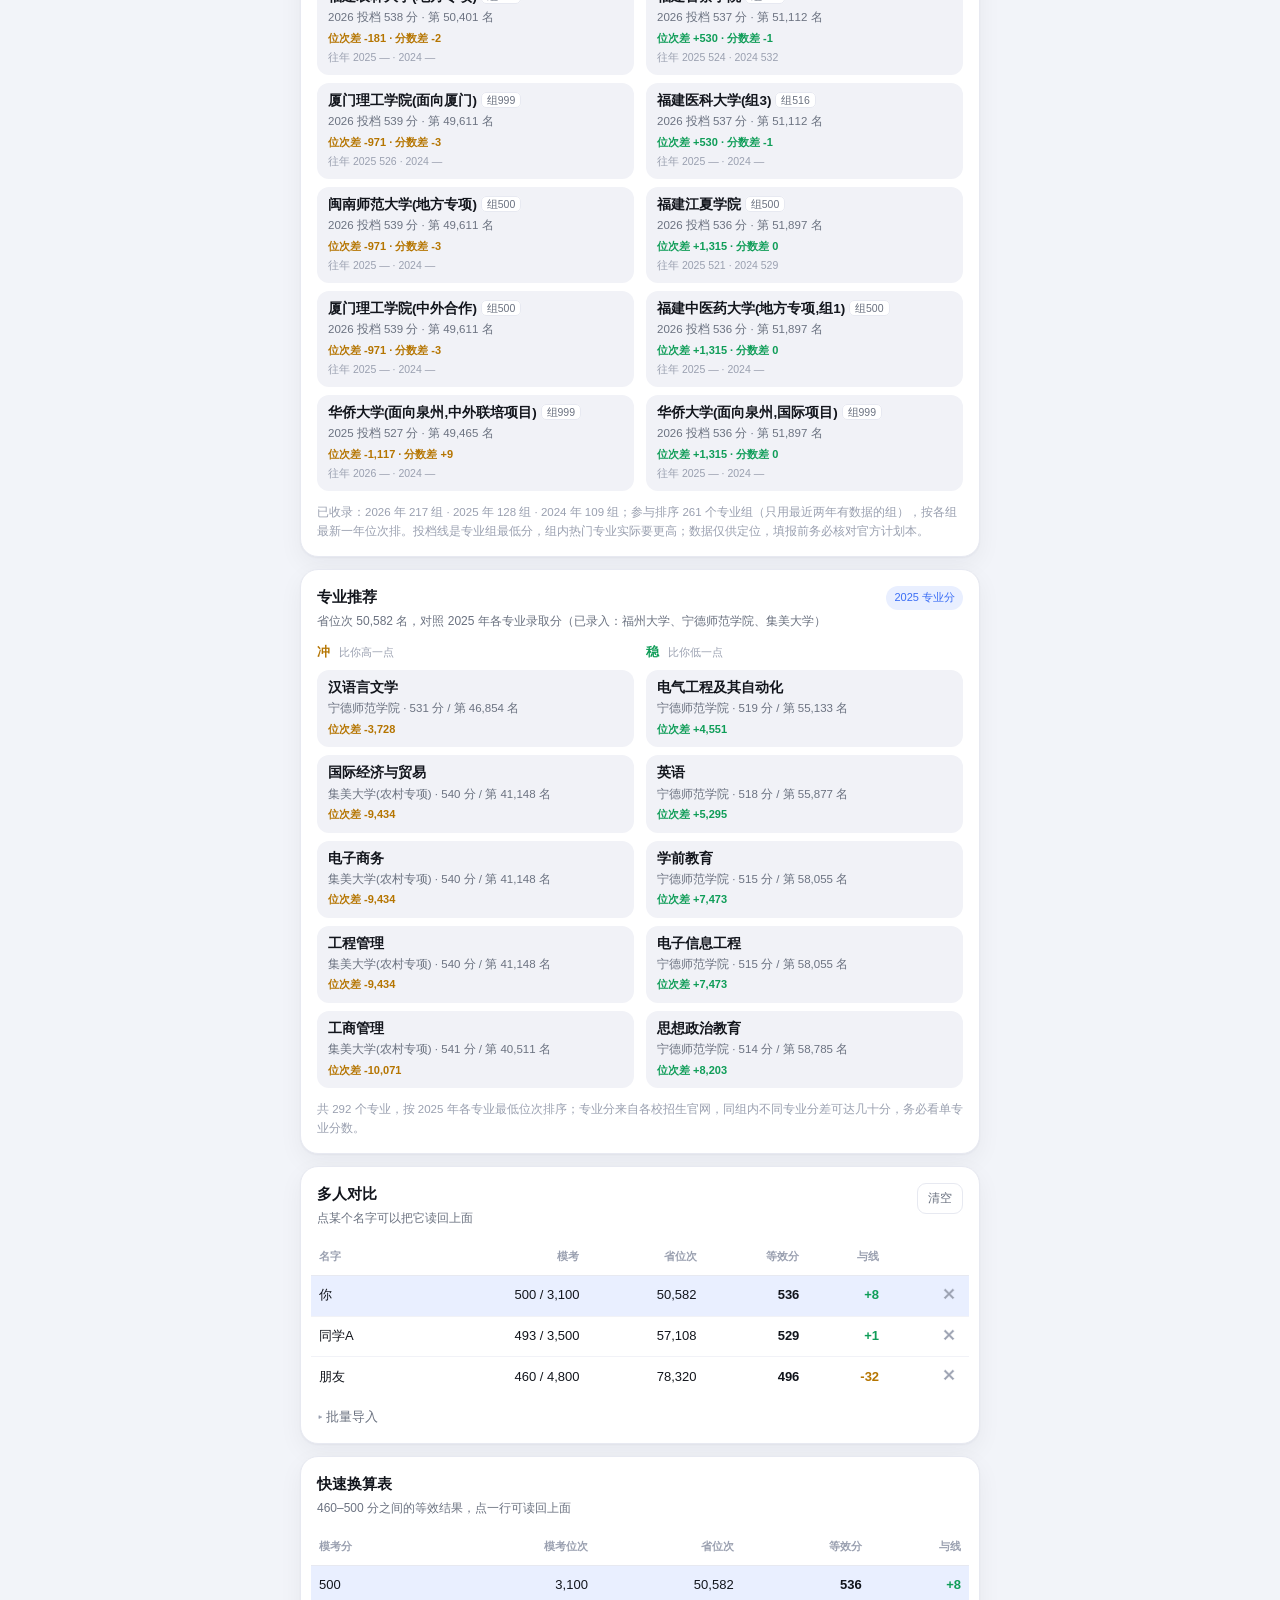
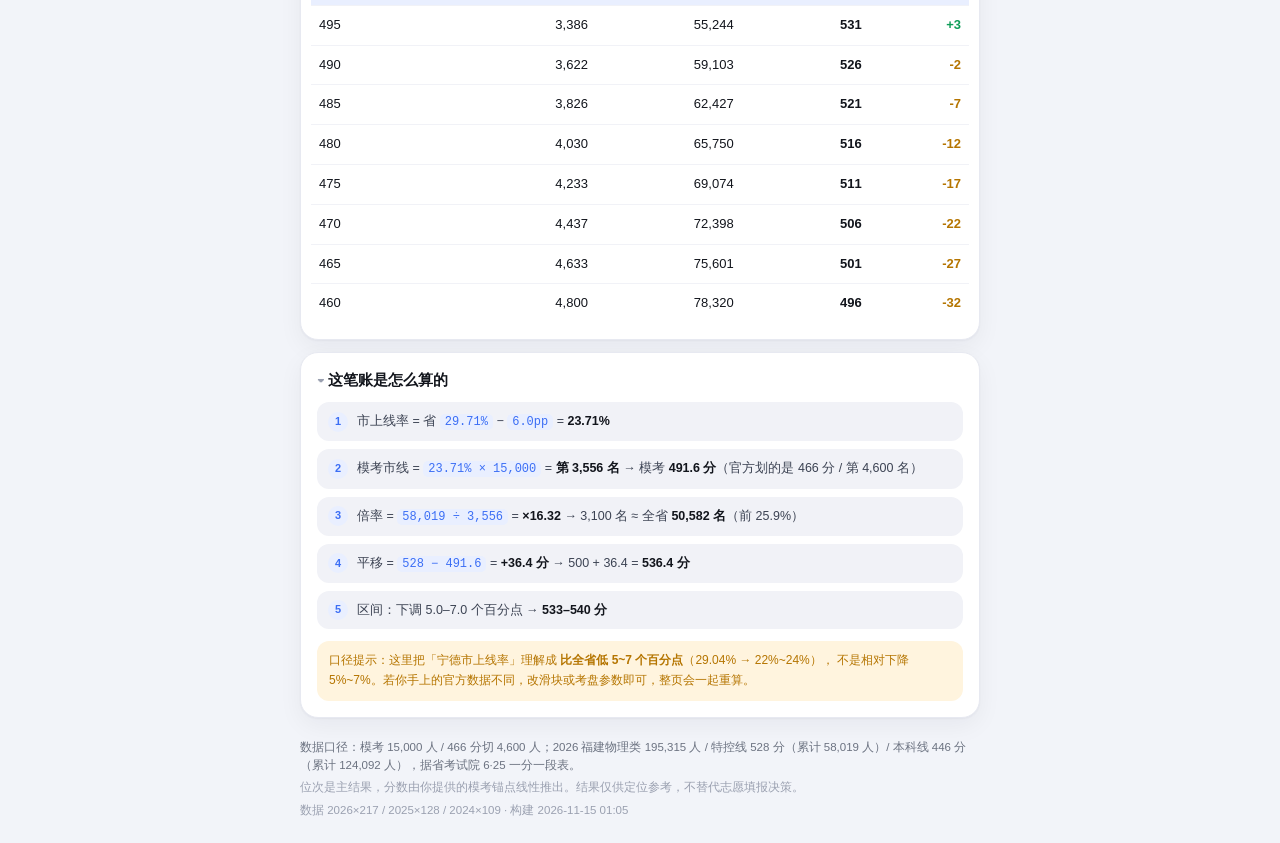
==== commit fad68d8a: "feat: 加入集美大学 2025 分专业数据（134 个专业，官网）" ====
--- a/docs/standalone.html
+++ b/docs/standalone.html
@@ -1514,10 +1514,12 @@
 /* majors.js — 2025 年各校「分专业」录取最低分（福建 · 物理类）
  *
  * 来源：各校本科招生网（官方）
- *   福州大学   zsks2.fzu.edu.cn 历年录取查询（119 个专业，500/999/516 组）
- *   宁德师范学院 zsb.ndnu.edu.cn 2025 年面向福建分专业录取分数表（39 个专业）
- *     注：宁师官网该表未标注专业组，组别留空，页面上只显示专业名。
- * 位次：福大由 2025 一分一段表换算；宁师直接取官网表内「最低位次」列。
+ *   福州大学       zsks2.fzu.edu.cn 历年录取查询（119 个专业，500/999/516 组）
+ *   宁德师范学院   zsb.ndnu.edu.cn 2025 年面向福建分专业录取分数表（39 个）
+ *   集美大学       zsb.jmu.edu.cn 2025 年分省分学院分专业录取分数（134 个）
+ *     · 集美官网表里有「最低分参考位次」，直接采用
+ *     · 宁德师范官网表未标专业组，组别留空
+ * 位次：福大由 2025 一分一段表换算；其余两所取官网表内位次列。
  *
  * 字段：[学校, 专业组, 专业, 2025最低分, 2025最低位次]
  */
@@ -1527,8 +1529,8 @@
   root.SC = Object.assign(root.SC || {}, {
     MAJORS: {
       2025: {
-        source: '福州大学、宁德师范学院本科招生网',
-        schools: ['福州大学', '宁德师范学院'],
+        source: '福州大学、宁德师范学院、集美大学本科招生网',
+        schools: ['福州大学', '宁德师范学院', '集美大学'],
         rows: [
         ["福州大学", "500", "电气工程及其自动化", 623, 6240],
         ["福州大学(面向福州)", "500", "电气工程及其自动化", 623, 6240],
@@ -1646,9 +1648,143 @@
         ["福州大学(地方专项)", "999", "英语", 578, 21173],
         ["福州大学(地方专项)", "999", "城乡规划", 576, 22059],
         ["福州大学(地方专项)", "999", "物流管理", 575, 22544],
+        ["集美大学(农村专项)", "", "电气工程及其自动化", 574, 22981],
+        ["集美大学", "", "法学", 574, 22981],
+        ["集美大学(面向厦门)", "", "电气工程及其自动化", 574, 22981],
+        ["集美大学", "", "计算机科学与技术", 573, 23443],
         ["福州大学(闽台合作)", "999", "物流管理（4+0）", 572, 23889],
+        ["集美大学", "", "电气工程及其自动化", 572, 23889],
+        ["集美大学", "", "电子信息工程", 572, 23889],
+        ["集美大学(面向厦门)", "", "电子信息工程", 572, 23889],
+        ["集美大学(面向厦门)", "", "计算机科学与技术", 572, 23889],
         ["福州大学(地方专项)", "999", "建筑学", 571, 24364],
         ["福州大学(地方专项)", "999", "风景园林", 571, 24364],
+        ["集美大学(农村专项)", "", "电子信息工程", 571, 24364],
+        ["集美大学(农村专项)", "", "计算机科学与技术", 571, 24364],
+        ["集美大学(面向厦门)", "", "软件工程", 571, 24364],
+        ["集美大学(农村专项)", "", "法学", 570, 24825],
+        ["集美大学", "", "会计学", 570, 24825],
+        ["集美大学(面向厦门)", "", "数据科学与大数据技术", 569, 25291],
+        ["集美大学", "", "软件工程", 568, 25776],
+        ["集美大学(农村专项)", "", "机械设计制造及其自动化", 567, 26218],
+        ["集美大学", "", "审计学", 567, 26218],
+        ["集美大学(面向厦门)", "", "通信工程", 567, 26218],
+        ["集美大学", "", "财政学", 566, 26736],
+        ["集美大学(面向厦门)", "", "机械设计制造及其自动化", 566, 26736],
+        ["集美大学(提前批)", "", "英语(师范)", 565, 27225],
+        ["集美大学(提前批)", "", "汉语言文学(师范)", 565, 27225],
+        ["集美大学", "", "通信工程", 565, 27225],
+        ["集美大学", "", "数据科学与大数据技术", 565, 27225],
+        ["集美大学(面向厦门)", "", "人工智能", 565, 27225],
+        ["集美大学(农村专项)", "", "通信工程", 564, 27712],
+        ["集美大学", "", "人工智能", 564, 27712],
+        ["集美大学", "", "机械设计制造及其自动化", 564, 27712],
+        ["集美大学(提前批·面向厦门)", "", "汉语言文学(师范)", 563, 28208],
+        ["集美大学(农村专项)", "", "软件工程", 563, 28208],
+        ["集美大学(农村专项)", "", "机械电子工程", 563, 28208],
+        ["集美大学", "", "金融学", 563, 28208],
+        ["集美大学", "", "微电子科学与工程", 563, 28208],
+        ["集美大学", "", "智能科学与技术", 563, 28208],
+        ["集美大学(面向厦门)", "", "网络空间安全", 563, 28208],
+        ["集美大学", "", "经济学", 562, 28701],
+        ["集美大学", "", "网络空间安全", 562, 28701],
+        ["集美大学(面向厦门)", "", "微电子科学与工程", 562, 28701],
+        ["集美大学(面向厦门)", "", "智能科学与技术", 562, 28701],
+        ["集美大学(农村专项)", "", "微电子科学与工程", 561, 29212],
+        ["集美大学(农村专项)", "", "网络空间安全", 561, 29212],
+        ["集美大学(农村专项)", "", "数据科学与大数据技术", 561, 29212],
+        ["集美大学", "", "机械电子工程", 561, 29212],
+        ["集美大学", "", "光电信息科学与工程", 561, 29212],
+        ["集美大学", "", "数学与应用数学", 561, 29212],
+        ["集美大学(面向厦门)", "", "会计学", 561, 29212],
+        ["集美大学(面向厦门)", "", "光电信息科学与工程", 561, 29212],
+        ["集美大学(农村专项)", "", "人工智能", 560, 29717],
+        ["集美大学(面向厦门)", "", "轮机工程(陆上方向)", 560, 29717],
+        ["集美大学(面向厦门)", "", "审计学", 560, 29717],
+        ["集美大学(面向厦门)", "", "能源与动力工程", 560, 29717],
+        ["集美大学(面向厦门)", "", "法学", 560, 29717],
+        ["集美大学(农村专项)", "", "智能科学与技术", 559, 30293],
+        ["集美大学", "", "能源与动力工程", 559, 30293],
+        ["集美大学", "", "智能制造工程", 559, 30293],
+        ["集美大学(面向厦门)", "", "机械电子工程", 559, 30293],
+        ["集美大学(面向厦门)", "", "智能制造工程", 559, 30293],
+        ["集美大学(农村专项)", "", "审计学", 558, 30799],
+        ["集美大学(农村专项)", "", "能源与动力工程", 558, 30799],
+        ["集美大学(农村专项)", "", "光电信息科学与工程", 558, 30799],
+        ["集美大学", "", "工商管理", 558, 30799],
+        ["集美大学(面向厦门)", "", "应用物理学", 558, 30799],
+        ["集美大学(农村专项)", "", "智能制造工程", 557, 31329],
+        ["集美大学", "", "应用物理学", 557, 31329],
+        ["集美大学", "", "地理信息科学", 557, 31329],
+        ["集美大学(提前批)", "", "数学与应用数学(师范)", 556, 31880],
+        ["集美大学", "", "轮机工程(陆上方向)", 556, 31880],
+        ["集美大学(面向厦门)", "", "经济学", 556, 31880],
+        ["集美大学", "", "国际经济与贸易", 555, 32381],
+        ["集美大学", "", "英语", 555, 32381],
+        ["集美大学(面向厦门)", "", "船舶与海洋工程", 555, 32381],
+        ["集美大学(面向厦门)", "", "金融学", 555, 32381],
+        ["集美大学(面向厦门)", "", "数字经济", 555, 32381],
+        ["集美大学(面向厦门)", "", "环境工程", 555, 32381],
+        ["集美大学(农村专项)", "", "交通运输", 554, 32905],
+        ["集美大学(农村专项)", "", "船舶与海洋工程", 554, 32905],
+        ["集美大学", "", "数字经济", 554, 32905],
+        ["集美大学(面向厦门)", "", "交通运输", 554, 32905],
+        ["集美大学(面向厦门)", "", "生物工程", 554, 32905],
+        ["集美大学(面向厦门)", "", "食品科学与工程", 554, 32905],
+        ["集美大学(面向厦门)", "", "建筑环境与能源应用工程", 554, 32905],
+        ["集美大学(面向厦门)", "", "数学与应用数学", 554, 32905],
+        ["集美大学(面向厦门)", "", "港口航道与海岸工程", 554, 32905],
+        ["集美大学(提前批·面向厦门)", "", "数学与应用数学(师范)", 553, 33405],
+        ["集美大学(提前批·面向厦门)", "", "英语(师范)", 553, 33405],
+        ["集美大学", "", "船舶与海洋工程", 553, 33405],
+        ["集美大学(农村专项)", "", "食品科学与工程", 552, 33956],
+        ["集美大学", "", "智慧交通", 552, 33956],
+        ["集美大学", "", "翻译", 552, 33956],
+        ["集美大学(面向厦门)", "", "工商管理", 552, 33956],
+        ["集美大学(农村专项)", "", "智慧交通", 551, 34510],
+        ["集美大学(面向厦门)", "", "电子商务", 551, 34510],
+        ["集美大学(面向厦门)", "", "市场营销", 551, 34510],
+        ["集美大学(面向厦门)", "", "地理信息科学", 551, 34510],
+        ["集美大学", "", "市场营销", 550, 35037],
+        ["集美大学", "", "建筑环境与能源应用工程", 550, 35037],
+        ["集美大学", "", "社会工作", 550, 35037],
+        ["集美大学", "", "环境工程", 550, 35037],
+        ["集美大学(面向厦门)", "", "物流管理", 550, 35037],
+        ["集美大学", "", "交通运输", 549, 35614],
+        ["集美大学", "", "生物工程", 549, 35614],
+        ["集美大学", "", "食品科学与工程", 549, 35614],
+        ["集美大学", "", "食品质量与安全", 549, 35614],
+        ["集美大学", "", "电子商务", 549, 35614],
+        ["集美大学", "", "旅游管理", 549, 35614],
+        ["集美大学", "", "港口航道与海岸工程", 549, 35614],
+        ["集美大学(农村专项)", "", "生物工程", 548, 36213],
+        ["集美大学(农村专项)", "", "食品质量与安全", 548, 36213],
+        ["集美大学", "", "物流管理", 548, 36213],
+        ["集美大学", "", "应急管理", 548, 36213],
+        ["集美大学", "", "工程管理", 548, 36213],
+        ["集美大学(提前批·航海)", "", "船舶电子电气工程", 547, 36813],
+        ["集美大学(提前批·航海)", "", "轮机工程", 547, 36813],
+        ["集美大学(农村专项)", "", "物流管理", 547, 36813],
+        ["集美大学(提前批·航海)", "", "航海技术", 546, 37396],
+        ["集美大学(面向厦门)", "", "海洋渔业科学与技术", 546, 37396],
+        ["集美大学(面向厦门)", "", "水产养殖学", 546, 37396],
+        ["集美大学(农村专项)", "", "数字经济", 545, 37957],
+        ["集美大学(提前批)", "", "小学教育", 544, 38598],
+        ["集美大学(提前批)", "", "学前教育", 544, 38598],
+        ["集美大学(提前批·面向厦门)", "", "小学教育", 544, 38598],
+        ["集美大学(农村专项)", "", "建筑环境与能源应用工程", 544, 38598],
+        ["集美大学", "", "海洋渔业科学与技术", 543, 39235],
+        ["集美大学", "", "水生动物医学", 543, 39235],
+        ["集美大学(农村专项)", "", "金融学", 542, 39897],
+        ["集美大学(农村专项)", "", "地理信息科学", 542, 39897],
+        ["集美大学", "", "动物科学", 542, 39897],
+        ["集美大学", "", "水产养殖学", 542, 39897],
+        ["集美大学(面向厦门)", "", "动物科学", 542, 39897],
+        ["集美大学(面向厦门)", "", "水生动物医学", 542, 39897],
+        ["集美大学(农村专项)", "", "工商管理", 541, 40511],
+        ["集美大学(农村专项)", "", "国际经济与贸易", 540, 41148],
+        ["集美大学(农村专项)", "", "电子商务", 540, 41148],
+        ["集美大学(农村专项)", "", "工程管理", 540, 41148],
         ["宁德师范学院", "", "汉语言文学", 531, 46854],
         ["宁德师范学院", "", "电气工程及其自动化", 519, 55133],
         ["宁德师范学院", "", "英语", 518, 55877],
